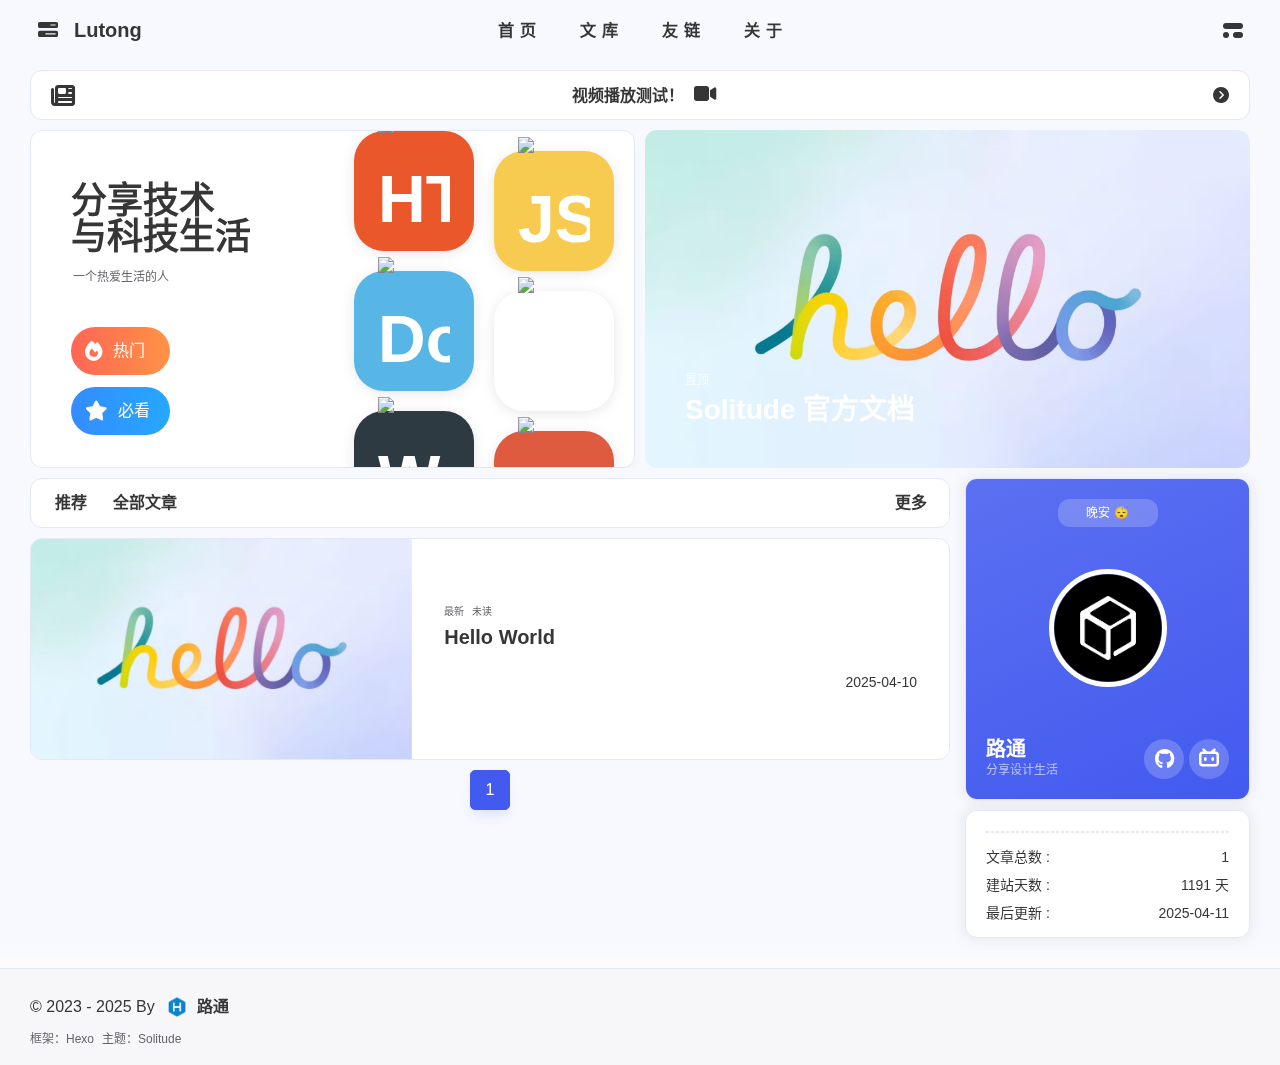
==== index.html @ c3dfb919 "Site updated: 2025-04-11 16:20:41" ====
<!DOCTYPE html><html lang="zh-CN" data-theme="light"><head><meta charset="utf-8"><meta http-equiv="X-UA-Compatible" content="IE=edge"><meta name="viewport" content="width=device-width, initial-scale=1"><title>路通 - 分享设计生活</title><noscript>开启JavaScript才能访问本站哦~</noscript><link rel="icon" href="/img/pwa/favicon.png"><!-- index.css--><link rel="stylesheet" href="/css/index.css?v=3.0.18"><!-- inject head--><link rel="canonical" href="http://example.com/index.html"><link rel="stylesheet" href="https://fastly.jsdelivr.net/npm/@fortawesome/fontawesome-free@6.7.2/css/all.min.css"><!-- aplayer--><link rel="stylesheet" href="https://fastly.jsdelivr.net/npm/aplayer@1.10.1/dist/APlayer.min.css"><!-- swiper--><link rel="stylesheet" href="https://fastly.jsdelivr.net/npm/swiper@11.0.5/swiper-bundle.min.css"><!-- fancybox ui--><link rel="stylesheet" href="https://fastly.jsdelivr.net/npm/@fancyapps/ui@5.0.36/dist/fancybox/fancybox.min.css"><!-- katex--><!-- Open Graph--><meta name="description" content="小心翼翼的努力并拥有着。"><!-- pwa--><meta name="apple-mobile-web-app-capable" content="路通"><meta name="theme-color" content="var(--efu-main)"><meta name="apple-mobile-web-app-status-bar-style" content="var(--efu-main)"><link rel="bookmark" href="/img/pwa/favicon.png"><link rel="apple-touch-icon" href="/img/pwa/favicon.png" sizes="180x180"><script>console.log(' %c Solitude %c ' + '3.0.18' + ' %c https://github.com/everfu/hexo-theme-solitude',
    'background:#35495e ; padding: 1px; border-radius: 3px 0 0 3px;  color: #fff',
    'background:#ff9a9a ; padding: 1px; border-radius: 0 3px 3px 0;  color: #fff',
    'background:unset ; padding: 1px; border-radius: 0 3px 3px 0;  color: #fff')
</script><script>(()=>{
        const saveToLocal = {
            set: function setWithExpiry(key, value, ttl) {
                if (ttl === 0)
                    return
                const now = new Date()
                const expiryDay = ttl * 86400000
                const item = {
                    value: value,
                    expiry: now.getTime() + expiryDay
                }
                localStorage.setItem(key, JSON.stringify(item))
            },
            get: function getWithExpiry(key) {
                const itemStr = localStorage.getItem(key)

                if (!itemStr) {
                    return undefined
                }
                const item = JSON.parse(itemStr)
                const now = new Date()

                if (now.getTime() > item.expiry) {
                    localStorage.removeItem(key)
                    return undefined
                }
                return item.value
            }
        };
        window.utils = {
            saveToLocal: saveToLocal,
            getCSS: (url, id = false) => new Promise((resolve, reject) => {
              const link = document.createElement('link')
              link.rel = 'stylesheet'
              link.href = url
              if (id) link.id = id
              link.onerror = reject
              link.onload = link.onreadystatechange = function() {
                const loadState = this.readyState
                if (loadState && loadState !== 'loaded' && loadState !== 'complete') return
                link.onload = link.onreadystatechange = null
                resolve()
              }
              document.head.appendChild(link)
            }),
            getScript: (url, attr = {}) => new Promise((resolve, reject) => {
              const script = document.createElement('script')
              script.src = url
              script.async = true
              script.onerror = reject
              script.onload = script.onreadystatechange = function() {
                const loadState = this.readyState
                if (loadState && loadState !== 'loaded' && loadState !== 'complete') return
                script.onload = script.onreadystatechange = null
                resolve()
              }

              Object.keys(attr).forEach(key => {
                script.setAttribute(key, attr[key])
              })

              document.head.appendChild(script)
            }),
            addGlobalFn: (key, fn, name = false, parent = window) => {
                const globalFn = parent.globalFn || {}
                const keyObj = globalFn[key] || {}

                if (name && keyObj[name]) return

                name = name || Object.keys(keyObj).length
                keyObj[name] = fn
                globalFn[key] = keyObj
                parent.globalFn = globalFn
            },
            addEventListenerPjax: (ele, event, fn, option = false) => {
              ele.addEventListener(event, fn, option)
              utils.addGlobalFn('pjax', () => {
                  ele.removeEventListener(event, fn, option)
              })
          },
        }
    })()</script><!-- theme--><script>initTheme = () => {
    let isDarkMode = window.matchMedia('(prefers-color-scheme: dark)').matches
    const cachedMode = utils.saveToLocal.get('theme');
    if (cachedMode === undefined) {
        const nowMode =
            isDarkMode ? 'dark' : 'light'
        document.documentElement.setAttribute('data-theme', nowMode);
    } else {
        document.documentElement.setAttribute('data-theme', cachedMode);
    }
    typeof rm === 'object' && rm.mode(cachedMode === 'dark' && isDarkMode)
}
initTheme()</script><!-- global head--><script>const GLOBAL_CONFIG = {
    root: '/',
    algolia: undefined,
    localsearch: undefined,
    runtime: '2023-04-20 00:00:00',
    lazyload: {
        enable: false,
        error: '/img/error_load.avif'
    },
    copyright: false,
    highlight: {"limit":200,"expand":true,"copy":true,"syntax":"highlight.js"},
    randomlink: false,
    lang: {"theme":{"dark":"已切换至深色模式","light":"已切换至浅色模式"},"copy":{"success":"复制成功","error":"复制失败"},"backtop":"返回顶部","time":{"day":"天前","hour":"小时前","just":"刚刚","min":"分钟前","month":"个月前"},"day":" 天","f12":"开发者模式已打开，请遵循GPL协议。","totalk":"无需删除空行，直接输入评论即可"},
    aside: {
        state: {
            morning: "✨ 早上好，新的一天开始了",
            noon: "🍲 午餐时间",
            afternoon: "🌞 下午好",
            night: "早点休息",
            goodnight: "晚安 😴",
        },
        witty_words: ["你可以的","你一定可以的","祝你好运，陌生人"],
        witty_comment: {
            prefix: '好久不见，',
            back: '欢迎再次回来，',
        },
    },
    covercolor: {
        enable: true
    },
    comment: false,
    lightbox: 'fancybox',
    right_menu: false,
    translate: {"translateDelay":0,"defaultEncoding":2},
    lure: false,
    expire: false,
};</script><!-- page-config head--><script id="config-diff">var PAGE_CONFIG = {
    is_post: false,
    is_page: false,
    is_home: true,
    page: 'solitude',
    toc: false,
    comment: false,
    ai_text: false,
    color: false,
}</script><meta name="generator" content="Hexo 7.3.0"></head><body id="body" data-type="solitude"><!-- universe--><!-- background img--><!-- loading--><!-- console--><div id="console"><div class="close-btn" onclick="sco.hideConsole()"><i class="solitude fas fa-xmark"></i></div><div class="console-card-group"><div class="console-card-group-right"><div class="console-card tags" onclick="sco.hideConsole()"><div class="card-content"><div class="author-content-item-tips">标签</div><div class="author-content-item-title">寻找感兴趣的领域</div></div><div class="card-tag-cloud"></div></div><div class="console-card history" onclick="sco.hideConsole()"><ul class="card-archive-list"><li class="item"><a href="/archives/2025/04/"><span class="date">2025/04</span><div class="count-group"><span class="count">1</span><span class="unit">篇</span></div></a></li><li class="item"><a href="/archives/"><span class="date">全部文章</span><div class="count-group"><span class="count">1</span><span class="unit">篇</span></div></a></li></ul></div></div></div><div class="button-group"><div class="console-btn-item"><span class="darkmode_switchbutton" onclick="sco.switchDarkMode()" title="昼夜切换"><i class="solitude fas fa-circle-half-stroke"></i></span></div><div class="console-btn-item" id="consoleHideAside"><span class="asideSwitch" onclick="sco.switchHideAside()" title="边栏显示控制"><i class="solitude fas fa-arrows-left-right-to-line"></i></span></div><div class="console-btn-item" id="consoleMusic" onclick="sco.musicToggle()"><span class="music-switch" title="音乐开关"><i class="solitude fas fa-compact-disc"></i></span></div></div><div class="console-mask" onclick="sco.hideConsole()"></div></div><!-- sidebar--><div id="sidebar" style="zoom: 1;"><div id="menu-mask" style="display: none;"></div><div id="sidebar-menus"><div class="site-data"><div class="data-item is-center"><div class="data-item-link"><a href="/archives/"><div class="headline">文章</div><div class="length-num">1</div></a></div></div><div class="data-item is-center"><div class="data-item-link"><a href="/categories/"><div class="headline">分类</div><div class="length-num">0</div></a></div></div><div class="data-item is-center"><div class="data-item-link"><a href="/tags/"><div class="headline">标签</div><div class="length-num">0</div></a></div></div></div><span class="sidebar-menu-item-title">功能</span><div class="sidebar-menu-item"><span class="darkmode_switchbutton menu-child" onclick="sco.switchDarkMode()"><i class="solitude fas fa-circle-half-stroke"></i><span>显示模式</span></span></div><div class="back-menu-list-groups"><div class="back-menu-list-group"><div class="back-menu-list-title">项目</div><div class="back-menu-list"><a class="back-menu-item" target="_blank" rel="noopener" href="https://github.com/everfu/hexo-theme-solitude" title="Solitude"><img class="nolazyload back-menu-item-icon" src="/img/pwa/favicon.ico" alt="Solitude"><span class="back-menu-item-text">Solitude</span></a></div></div></div><div class="menus_items"><div class="menus_item"><a class="site-page" href="/"><span>首页</span></a></div><div class="menus_item"><a class="site-page" href="javascript:void(0);"><span>文库</span></a><ul class="menus_item_child"><li><a class="site-page child" href="/archives/"><i class="solitude  fas fa-folder-closed"></i><span>全部文章</span></a></li><li><a class="site-page child" href="/categories/"><i class="solitude  fas fa-clone"></i><span>全部分类</span></a></li><li><a class="site-page child" href="/tags/"><i class="solitude  fas fa-tags"></i><span>全部标签</span></a></li></ul></div><div class="menus_item"><a class="site-page" href="javascript:void(0);"><span>友链</span></a><ul class="menus_item_child"><li><a class="site-page child" href="/moments/"><i class="solitude  fas fa-wifi"></i><span>朋友圈</span></a></li><li><a class="site-page child" href="/links/"><i class="solitude  fas fa-user-group"></i><span>友情链接</span></a></li><li><a class="site-page child" href="javascript:travelling()"><i class="solitude  fas fa-gift"></i><span>宝藏博主</span></a></li></ul></div><div class="menus_item"><a class="site-page" href="javascript:void(0);"><span>关于</span></a><ul class="menus_item_child"><li><a class="site-page child" href="/equipment/"><i class="solitude  fas fa-laptop"></i><span>我的装备</span></a></li><li><a class="site-page child" href="/tlink/"><i class="solitude  fas fa-toolbox"></i><span>在线工具</span></a></li><li><a class="site-page child" href="/music/"><i class="solitude  fas fa-music"></i><span>音乐馆</span></a></li><li><a class="site-page child" href="/about/"><i class="solitude  fas fa-user"></i><span>关于我</span></a></li><li><a class="site-page child" href="/works/"><i class="solitude  fas fa-images"></i><span>作品集</span></a></li><li><a class="site-page child" href="/likes/"><i class="solitude  fas fa-film"></i><span>追剧</span></a></li></ul></div></div><span class="sidebar-menu-item-title">标签</span><div class="card-tags"><div class="card-tag-cloud"></div></div></div></div><!-- keyboard--><!-- righhtside--><div class="page" id="body-wrap"><header class="not-top-img" id="page-header"><nav class="show" id="nav"><div id="nav-group"><div id="blog_name"><div class="back-home-button" tabindex="-1"><i class="back-home-button-icon solitude fas fa-bars-progress"></i><div class="back-menu-list-groups"><div class="back-menu-list-group"><div class="back-menu-list-title">项目</div><div class="back-menu-list"><a class="back-menu-item" target="_blank" rel="noopener" href="https://github.com/everfu/hexo-theme-solitude" title="Solitude"><img class="nolazyload back-menu-item-icon" src="/img/pwa/favicon.ico" alt="Solitude"><span class="back-menu-item-text">Solitude</span></a></div></div></div></div><a id="site-name" href="/" title="返回博客主页"><span class="title">Lutong</span><i class="solitude fas fa-home"></i></a></div><div id="page-name-mask"><div id="page-name"><a id="page-name-text" onclick="sco.toTop()">路通</a></div></div><div id="menus"><div class="menus_items"><div class="menus_item"><a class="site-page" href="/"><span>首页</span></a></div><div class="menus_item"><a class="site-page" href="javascript:void(0);"><span>文库</span></a><ul class="menus_item_child"><li><a class="site-page child" href="/archives/"><i class="solitude  fas fa-folder-closed"></i><span>全部文章</span></a></li><li><a class="site-page child" href="/categories/"><i class="solitude  fas fa-clone"></i><span>全部分类</span></a></li><li><a class="site-page child" href="/tags/"><i class="solitude  fas fa-tags"></i><span>全部标签</span></a></li></ul></div><div class="menus_item"><a class="site-page" href="javascript:void(0);"><span>友链</span></a><ul class="menus_item_child"><li><a class="site-page child" href="/moments/"><i class="solitude  fas fa-wifi"></i><span>朋友圈</span></a></li><li><a class="site-page child" href="/links/"><i class="solitude  fas fa-user-group"></i><span>友情链接</span></a></li><li><a class="site-page child" href="javascript:travelling()"><i class="solitude  fas fa-gift"></i><span>宝藏博主</span></a></li></ul></div><div class="menus_item"><a class="site-page" href="javascript:void(0);"><span>关于</span></a><ul class="menus_item_child"><li><a class="site-page child" href="/equipment/"><i class="solitude  fas fa-laptop"></i><span>我的装备</span></a></li><li><a class="site-page child" href="/tlink/"><i class="solitude  fas fa-toolbox"></i><span>在线工具</span></a></li><li><a class="site-page child" href="/music/"><i class="solitude  fas fa-music"></i><span>音乐馆</span></a></li><li><a class="site-page child" href="/about/"><i class="solitude  fas fa-user"></i><span>关于我</span></a></li><li><a class="site-page child" href="/works/"><i class="solitude  fas fa-images"></i><span>作品集</span></a></li><li><a class="site-page child" href="/likes/"><i class="solitude  fas fa-film"></i><span>追剧</span></a></li></ul></div></div></div><div id="nav-left"></div><div id="nav-right"><div class="nav-button" id="nav-console"><a class="console_switchbutton" onclick="sco.showConsole()" title="中控台" href="javascript:void(0);"><label><i class="left"></i><i class="center"></i><i class="right"></i></label></a></div><div class="nav-button" id="nav-totop" onclick="sco.toTop()"><a class="totopbtn"><i class="solitude fas fa-arrow-up"></i><span id="percent">0</span></a></div><div id="toggle-menu"><a class="site-page"><i class="solitude fas fa-bars"></i></a></div></div></div></nav></header><div id="home_top"><div class="bbTimeList container" id="bbTimeList"><i class="bber-logo solitude fas fa-newspaper" onclick="pjax.loadUrl('/essay/')"></i><div class="swiper-container swiper-no-swiping swiper-container-initialized swiper-container-vertical swiper-container-pointer-events" id="bbtalk" tabindex="-1" onclick="pjax.loadUrl('/essay/')"><div class="swiper-wrapper" id="bber-talk"><div class="li-style swiper-slide">视频播放测试！<i class="solitude fas fa-video"></i></div><div class="li-style swiper-slide">音乐播放测试！<i class="solitude fas fa-disc"></i></div><div class="li-style swiper-slide">主题交流群已建立！<i class="solitude fas fa-image"></i></div></div></div><i class="bber-gotobb solitude fas fa-circle-chevron-right" title="home.bbtime.text" onclick="pjax.loadUrl('/essay/')"></i></div><div class="recent-top-post-group" id="recent-top-post-group"><div class="recent-post-top" id="recent-post-top"><div id="bannerGroup"><div id="banners"><div class="banners-title"><div class="banners-title-big">分享技术<br >与科技生活</div><div class="banners-title-small">一个热爱生活的人</div></div><div class="banners-links"><a class="banners-link-btn" href="/tags/%E7%83%AD%E9%97%A8/" style="background-image:  linear-gradient(to right,#f65,#ffbf37) "><i class="solitude  fas fa-fire "></i><div class="banners-link-title">热门</div></a><a class="banners-link-btn" href="/tags/%E5%BF%85%E7%9C%8B/" style="background-image:  linear-gradient(to right,#358bff,#15c6ff) "><i class="solitude  fas fa-star "></i><div class="banners-link-title">必看</div></a></div><div class="tags-group-all"><div class="tags-group-wrapper"><div class="tags-group-icon-pair"><div class="tags-group-icon" style="background: #e9572b"><img class="nolazyload" src="https://i.postimg.cc/vBWVnY8q/html.png" title="HTML"></div><div class="tags-group-icon" style="background: #f7cb4f"><img class="nolazyload" src="https://i.postimg.cc/3N10Ltv2/js.png" title="JS"></div></div><div class="tags-group-icon-pair"><div class="tags-group-icon" style="background: #57b6e6"><img class="nolazyload" src="https://i.postimg.cc/8Pk6Fg24/docker.png" title="Docker"></div><div class="tags-group-icon" style="background: #ffffff"><img class="nolazyload" src="https://i.postimg.cc/hPC7T3gB/flutter.png" title="Flutter"></div></div><div class="tags-group-icon-pair"><div class="tags-group-icon" style="background: #2e3a41"><img class="nolazyload" src="https://i.postimg.cc/dVLZBmtT/webpack.png" title="WebPack"></div><div class="tags-group-icon" style="background: #df5b40"><img class="nolazyload" src="https://i.postimg.cc/nhgjwjCS/git.png" title="Git"></div></div><div class="tags-group-icon-pair"><div class="tags-group-icon" style="background: #e9572b"><img class="nolazyload" src="https://i.postimg.cc/vBWVnY8q/html.png" title="HTML"></div><div class="tags-group-icon" style="background: #f7cb4f"><img class="nolazyload" src="https://i.postimg.cc/3N10Ltv2/js.png" title="JS"></div></div><div class="tags-group-icon-pair"><div class="tags-group-icon" style="background: #57b6e6"><img class="nolazyload" src="https://i.postimg.cc/8Pk6Fg24/docker.png" title="Docker"></div><div class="tags-group-icon" style="background: #ffffff"><img class="nolazyload" src="https://i.postimg.cc/hPC7T3gB/flutter.png" title="Flutter"></div></div><div class="tags-group-icon-pair"><div class="tags-group-icon" style="background: #2e3a41"><img class="nolazyload" src="https://i.postimg.cc/dVLZBmtT/webpack.png" title="WebPack"></div><div class="tags-group-icon" style="background: #df5b40"><img class="nolazyload" src="https://i.postimg.cc/nhgjwjCS/git.png" title="Git"></div></div></div></div></div></div><div class="topGroup"><script>function GoTodayCard() {
    window.open("https://solitude.js.org/", "_blank");
}</script><div class="todayCard" id="todayCard" onclick="GoTodayCard()"><div class="todayCard-info"><div class="todayCard-tips">置顶</div><div class="todayCard-title">Solitude 官方文档</div></div><div class="todayCard-cover nolazyload" style="background: url('/img/default.avif') no-repeat center /cover"></div></div></div></div></div></div><main class="layout" id="content-inner"><div id="home"><div id="category-bar"><div class="category-bar-items home" id="category-bar-items"><div class="category-bar-item select" id="category-bar-home"><a href="/">推荐</a></div><div class="category-bar-item"><a href="/archives/">全部文章</a></div></div><div class="category-bar-right"><a class="category-bar-more" href="/categories/">更多</a></div></div><div class="recent-posts" id="recent-posts"><div class="recent-post-item" onclick="pjax.loadUrl('/2025/04/10/hello-world/')"><div class="post_cover"><a href="/2025/04/10/hello-world/" title="Hello World"><img class="post_bg" src="/img/default.avif" alt="Hello World"></a></div><div class="recent-post-info"><div class="recent-post-info-top"><div class="recent-post-info-top-tips"><span class="original">最新</span><a class="unvisited-post" href="/2025/04/10/hello-world/">未读</a></div><a class="article-title" href="/2025/04/10/hello-world/" title="Hello World">Hello World</a></div><div class="article-meta-wrap"><span class="article-meta tags"></span><span class="post-meta-date"><time datetime="2025-04-10T09:25:15.098Z"></time></span></div></div></div><!-- pagination--><nav id="pagination"><div class="pagination"><span class="page-number current">1</span><div class="toPageGroup"><input id="toPageText" oninput="value=value.replace(/[^0-9]/g,'')" maxlength="3" title="跳转到指定页面" onkeyup="if (this.value === '0') this.value = ''"><a id="toPageButton" onclick="sco.toPage()"><i class="solitude fas fa-angles-right"></i></a></div></div></nav></div></div><!-- aside--><div class="aside-content" id="aside-content"><div class="card-widget card-info"><div class="card-content"><div class="card-info-avatar is-center"><div class="top-group"><div class="sayhi" id="sayhi" onclick="sco.changeWittyWord()"></div></div></div><div class="avatar"><img alt="头像" src="/img/logo.png"></div><div class="description">这是我的博客</div><div class="bottom-group"><span class="left"><div class="name">路通</div><div class="desc">分享设计生活</div></span><div class="social-icons is-center"><a class="social-icon" target="_blank" rel="noopener" href="https://github.com/everfu" title="Github"><i class="solitude  fab fa-github"></i></a><a class="social-icon" target="_blank" rel="noopener" href="https://space.bilibili.com/1329819902" title="Bilibili"><i class="solitude  fab fa-bilibili"></i></a></div></div></div></div><div class="sticky_layout"><div class="card-widget card-tags card-archives card-webinfo card-allinfo"><div class="card-tag-cloud"></div><style>.card-tag-cloud::after {
    display: none !important;
}</style><hr><div class="webinfo"><div class="webinfo-item"><div class="item-name">文章总数 :</div><div class="item-count">1</div></div><div class="webinfo-item"><div class="item-name">建站天数 :</div><div class="item-count" id="runtimeshow"></div></div><div class="webinfo-item"><div class="item-name">最后更新 :</div><time class="item-count" datetime="2025-04-11T08:20:10.185Z"></time></div></div></div></div></div></main><footer id="footer"><div id="footer-bar"><div class="footer-bar-links"><div class="footer-bar-left"><div class="copyright">© 2023 - 2025 By&nbsp;<a class="footer-bar-link" href="/"><img class="author-avatar" src="/img/pwa/favicon.png">路通</a></div><div class="beian-group"><a class="footer-bar-link" target="_blank" rel="noopener" href="https://hexo.io/">框架：Hexo</a><a class="footer-bar-link" target="_blank" rel="noopener" href="https://github.com/everfu/hexo-theme-solitude">主题：Solitude</a></div></div></div></div></footer></div><!-- right_menu--><!-- inject body--><div><script src="/js/utils.js?v=3.0.18"></script><script src="/js/main.js?v=3.0.18"></script><script src="/js/third_party/waterfall.min.js?v=3.0.18"></script><script src="https://fastly.jsdelivr.net/npm/pjax@0.2.8/pjax.min.js"></script><script src="/js/tw_cn.js?v=3.0.18"></script><script src="https://fastly.jsdelivr.net/npm/node-snackbar@0.1.16/dist/snackbar.min.js"></script><script src="https://fastly.jsdelivr.net/npm/@fancyapps/ui@5.0.36/dist/fancybox/fancybox.umd.min.js"></script><script src="https://fastly.jsdelivr.net/npm/swiper@11.0.5/swiper-bundle.min.js"></script><script>var meting_api = 'https://meting.qjqq.cn/?server=:server&type=:type&id=:id&auth=:auth&r=:r';</script><script src="https://fastly.jsdelivr.net/npm/aplayer@1.10.1/dist/APlayer.min.js"></script><script src="https://fastly.jsdelivr.net/npm/meting@2.0.1/dist/Meting.min.js"></script><script src="https://fastly.jsdelivr.net/npm/colorthief@2.6.0/dist/color-thief.min.js"></script><script src="/js/covercolor/local.js?v=3.0.18"></script><script>window.paceOptions = {
  restartOnPushState: false
}

utils.addGlobalFn('pjaxSend', () => {
  Pace.restart()
}, 'pace_restart')
</script><script src="https://fastly.jsdelivr.net/npm/pace-js@1.2.4/pace.min.js"></script><div class="js-pjax"><script>sco.initbbtalk()</script></div></div><!-- pjax--><script>const pjax = new Pjax({
    elements: 'a:not([target="_blank"])',
    selectors: ["title","#body-wrap","#site-config","meta[name=\"description\"]",".js-pjax","meta[property^=\"og:\"]","#config-diff",".rs_show",".rs_hide"],
    cacheBust: false,
    analytics: false,
    scrollRestoration: false
})

document.querySelectorAll('script[data-pjax]').forEach(item => {
    const newScript = document.createElement('script')
    const content = item.text || item.textContent || item.innerHTML || ""
    Array.from(item.attributes).forEach(attr => newScript.setAttribute(attr.name, attr.value))
    newScript.appendChild(document.createTextNode(content))
    item.parentNode.replaceChild(newScript, item)
})

document.addEventListener('pjax:complete', () => {
    window.refreshFn()

    document.querySelectorAll('script[data-pjax]').forEach(item => {
        const newScript = document.createElement('script')
        const content = item.text || item.textContent || item.innerHTML || ""
        Array.from(item.attributes).forEach(attr => newScript.setAttribute(attr.name, attr.value))
        newScript.appendChild(document.createTextNode(content))
        item.parentNode.replaceChild(newScript, item)
    })

    GLOBAL_CONFIG.islazyload && window.lazyLoadInstance.update()

})

document.addEventListener('pjax:error', (e) => {
    if (e.request.status === 404) {
        pjax.loadUrl('/404.html')
    }
})</script><!-- google adsense--><!-- search--><!-- music--><div class="needEndHide" id="nav-music"><div id="nav-music-hoverTips" onclick="sco.musicToggle()">音乐已暂停</div><meting-js id="5144842535" server="netease" type="playlist" mutex="true" preload="none" theme="var(--efu-main)" data-lrctype="0" order="random" volume="0.8"></meting-js></div></body></html>
        <script>
            const posts = ["2025/04/10/hello-world/"];
            function toRandomPost() {
                const randomPost = posts[Math.floor(Math.random() * posts.length)];
                pjax.loadUrl(GLOBAL_CONFIG.root + randomPost);
            }
        </script>
---- css/index.css ----
@charset "UTF-8";
.card_box {
  display: flex;
  justify-content: space-between;
  flex-direction: column;
  background-position: center;
  background-size: cover;
  border-radius: 12px;
  position: relative;
  overflow: hidden;
  padding: 10px;
  color: #fff !important;
  margin: 10px 11.3px;
  float: left;
  width: 15% !important;
  height: 300px !important;
}
.card_box::after {
  content: '';
  position: absolute;
  height: 100%;
  width: 100%;
  left: 0;
  top: 0;
  background: rgba(0,0,0,0.1);
  transition: 0.5s;
  z-index: 0;
}
.card_box:hover .card_mask {
  opacity: 1;
  pointer-events: auto;
}
.card_box .card_top {
  display: flex;
  z-index: 1;
  align-items: center;
  justify-content: space-between;
}
.card_box .card_mask {
  position: absolute;
  pointer-events: none;
  z-index: 2;
  transition: 0.5s;
  opacity: 0;
  width: 100%;
  height: 100%;
  left: 0;
  top: 0;
  padding: 20px;
  background: #333;
}
.card_box .card_mask span {
  display: block;
  height: calc(100% - 40px);
  overflow: auto;
}
.card_box .card_mask a {
  text-align: center;
  background: #fff;
  color: #333 !important;
  border-radius: 5px;
  border-bottom: none !important;
  position: absolute;
  width: calc(100% - 40px);
  bottom: 20px;
  left: 20px;
}
.card_box .card_mask a:hover {
  text-decoration: none !important;
  color: #fff !important;
  background: #49b1f5;
}
.card_box .card_content {
  z-index: 1;
}
.card_box .card_content span {
  font-size: 18px;
  font-weight: bold;
}
@media screen and (max-width: 1200px) {
  .card_box {
    width: 31% !important;
    height: 420px !important;
  }
}
@media screen and (max-width: 768px) {
  .card_box {
    width: 43.3% !important;
    height: 220px !important;
  }
}
[data-theme='dark'] .card_box {
  color: #ddd !important;
}
[data-theme='dark'] .card_box::after {
  background: rgba(0,0,0,0.4);
}
.red {
  color: var(--efu-red);
}
.green {
  color: var(--efu-green);
}
.blue {
  color: var(--efu-blue);
}
.yellow {
  color: var(--efu-yellow);
}
.pink {
  color: var(--efu-pink);
}
.purple {
  color: var(--efu-purple);
}
.orange {
  color: var(--efu-orange);
}
.bg-red {
  background-color: var(--efu-red);
  color: var(--efu-white);
}
.bg-green {
  background-color: var(--efu-green);
  color: var(--efu-white);
}
.bg-blue {
  background-color: var(--efu-blue);
  color: var(--efu-white);
}
.bg-yellow {
  background-color: var(--efu-yellow);
}
.bg-pink {
  background-color: var(--efu-pink);
  color: var(--efu-white);
}
.bg-purple {
  background-color: var(--efu-purple);
  color: var(--efu-white);
}
.bg-orange {
  background-color: var(--efu-orange);
  color: var(--efu-white);
}
.block {
  display: block;
}
.center {
  margin: 0 auto;
}
.right {
  margin-left: auto;
}
.larger {
  font-size: 1.5rem;
  margin: 5px;
}
.larger i {
  transform: scale(1.5);
}
.video-container {
  display: flex;
  justify-content: center;
}
.video-container iframe {
  width: 80%;
  height: 400px;
}
@media screen and (max-width: 768px) {
  .video-container iframe {
    width: 100%;
    height: 200px;
  }
}

@keyframes snackbar-progress{0%{width:0}to{width:100%}}.snackbar-container{transition:.5s;font-size:14px;position:fixed;align-items:center;line-height:22px;padding:18px 24px;bottom:-100px;top:-100px;opacity:0;z-index:9999;background:var(--efu-lighttext)!important;color:var(--efu-card-bg);border-radius:0;display:flex;justify-content:center;max-width:none;min-width:100%;margin:0;left:0;height:60px;transform:none}.snackbar-container p{color:var(--efu-card-bg)!important;font-weight:700!important;text-align:center;font-size:.8rem!important;display:flex;justify-content:center}.snackbar-container .action{display:inline-block;font-size:inherit;margin:0 0 0 24px;min-width:min-content;cursor:pointer;color:var(--efu-card-bg)!important;background:var(--efu-lighttext)!important;padding:4px 6px;font-weight:700;border-radius:8px;transition:.3s;border:var(--style-border)}.snackbar-container .action:hover{background:var(--efu-card-bg)!important;color:var(--efu-lighttext)!important}.snackbar-container:after{position:absolute;width:0;height:100%;left:0;top:0;background:var(--efu-white);opacity:.1;content:"";animation:snackbar-progress var(--efu-snackbar-time) linear forwards;pointer-events:none}.snackbar-pos.top-center,.snackbar-pos.top-left{bottom:auto;top:0;left:0}.snackbar-pos.top-right{bottom:auto;top:0;right:0}
@media screen and (min-width: 768px) {
@-moz-keyframes showCover {
    from {
      opacity: 0;
      transform: rotate(10deg) translateY(-8%) scale(1.8);
    }
    to {
      opacity: 0.5;
      transform: rotate(10deg) translateY(-10%) scale(2);
    }
}
@-webkit-keyframes showCover {
    from {
      opacity: 0;
      transform: rotate(10deg) translateY(-8%) scale(1.8);
    }
    to {
      opacity: 0.5;
      transform: rotate(10deg) translateY(-10%) scale(2);
    }
}
@-o-keyframes showCover {
    from {
      opacity: 0;
      transform: rotate(10deg) translateY(-8%) scale(1.8);
    }
    to {
      opacity: 0.5;
      transform: rotate(10deg) translateY(-10%) scale(2);
    }
}
@keyframes showCover {
    from {
      opacity: 0;
      transform: rotate(10deg) translateY(-8%) scale(1.8);
    }
    to {
      opacity: 0.5;
      transform: rotate(10deg) translateY(-10%) scale(2);
    }
}
}
@-moz-keyframes barrageIn {
  0% {
    transform: translateY(20px);
    opacity: 0;
  }
  100% {
    transform: translateY(0);
    opacity: 1;
  }
}
@-webkit-keyframes barrageIn {
  0% {
    transform: translateY(20px);
    opacity: 0;
  }
  100% {
    transform: translateY(0);
    opacity: 1;
  }
}
@-o-keyframes barrageIn {
  0% {
    transform: translateY(20px);
    opacity: 0;
  }
  100% {
    transform: translateY(0);
    opacity: 1;
  }
}
@keyframes barrageIn {
  0% {
    transform: translateY(20px);
    opacity: 0;
  }
  100% {
    transform: translateY(0);
    opacity: 1;
  }
}
@-moz-keyframes barrageOut {
  0% {
    transform: translateY(0);
    opacity: 1;
  }
  100% {
    transform: translateY(20px);
    opacity: 0;
  }
}
@-webkit-keyframes barrageOut {
  0% {
    transform: translateY(0);
    opacity: 1;
  }
  100% {
    transform: translateY(20px);
    opacity: 0;
  }
}
@-o-keyframes barrageOut {
  0% {
    transform: translateY(0);
    opacity: 1;
  }
  100% {
    transform: translateY(20px);
    opacity: 0;
  }
}
@keyframes barrageOut {
  0% {
    transform: translateY(0);
    opacity: 1;
  }
  100% {
    transform: translateY(20px);
    opacity: 0;
  }
}
@-moz-keyframes scroll-down-effect {
  0% {
    top: 0;
    opacity: 0.4;
  }
  50% {
    top: -16px;
    opacity: 1;
  }
  100% {
    top: 0;
    opacity: 0.4;
  }
}
@-webkit-keyframes scroll-down-effect {
  0% {
    top: 0;
    opacity: 0.4;
  }
  50% {
    top: -16px;
    opacity: 1;
  }
  100% {
    top: 0;
    opacity: 0.4;
  }
}
@-o-keyframes scroll-down-effect {
  0% {
    top: 0;
    opacity: 0.4;
  }
  50% {
    top: -16px;
    opacity: 1;
  }
  100% {
    top: 0;
    opacity: 0.4;
  }
}
@keyframes scroll-down-effect {
  0% {
    top: 0;
    opacity: 0.4;
  }
  50% {
    top: -16px;
    opacity: 1;
  }
  100% {
    top: 0;
    opacity: 0.4;
  }
}
@-moz-keyframes header-effect {
  0% {
    opacity: 0;
    transform: translateY(-50px);
  }
  100% {
    opacity: 1;
    transform: translateY(0);
  }
}
@-webkit-keyframes header-effect {
  0% {
    opacity: 0;
    transform: translateY(-50px);
  }
  100% {
    opacity: 1;
    transform: translateY(0);
  }
}
@-o-keyframes header-effect {
  0% {
    opacity: 0;
    transform: translateY(-50px);
  }
  100% {
    opacity: 1;
    transform: translateY(0);
  }
}
@keyframes header-effect {
  0% {
    opacity: 0;
    transform: translateY(-50px);
  }
  100% {
    opacity: 1;
    transform: translateY(0);
  }
}
@-moz-keyframes headerNoOpacity {
  0% {
    transform: translateY(-50px);
  }
  100% {
    transform: translateY(0);
  }
}
@-webkit-keyframes headerNoOpacity {
  0% {
    transform: translateY(-50px);
  }
  100% {
    transform: translateY(0);
  }
}
@-o-keyframes headerNoOpacity {
  0% {
    transform: translateY(-50px);
  }
  100% {
    transform: translateY(0);
  }
}
@keyframes headerNoOpacity {
  0% {
    transform: translateY(-50px);
  }
  100% {
    transform: translateY(0);
  }
}
@-moz-keyframes bottom-top {
  0% {
    opacity: 0;
    margin-top: 50px;
  }
  100% {
    opacity: 1;
    margin-top: 0;
  }
}
@-webkit-keyframes bottom-top {
  0% {
    opacity: 0;
    margin-top: 50px;
  }
  100% {
    opacity: 1;
    margin-top: 0;
  }
}
@-o-keyframes bottom-top {
  0% {
    opacity: 0;
    margin-top: 50px;
  }
  100% {
    opacity: 1;
    margin-top: 0;
  }
}
@keyframes bottom-top {
  0% {
    opacity: 0;
    margin-top: 50px;
  }
  100% {
    opacity: 1;
    margin-top: 0;
  }
}
@-moz-keyframes titlescale {
  0% {
    opacity: 0;
    transform: scale(0.7);
  }
  100% {
    opacity: 1;
    transform: scale(1);
  }
}
@-webkit-keyframes titlescale {
  0% {
    opacity: 0;
    transform: scale(0.7);
  }
  100% {
    opacity: 1;
    transform: scale(1);
  }
}
@-o-keyframes titlescale {
  0% {
    opacity: 0;
    transform: scale(0.7);
  }
  100% {
    opacity: 1;
    transform: scale(1);
  }
}
@keyframes titlescale {
  0% {
    opacity: 0;
    transform: scale(0.7);
  }
  100% {
    opacity: 1;
    transform: scale(1);
  }
}
@-moz-keyframes search_close {
  0% {
    transform: translateY(0);
    opacity: 1;
  }
  100% {
    transform: translateY(20px);
    opacity: 0;
  }
}
@-webkit-keyframes search_close {
  0% {
    transform: translateY(0);
    opacity: 1;
  }
  100% {
    transform: translateY(20px);
    opacity: 0;
  }
}
@-o-keyframes search_close {
  0% {
    transform: translateY(0);
    opacity: 1;
  }
  100% {
    transform: translateY(20px);
    opacity: 0;
  }
}
@keyframes search_close {
  0% {
    transform: translateY(0);
    opacity: 1;
  }
  100% {
    transform: translateY(20px);
    opacity: 0;
  }
}
@-moz-keyframes to_show {
  0% {
    opacity: 0;
  }
  100% {
    opacity: 1;
  }
}
@-webkit-keyframes to_show {
  0% {
    opacity: 0;
  }
  100% {
    opacity: 1;
  }
}
@-o-keyframes to_show {
  0% {
    opacity: 0;
  }
  100% {
    opacity: 1;
  }
}
@keyframes to_show {
  0% {
    opacity: 0;
  }
  100% {
    opacity: 1;
  }
}
@-moz-keyframes to_hide {
  0% {
    opacity: 1;
  }
  100% {
    opacity: 0;
  }
}
@-webkit-keyframes to_hide {
  0% {
    opacity: 1;
  }
  100% {
    opacity: 0;
  }
}
@-o-keyframes to_hide {
  0% {
    opacity: 1;
  }
  100% {
    opacity: 0;
  }
}
@keyframes to_hide {
  0% {
    opacity: 1;
  }
  100% {
    opacity: 0;
  }
}
@-moz-keyframes ribbon_to_show {
  0% {
    opacity: 0;
  }
  100% {
    opacity: 0.6;
  }
}
@-webkit-keyframes ribbon_to_show {
  0% {
    opacity: 0;
  }
  100% {
    opacity: 0.6;
  }
}
@-o-keyframes ribbon_to_show {
  0% {
    opacity: 0;
  }
  100% {
    opacity: 0.6;
  }
}
@keyframes ribbon_to_show {
  0% {
    opacity: 0;
  }
  100% {
    opacity: 0.6;
  }
}
@-moz-keyframes avatar_turn_around {
  0% {
    transform: rotate(0);
  }
  100% {
    transform: rotate(360deg);
  }
}
@-webkit-keyframes avatar_turn_around {
  0% {
    transform: rotate(0);
  }
  100% {
    transform: rotate(360deg);
  }
}
@-o-keyframes avatar_turn_around {
  0% {
    transform: rotate(0);
  }
  100% {
    transform: rotate(360deg);
  }
}
@keyframes avatar_turn_around {
  0% {
    transform: rotate(0);
  }
  100% {
    transform: rotate(360deg);
  }
}
@-moz-keyframes sub_menus {
  0% {
    opacity: 0;
    transform: translateY(10px);
  }
  100% {
    opacity: 1;
    transform: translateY(0);
  }
}
@-webkit-keyframes sub_menus {
  0% {
    opacity: 0;
    transform: translateY(10px);
  }
  100% {
    opacity: 1;
    transform: translateY(0);
  }
}
@-o-keyframes sub_menus {
  0% {
    opacity: 0;
    transform: translateY(10px);
  }
  100% {
    opacity: 1;
    transform: translateY(0);
  }
}
@keyframes sub_menus {
  0% {
    opacity: 0;
    transform: translateY(10px);
  }
  100% {
    opacity: 1;
    transform: translateY(0);
  }
}
@-moz-keyframes donate_effcet {
  0% {
    opacity: 0;
    transform: translateY(-20px);
  }
  100% {
    opacity: 1;
    transform: translateY(0);
  }
}
@-webkit-keyframes donate_effcet {
  0% {
    opacity: 0;
    transform: translateY(-20px);
  }
  100% {
    opacity: 1;
    transform: translateY(0);
  }
}
@-o-keyframes donate_effcet {
  0% {
    opacity: 0;
    transform: translateY(-20px);
  }
  100% {
    opacity: 1;
    transform: translateY(0);
  }
}
@keyframes donate_effcet {
  0% {
    opacity: 0;
    transform: translateY(-20px);
  }
  100% {
    opacity: 1;
    transform: translateY(0);
  }
}
@-moz-keyframes announ_animation {
  0%, 100% {
    transform: scale(1);
  }
  50% {
    transform: scale(1.2);
    filter: blur(20px);
  }
}
@-webkit-keyframes announ_animation {
  0%, 100% {
    transform: scale(1);
  }
  50% {
    transform: scale(1.2);
    filter: blur(20px);
  }
}
@-o-keyframes announ_animation {
  0%, 100% {
    transform: scale(1);
  }
  50% {
    transform: scale(1.2);
    filter: blur(20px);
  }
}
@keyframes announ_animation {
  0%, 100% {
    transform: scale(1);
  }
  50% {
    transform: scale(1.2);
    filter: blur(20px);
  }
}
@-moz-keyframes sidebarItem {
  0% {
    transform: translateX(200px);
  }
  100% {
    transform: translateX(0);
  }
}
@-webkit-keyframes sidebarItem {
  0% {
    transform: translateX(200px);
  }
  100% {
    transform: translateX(0);
  }
}
@-o-keyframes sidebarItem {
  0% {
    transform: translateX(200px);
  }
  100% {
    transform: translateX(0);
  }
}
@keyframes sidebarItem {
  0% {
    transform: translateX(200px);
  }
  100% {
    transform: translateX(0);
  }
}
@-moz-keyframes st-spin {
  0% {
    transform: rotate(0);
  }
  100% {
    transform: rotate(360deg);
  }
}
@-webkit-keyframes st-spin {
  0% {
    transform: rotate(0);
  }
  100% {
    transform: rotate(360deg);
  }
}
@-o-keyframes st-spin {
  0% {
    transform: rotate(0);
  }
  100% {
    transform: rotate(360deg);
  }
}
@keyframes st-spin {
  0% {
    transform: rotate(0);
  }
  100% {
    transform: rotate(360deg);
  }
}
@-moz-keyframes code-expand-key {
  0% {
    opacity: 0.6;
  }
  50% {
    opacity: 0.1;
  }
  100% {
    opacity: 0.6;
  }
}
@-webkit-keyframes code-expand-key {
  0% {
    opacity: 0.6;
  }
  50% {
    opacity: 0.1;
  }
  100% {
    opacity: 0.6;
  }
}
@-o-keyframes code-expand-key {
  0% {
    opacity: 0.6;
  }
  50% {
    opacity: 0.1;
  }
  100% {
    opacity: 0.6;
  }
}
@keyframes code-expand-key {
  0% {
    opacity: 0.6;
  }
  50% {
    opacity: 0.1;
  }
  100% {
    opacity: 0.6;
  }
}
@-moz-keyframes slide-in {
  from {
    transform: translateY(20px);
    opacity: 0;
  }
  to {
    transform: translateY(0);
    opacity: 1;
  }
}
@-webkit-keyframes slide-in {
  from {
    transform: translateY(20px);
    opacity: 0;
  }
  to {
    transform: translateY(0);
    opacity: 1;
  }
}
@-o-keyframes slide-in {
  from {
    transform: translateY(20px);
    opacity: 0;
  }
  to {
    transform: translateY(0);
    opacity: 1;
  }
}
@keyframes slide-in {
  from {
    transform: translateY(20px);
    opacity: 0;
  }
  to {
    transform: translateY(0);
    opacity: 1;
  }
}
@-moz-keyframes slide-in-op {
  from {
    opacity: 0;
  }
  to {
    opacity: 1;
  }
}
@-webkit-keyframes slide-in-op {
  from {
    opacity: 0;
  }
  to {
    opacity: 1;
  }
}
@-o-keyframes slide-in-op {
  from {
    opacity: 0;
  }
  to {
    opacity: 1;
  }
}
@keyframes slide-in-op {
  from {
    opacity: 0;
  }
  to {
    opacity: 1;
  }
}
@-moz-keyframes more-btn-move {
  0%, 100% {
    transform: translateX(0);
  }
  50% {
    transform: translateX(3px);
  }
}
@-webkit-keyframes more-btn-move {
  0%, 100% {
    transform: translateX(0);
  }
  50% {
    transform: translateX(3px);
  }
}
@-o-keyframes more-btn-move {
  0%, 100% {
    transform: translateX(0);
  }
  50% {
    transform: translateX(3px);
  }
}
@keyframes more-btn-move {
  0%, 100% {
    transform: translateX(0);
  }
  50% {
    transform: translateX(3px);
  }
}
@-moz-keyframes toc-open {
  0% {
    transform: scale(0.7);
  }
  100% {
    transform: scale(1);
  }
}
@-webkit-keyframes toc-open {
  0% {
    transform: scale(0.7);
  }
  100% {
    transform: scale(1);
  }
}
@-o-keyframes toc-open {
  0% {
    transform: scale(0.7);
  }
  100% {
    transform: scale(1);
  }
}
@keyframes toc-open {
  0% {
    transform: scale(0.7);
  }
  100% {
    transform: scale(1);
  }
}
@-moz-keyframes toc-close {
  0% {
    transform: scale(1);
  }
  100% {
    transform: scale(0.7);
  }
}
@-webkit-keyframes toc-close {
  0% {
    transform: scale(1);
  }
  100% {
    transform: scale(0.7);
  }
}
@-o-keyframes toc-close {
  0% {
    transform: scale(1);
  }
  100% {
    transform: scale(0.7);
  }
}
@keyframes toc-close {
  0% {
    transform: scale(1);
  }
  100% {
    transform: scale(0.7);
  }
}
@-moz-keyframes configure-clockwise {
  0% {
    transform: rotate(0);
  }
  25% {
    transform: rotate(90deg);
  }
  50% {
    transform: rotate(180deg);
  }
  75% {
    transform: rotate(270deg);
  }
  100% {
    transform: rotate(360deg);
  }
}
@-webkit-keyframes configure-clockwise {
  0% {
    transform: rotate(0);
  }
  25% {
    transform: rotate(90deg);
  }
  50% {
    transform: rotate(180deg);
  }
  75% {
    transform: rotate(270deg);
  }
  100% {
    transform: rotate(360deg);
  }
}
@-o-keyframes configure-clockwise {
  0% {
    transform: rotate(0);
  }
  25% {
    transform: rotate(90deg);
  }
  50% {
    transform: rotate(180deg);
  }
  75% {
    transform: rotate(270deg);
  }
  100% {
    transform: rotate(360deg);
  }
}
@keyframes configure-clockwise {
  0% {
    transform: rotate(0);
  }
  25% {
    transform: rotate(90deg);
  }
  50% {
    transform: rotate(180deg);
  }
  75% {
    transform: rotate(270deg);
  }
  100% {
    transform: rotate(360deg);
  }
}
@-moz-keyframes configure-xclockwise {
  0% {
    transform: rotate(45deg);
  }
  25% {
    transform: rotate(-45deg);
  }
  50% {
    transform: rotate(-135deg);
  }
  75% {
    transform: rotate(-225deg);
  }
  100% {
    transform: rotate(-315deg);
  }
}
@-webkit-keyframes configure-xclockwise {
  0% {
    transform: rotate(45deg);
  }
  25% {
    transform: rotate(-45deg);
  }
  50% {
    transform: rotate(-135deg);
  }
  75% {
    transform: rotate(-225deg);
  }
  100% {
    transform: rotate(-315deg);
  }
}
@-o-keyframes configure-xclockwise {
  0% {
    transform: rotate(45deg);
  }
  25% {
    transform: rotate(-45deg);
  }
  50% {
    transform: rotate(-135deg);
  }
  75% {
    transform: rotate(-225deg);
  }
  100% {
    transform: rotate(-315deg);
  }
}
@keyframes configure-xclockwise {
  0% {
    transform: rotate(45deg);
  }
  25% {
    transform: rotate(-45deg);
  }
  50% {
    transform: rotate(-135deg);
  }
  75% {
    transform: rotate(-225deg);
  }
  100% {
    transform: rotate(-315deg);
  }
}
@-moz-keyframes tabshow {
  0% {
    transform: translateY(15px);
  }
  100% {
    transform: translateY(0);
  }
}
@-webkit-keyframes tabshow {
  0% {
    transform: translateY(15px);
  }
  100% {
    transform: translateY(0);
  }
}
@-o-keyframes tabshow {
  0% {
    transform: translateY(15px);
  }
  100% {
    transform: translateY(0);
  }
}
@keyframes tabshow {
  0% {
    transform: translateY(15px);
  }
  100% {
    transform: translateY(0);
  }
}
@-moz-keyframes snackbar-progress {
  from {
    width: 0;
  }
  to {
    width: 100%;
  }
}
@-webkit-keyframes snackbar-progress {
  from {
    width: 0;
  }
  to {
    width: 100%;
  }
}
@-o-keyframes snackbar-progress {
  from {
    width: 0;
  }
  to {
    width: 100%;
  }
}
@keyframes snackbar-progress {
  from {
    width: 0;
  }
  to {
    width: 100%;
  }
}
@-moz-keyframes move-forever {
  0% {
    transform: translate3d(-90px, 0, 0);
  }
  100% {
    transform: translate3d(85px, 0, 0);
  }
}
@-webkit-keyframes move-forever {
  0% {
    transform: translate3d(-90px, 0, 0);
  }
  100% {
    transform: translate3d(85px, 0, 0);
  }
}
@-o-keyframes move-forever {
  0% {
    transform: translate3d(-90px, 0, 0);
  }
  100% {
    transform: translate3d(85px, 0, 0);
  }
}
@keyframes move-forever {
  0% {
    transform: translate3d(-90px, 0, 0);
  }
  100% {
    transform: translate3d(85px, 0, 0);
  }
}
@-moz-keyframes rowup {
  from {
    transform: translateY(0);
  }
  to {
    transform: translateY(-50%);
  }
}
@-webkit-keyframes rowup {
  from {
    transform: translateY(0);
  }
  to {
    transform: translateY(-50%);
  }
}
@-o-keyframes rowup {
  from {
    transform: translateY(0);
  }
  to {
    transform: translateY(-50%);
  }
}
@keyframes rowup {
  from {
    transform: translateY(0);
  }
  to {
    transform: translateY(-50%);
  }
}
@-moz-keyframes rowleft {
  from {
    transform: translateX(0);
  }
  to {
    transform: translateX(-50%);
  }
}
@-webkit-keyframes rowleft {
  from {
    transform: translateX(0);
  }
  to {
    transform: translateX(-50%);
  }
}
@-o-keyframes rowleft {
  from {
    transform: translateX(0);
  }
  to {
    transform: translateX(-50%);
  }
}
@keyframes rowleft {
  from {
    transform: translateX(0);
  }
  to {
    transform: translateX(-50%);
  }
}
@-moz-keyframes rowleft-quarter {
  from {
    transform: translateX(-25%);
  }
  to {
    transform: translateX(-75%);
  }
}
@-webkit-keyframes rowleft-quarter {
  from {
    transform: translateX(-25%);
  }
  to {
    transform: translateX(-75%);
  }
}
@-o-keyframes rowleft-quarter {
  from {
    transform: translateX(-25%);
  }
  to {
    transform: translateX(-75%);
  }
}
@keyframes rowleft-quarter {
  from {
    transform: translateX(-25%);
  }
  to {
    transform: translateX(-75%);
  }
}
@-moz-keyframes gradient {
  0% {
    background-position: 0 50%;
  }
  50% {
    background-position: 100% 50%;
  }
  100% {
    background-position: 0 50%;
  }
}
@-webkit-keyframes gradient {
  0% {
    background-position: 0 50%;
  }
  50% {
    background-position: 100% 50%;
  }
  100% {
    background-position: 0 50%;
  }
}
@-o-keyframes gradient {
  0% {
    background-position: 0 50%;
  }
  50% {
    background-position: 100% 50%;
  }
  100% {
    background-position: 0 50%;
  }
}
@keyframes gradient {
  0% {
    background-position: 0 50%;
  }
  50% {
    background-position: 100% 50%;
  }
  100% {
    background-position: 0 50%;
  }
}
@-moz-keyframes commonTipsIn {
  0% {
    top: -50px;
    opacity: 0;
  }
  100% {
    top: -60px;
    opacity: 1;
  }
}
@-webkit-keyframes commonTipsIn {
  0% {
    top: -50px;
    opacity: 0;
  }
  100% {
    top: -60px;
    opacity: 1;
  }
}
@-o-keyframes commonTipsIn {
  0% {
    top: -50px;
    opacity: 0;
  }
  100% {
    top: -60px;
    opacity: 1;
  }
}
@keyframes commonTipsIn {
  0% {
    top: -50px;
    opacity: 0;
  }
  100% {
    top: -60px;
    opacity: 1;
  }
}
@-moz-keyframes commonTriangleIn {
  0% {
    transform: translate(-50%, -36px);
    opacity: 0;
  }
  100% {
    transform: translate(-50%, -46px);
    opacity: 1;
  }
}
@-webkit-keyframes commonTriangleIn {
  0% {
    transform: translate(-50%, -36px);
    opacity: 0;
  }
  100% {
    transform: translate(-50%, -46px);
    opacity: 1;
  }
}
@-o-keyframes commonTriangleIn {
  0% {
    transform: translate(-50%, -36px);
    opacity: 0;
  }
  100% {
    transform: translate(-50%, -46px);
    opacity: 1;
  }
}
@keyframes commonTriangleIn {
  0% {
    transform: translate(-50%, -36px);
    opacity: 0;
  }
  100% {
    transform: translate(-50%, -46px);
    opacity: 1;
  }
}
@-moz-keyframes owoIn {
  0% {
    transform: translate(0, -95%);
    opacity: 0;
  }
  100% {
    transform: translate(0, -105%);
    opacity: 1;
  }
}
@-webkit-keyframes owoIn {
  0% {
    transform: translate(0, -95%);
    opacity: 0;
  }
  100% {
    transform: translate(0, -105%);
    opacity: 1;
  }
}
@-o-keyframes owoIn {
  0% {
    transform: translate(0, -95%);
    opacity: 0;
  }
  100% {
    transform: translate(0, -105%);
    opacity: 1;
  }
}
@keyframes owoIn {
  0% {
    transform: translate(0, -95%);
    opacity: 0;
  }
  100% {
    transform: translate(0, -105%);
    opacity: 1;
  }
}
@-moz-keyframes light_tag {
  0% {
    transform: skewx(0);
    left: -150px;
  }
  99% {
    transform: skewx(-25deg);
    left: 50px;
  }
}
@-webkit-keyframes light_tag {
  0% {
    transform: skewx(0);
    left: -150px;
  }
  99% {
    transform: skewx(-25deg);
    left: 50px;
  }
}
@-o-keyframes light_tag {
  0% {
    transform: skewx(0);
    left: -150px;
  }
  99% {
    transform: skewx(-25deg);
    left: 50px;
  }
}
@keyframes light_tag {
  0% {
    transform: skewx(0);
    left: -150px;
  }
  99% {
    transform: skewx(-25deg);
    left: 50px;
  }
}
@-moz-keyframes floating {
  0% {
    transform: translate(0, -4px);
  }
  50% {
    transform: translate(0, 4px);
  }
  100% {
    transform: translate(0, -4px);
  }
}
@-webkit-keyframes floating {
  0% {
    transform: translate(0, -4px);
  }
  50% {
    transform: translate(0, 4px);
  }
  100% {
    transform: translate(0, -4px);
  }
}
@-o-keyframes floating {
  0% {
    transform: translate(0, -4px);
  }
  50% {
    transform: translate(0, 4px);
  }
  100% {
    transform: translate(0, -4px);
  }
}
@keyframes floating {
  0% {
    transform: translate(0, -4px);
  }
  50% {
    transform: translate(0, 4px);
  }
  100% {
    transform: translate(0, -4px);
  }
}
@-moz-keyframes blinking-cursor {
  0% {
    transform: scale(0.6);
  }
  25% {
    transform: scale(1);
  }
  50% {
    transform: scale(0.6);
  }
  75% {
    transform: scale(1);
  }
  100% {
    transform: scale(0.6);
  }
}
@-webkit-keyframes blinking-cursor {
  0% {
    transform: scale(0.6);
  }
  25% {
    transform: scale(1);
  }
  50% {
    transform: scale(0.6);
  }
  75% {
    transform: scale(1);
  }
  100% {
    transform: scale(0.6);
  }
}
@-o-keyframes blinking-cursor {
  0% {
    transform: scale(0.6);
  }
  25% {
    transform: scale(1);
  }
  50% {
    transform: scale(0.6);
  }
  75% {
    transform: scale(1);
  }
  100% {
    transform: scale(0.6);
  }
}
@keyframes blinking-cursor {
  0% {
    transform: scale(0.6);
  }
  25% {
    transform: scale(1);
  }
  50% {
    transform: scale(0.6);
  }
  75% {
    transform: scale(1);
  }
  100% {
    transform: scale(0.6);
  }
}
@-moz-keyframes AILoading {
  0% {
    opacity: 1;
  }
  25% {
    opacity: 0.3;
  }
  50% {
    opacity: 1;
  }
  75% {
    opacity: 0.3;
  }
  100% {
    opacity: 1;
  }
}
@-webkit-keyframes AILoading {
  0% {
    opacity: 1;
  }
  25% {
    opacity: 0.3;
  }
  50% {
    opacity: 1;
  }
  75% {
    opacity: 0.3;
  }
  100% {
    opacity: 1;
  }
}
@-o-keyframes AILoading {
  0% {
    opacity: 1;
  }
  25% {
    opacity: 0.3;
  }
  50% {
    opacity: 1;
  }
  75% {
    opacity: 0.3;
  }
  100% {
    opacity: 1;
  }
}
@keyframes AILoading {
  0% {
    opacity: 1;
  }
  25% {
    opacity: 0.3;
  }
  50% {
    opacity: 1;
  }
  75% {
    opacity: 0.3;
  }
  100% {
    opacity: 1;
  }
}
.limit-more-line,
.article-container figure.gallery-group p,
.article-container figure.gallery-group .gallery-group-name {
  display: -webkit-box;
  overflow: hidden;
  -webkit-box-orient: vertical;
}
:root {
  --efu-white: #fff;
  --efu-white-op: rgba(255,255,255,0.2);
  --efu-black: #000;
  --efu-black-op: rgba(0,0,0,0.2);
  --efu-none: rgba(0,0,0,0);
  --efu-gray: #999;
  --efu-gray-op: rgba(153,153,153,0.169);
  --efu-cyan: #00bcd4;
  --efu-cyan-op: rgba(0,188,212,0.169);
  --efu-vip: #e5a80d;
  --efu-speed: #57bd6a;
  --efu-main: var(--efu-theme);
  --efu-main-op: var(--efu-theme-op);
  --efu-main-op-deep: var(--efu-theme-op-deep);
  --efu-main-op-light: var(--efu-theme-op-light);
  --efu-main-none: var(--efu-theme-none);
  --efu-shadow-theme: 0 8px 12px -3px var(--efu-theme-op);
  --efu-shadow-blackdeep: 0 2px 16px -3px rgba(0,0,0,0.15);
  --efu-shadow-main: 0 8px 12px -3px var(--efu-main-op);
  --efu-shadow-blue: 0 8px 12px -3px rgba(40,109,234,0.2);
  --efu-shadow-white: 0 8px 12px -3px rgba(255,255,255,0.2);
  --efu-shadow-black: 0 0 12px 4px rgba(0,0,0,0.05);
  --efu-shadow-yellow: 0px 38px 77px -26px rgba(255,201,62,0.12);
  --efu-shadow-red: 0 8px 12px -3px rgba(238,125,121,0.212);
  --efu-shadow-green: 0 8px 12px -3px rgba(135,238,121,0.212);
  --efu-logo-color: linear-gradient(215deg, #4584ff 0%, #cf0db9 100%);
  --efu-snackbar-time: 5s;
  --global-font-size: 14px;
  --global-bg: #fff;
  --hr-border: #97bcfb;
  --hr-before-color: #6ea2f9;
  --search-bg: #f6f8fa;
  --search-input-color: #4c4948;
  --search-result-title: #4c4948;
  --preloader-bg: #37474f;
  --preloader-color: #fff;
  --tab-border-color: #f0f0f0;
  --tab-botton-bg: #f0f0f0;
  --tab-botton-color: #1f2d3d;
  --tab-button-hover-bg: #dcdcdc;
  --tab-button-active-bg: #fff;
  --sidebar-bg: #f6f8fa;
  --btn-hover-color: #ff7242;
  --btn-color: #fff;
  --btn-bg: var(--efu-main);
  --text-bg-hover: #f6f8fa;
  --light-grey: #eee;
  --text-highlight-color: #1f2d3d;
  --blockquote-color: #6a737d;
  --blockquote-bg: rgba(73,177,245,0.1);
  --reward-pop: #f5f5f5;
  --toc-link-color: #666261;
  --card-box-shadow: 0 3px 8px 6px rgba(7,17,27,0.06);
  --card-hover-box-shadow: 0 3px 8px 6px rgba(7,17,27,0.15);
  --offset: 0px;
  --hlscrollbar-bg: #121212;
  --gap: 0.5rem;
  --radius: 12px;
}
body {
  position: relative;
  min-height: 100%;
  background: var(--efu-background);
  color: var(--efu-fontcolor);
  font-size: 16px;
  font-family: PingFang SC, Hiragino Sans GB, Microsoft YaHei, sans-serif;
  line-height: 2;
  -webkit-tap-highlight-color: transparent;
  margin: 0;
  user-select: none;
  -webkit-user-select: none;
}
* {
  box-sizing: border-box;
}
html {
  line-height: 1.15;
  -webkit-text-size-adjust: 100%;
  text-size-adjust: 100%;
  height: 100%;
  font-size: 20px;
  overflow-y: overlay;
}
main {
  display: block;
}
*::-webkit-scrollbar {
  width: 12px;
  height: 6px;
}
*::-webkit-scrollbar-thumb {
  background: var(--scrollbar-color);
  opacity: 0.5;
  border-radius: 8px;
  cursor: pointer;
  border: 2px solid var(--efu-background);
}
*::-webkit-scrollbar-thumb:hover {
  background: var(--efu-lighttext);
  display: block;
}
*::-webkit-scrollbar-track {
  background-color: transparent;
}
::-webkit-scrollbar-thumb {
  background: var(--efu-card-border);
  opacity: 0.5;
  border-radius: 8px;
  cursor: pointer;
  border: 2px solid var(--efu-background);
}
::-webkit-scrollbar-thumb:hover {
  background: var(--efu-main);
  opacity: 1;
  display: block !important;
}
::-webkit-scrollbar-track {
  background-color: var(--efu-none);
}
::selection {
  background: var(--efu-main);
  color: var(--efu-white);
}
h1 {
  font-size: 2em;
  margin: 0.67em 0;
}
h1,
h2,
h3,
h4,
h5,
h6 {
  padding-top: 0;
  padding-left: 0;
  font-weight: 700;
  position: relative;
  margin: 0.5rem 0;
  color: var(--efu-fontcolor);
}
hr {
  margin: 0.5rem 0;
  border: 1px dashed var(--efu-theme-op);
}
a {
  color: var(--efu-fontcolor);
  text-decoration: none;
  transition: all 0.3s ease 0s;
  overflow-wrap: break-word;
  -webkit-user-drag: none;
}
abbr[title] {
  border-bottom: none;
  text-decoration: underline dotted;
}
b,
strong {
  font-weight: bolder;
}
code,
kbd,
samp,
pre {
  font-family: "monospace", monospace;
  font-size: 16px;
}
small {
  font-size: 80%;
}
sub,
sup {
  font-size: 75%;
  line-height: 0;
  position: relative;
  vertical-align: baseline;
}
sub {
  bottom: -0.25em;
}
sup {
  top: -0.5em;
}
button,
input,
optgroup,
select,
textarea {
  font-family: inherit;
  font-size: 100%;
  line-height: 1.15;
  margin: 0;
}
button,
input {
  overflow: visible;
}
input::placeholder {
  color: var(--efu-gray);
}
button,
select {
  text-transform: none;
}
[type=button],
[type=reset],
[type=submit],
button {
  appearance: button;
}
fieldset {
  padding: 0.35em 0.75em 0.625em;
}
legend {
  box-sizing: border-box;
  color: inherit;
  display: table;
  max-width: 100%;
  padding: 0;
  white-space: normal;
}
progress {
  vertical-align: baseline;
}
textarea {
  overflow: auto;
}
[type=checkbox],
[type=radio] {
  box-sizing: border-box;
  padding: 0;
}
[type=number]::-webkit-inner-spin-button,
[type=number]::-webkit-outer-spin-button {
  height: auto;
}
[type=search] {
  appearance: textfield;
  outline-offset: -2px;
}
[type=search]::-webkit-search-decoration {
  appearance: none;
}
input[type=checkbox] + label::before,
input[type=radio] + label::before {
  content: '';
  display: inline-block;
  width: 16px;
  height: 16px;
  border: 1px solid #999;
  background-color: #fff;
  margin-right: 5px;
  vertical-align: middle;
}
::-webkit-file-upload-button {
  appearance: button;
  font: inherit;
}
summary {
  display: list-item;
}
template {
  display: none;
}
[hidden] {
  display: none;
}
input::placeholder {
  color: var(--efu-fontcolor);
}
.table-wrap {
  overflow-x: scroll;
  margin: 0 0 1rem;
}
table {
  width: 100%;
  border-spacing: 0;
  border-collapse: collapse;
  empty-cells: show;
}
@media screen and (max-width: 768px) {
  table {
    display: block;
    overflow-x: auto;
  }
  table::-webkit-scrollbar {
    display: none;
  }
}
table thead {
  background: var(--efu-secondbg);
}
table td,
table th {
  padding: 0.3rem 0.6rem;
  border: var(--style-border-always);
  vertical-align: middle;
  min-width: 100px;
}
button {
  padding: 0;
  outline: 0;
  border: none;
  color: var(--efu-fontcolor);
  background: 0 0;
  cursor: pointer;
}
img {
  border-style: none;
  max-width: 100%;
  transition: all 0.2s ease 0s;
  -webkit-user-drag: none;
}
img:not([src]),
img[src=""] {
  opacity: 0;
}
.img-alt {
  font-size: 12px;
  margin: 0;
  margin-top: 8px;
  color: var(--efu-secondtext);
}
.is-center {
  text-align: center;
  display: flex;
  flex-wrap: wrap;
  justify-content: center;
  flex-direction: row;
  align-items: center;
}
iframe {
  border-radius: 12px;
}
.copy-true {
  user-select: all;
}
.pull-left {
  float: left;
}
.pull-right {
  float: right;
}
blockquote {
  border: var(--style-border-always);
  background-color: var(--efu-secondbg);
  color: var(--efu-secondtext);
  border-radius: 8px;
  margin: 0.5rem 0;
  padding: 0.5rem 0.8rem;
}
li,
ul {
  list-style: none;
  display: block;
  margin: 0;
  padding: 0;
}
[data-theme=dark] img {
  filter: brightness(1);
}
a.extend .next {
  right: 0;
}
a.extend .prev {
  left: 0;
}
b,
strong {
  color: var(--efu-lighttext);
}
.button--animated {
  border-radius: 8px;
  transition: 0.3s;
  position: relative;
}
i.solitude {
  font-size: 20px;
  line-height: 1;
  font-synthesis: style;
}
#body-wrap {
  display: flex;
  flex-direction: column;
  min-height: 100vh;
  justify-content: space-between;
}
.layout {
  display: flex;
  margin: 0 auto;
  padding: 0 1.5rem;
  width: 100%;
  max-width: 1200px;
}
@media screen and (max-width: 768px) {
  .layout {
    padding: 0;
  }
}
.layout#content-inner {
  max-width: 1400px;
  flex-grow: 1;
}
.layout.hide-aside > div:first-child {
  width: 100%;
}
.layout > div:first-child {
  width: calc(100% - 300px);
}
.hide-aside .layout > div:first-child {
  width: 100%;
}
@media screen and (max-width: 1200px) {
  .layout > div:first-child {
    width: 100%;
  }
}
.layout > #post,
.layout #category,
.layout #tag,
.layout #archive {
  align-self: flex-start;
  animation: slide-in 0.6s 0.1s backwards;
  position: relative;
}
@media screen and (max-width: 768px) {
  .layout > #post,
  .layout #category,
  .layout #tag,
  .layout #archive {
    box-shadow: none;
    border: none;
    padding: 0 1rem;
  }
}
.layout > #post {
  padding: 0;
}
.show {
  opacity: 1 !important;
  pointer-events: all !important;
}
span.tags-punctuation i {
  font-weight: bold;
  font-size: 12px;
  transition: none;
  margin-right: 2px;
  opacity: 0.4;
}
#post-info span.tags-punctuation i {
  font-size: 14px;
  line-height: 32px;
}
.article-container {
  overflow-wrap: break-word;
}
@media screen and (max-width: 768px) {
  .article-container {
    overflow: hidden;
  }
}
.post .article-container {
  padding: 1rem 2rem;
}
@media screen and (max-width: 768px) {
  .post .article-container {
    padding: 0.5rem 0.5rem 1rem 0.5rem;
  }
}
.article-container iframe {
  border-radius: 12px;
  margin: 0 0 1rem;
}
.article-container a {
  color: var(--efu-fontcolor);
  border-radius: 4px 4px 0 0;
  border-bottom: 2px dotted var(--efu-lighttext);
  font-weight: 700;
}
.article-container a.fancybox {
  border-bottom: none;
}
.article-container .table-wrap {
  margin: 1rem 0;
  border-radius: 8px;
  overflow-x: scroll;
}
.article-container a.headerlink {
  opacity: 0.08;
  position: absolute;
  right: 0;
  padding: 0;
  border: none;
  border-radius: 8px;
  line-height: 1;
  font-size: 0.8rem;
}
#page .article-container a.headerlink {
  display: none;
}
.article-container a.headerlink::before {
  content: "\f0c1";
  font-family: 'FontAwesome';
  cursor: pointer;
}
.article-container a.headerlink:hover {
  border-bottom: none;
  box-shadow: none;
  background: var(--efu-none);
  color: var(--efu-lighttext);
  opacity: 1;
}
.article-container p {
  font-size: 0.9rem;
  line-height: 1.7;
  font-weight: 400;
  margin: 0.5rem 0;
  text-align: justify;
  letter-spacing: 0.6px;
}
.article-container p a:not(.fancybox) {
  text-decoration: none;
  border: none;
  color: var(--efu-theme);
  font-weight: 700;
  padding: 0 4px;
  background: linear-gradient(to top, var(--efu-theme-op), var(--efu-theme-op)) no-repeat bottom/100% 0.1em;
  transition: all 0.2s;
}
.article-container p a:not(.fancybox):hover {
  border-radius: 4px;
  background-size: 100% 100%;
}
.article-container blockquote p {
  padding: 0;
  margin: 0;
  font-size: 15px;
}
.article-container code:not([class*='language-']) {
  color: var(--efu-fontcolor);
  padding: 0.4em;
  border-radius: 4px;
  font-size: 12px;
  background: var(--efu-card-bg);
  line-height: 1.5;
  box-shadow: var(--efu-shadow-border);
  border: var(--style-border);
}
.article-container img:not(.post_bg) {
  border-radius: 12px;
  object-fit: cover;
  display: block;
  margin: 0.8rem auto;
  width: 100%;
  max-height: 420px;
}
.article-container ul,
.article-container ol {
  padding: 0;
  margin-top: 0.4rem;
  list-style: none;
  counter-reset: li 0;
}
.article-container ul li:before,
.article-container ol li:before {
  position: absolute;
  top: 0;
  left: 0;
  color: var(--efu-fontcolor);
  transition: all 0.3s ease-out 0s;
  background: var(--efu-lighttext);
}
.article-container ul li:not(.tab),
.article-container ol li:not(.tab) {
  position: relative;
  margin: 0.2rem 0;
}
.article-container ul li:not(.tab) p,
.article-container ol li:not(.tab) p {
  margin: 0;
}
.article-container ul > li:not(.tab) {
  padding: 0.2em 0.2em 0.2em 1.4em;
}
.article-container ul > li:not(.tab):before {
  top: 0.78em;
  width: 0.42em;
  height: 0.42em;
  border-radius: 0.42em;
  background: 0 0;
  border: 0.21em solid var(--efu-lighttext);
  content: "";
  line-height: 0.42em;
}
.article-container ol > li:before {
  margin-top: 0.65em;
  width: 1.45em;
  height: 1.45em;
  border-radius: 0.725em;
  text-align: center;
  font-size: 0.85em;
  color: var(--efu-white);
  line-height: 1.45em;
}
.article-container ol ul li {
  line-height: 1.7;
}
.article-container ol > li:not(.tab) {
  padding: 0.2em 0.2em 0.2em 1.8em;
}
.article-container ol > li:before {
  content: counter(li);
  counter-increment: li 1;
}
.article-container ol > li > ol > li:before {
  content: counter(li, lower-alpha);
  counter-increment: li;
}
.article-container ol > li > ol > li > ol > li:before {
  content: counter(li, lower-roman);
  counter-increment: li;
}
.article-container.post-content h1,
.article-container.post-content h2,
.article-container.post-content h3,
.article-container.post-content h4 {
  padding-right: 1rem;
  position: relative;
  display: flex;
  flex-wrap: wrap;
  align-items: center;
  transition: all 0.2s ease-out 0s;
}
.article-container.post-content h1 {
  font-size: 1.5rem;
  line-height: 1.3;
}
.article-container.post-content h2 {
  font-size: 1.3rem;
  line-height: 1.3;
  border-top: 1px dashed var(--efu-theme-op);
  padding-top: 1rem;
}
.article-container.post-content h3,
.article-container.post-content h4 {
  font-size: 1.1rem;
  line-height: 1.3;
}
.article-container hr {
  display: flex;
  position: relative;
  margin: 0.5rem 0;
  border-width: 0;
  border-top: 1px dashed var(--efu-theme-op);
}
.article-sort-title {
  font-weight: 700;
  font-size: 2em;
}
.article-sort-title sup {
  margin-left: 4px;
  font-size: 16px;
  font-weight: 700;
  opacity: 0.4;
  top: -1em;
}
.article-sort .article-sort-item {
  position: relative;
  display: flex;
  -webkit-box-align: center;
  align-items: center;
  margin: 0 0 1rem 0;
  transition: all 0.2s ease-in-out 0s;
  overflow: hidden;
}
.article-sort .article-sort-item.year {
  font-size: 0.8rem;
  color: var(--efu-secondtext);
  margin: 0 0 0.2rem 0;
}
.article-sort .article-sort-item .article-sort-item-img {
  border-radius: 12px;
  min-width: 151px;
  min-height: 80px;
  background: var(--efu-secondbg);
  overflow: hidden;
  width: 80px;
  height: 80px;
}
@media screen and (max-width: 768px) {
  .article-sort .article-sort-item .article-sort-item-img {
    min-width: 80px;
  }
}
.article-sort .article-sort-item .article-sort-item-img img {
  width: 100%;
  height: 100%;
  transition: all 0.6s ease 0s;
  object-fit: cover;
}
.article-sort .article-sort-item .article-sort-item-info {
  padding: 0 0.8rem;
  display: flex;
  flex-direction: column;
  -webkit-box-flex: 1;
  flex: 1 1 0;
}
.article-sort .article-sort-item .article-sort-item-info a {
  overflow: hidden;
  text-overflow: ellipsis;
}
.article-sort .article-sort-item .article-sort-item-info a:hover {
  color: var(--efu-theme);
}
.article-sort .article-sort-item .article-sort-item-info .article-sort-item-title {
  color: var(--efu-fontcolor);
  font-size: 1.1em;
  transition: all 0.3s ease 0s;
  line-height: 1.3;
  -webkit-line-clamp: 1;
  order: 0;
  font-weight: 700;
}
@media screen and (max-width: 768px) {
  .article-sort .article-sort-item .article-sort-item-info .article-sort-item-title {
    -webkit-line-clamp: 2;
  }
}
.article-sort .article-sort-item .article-sort-item-info .article-sort-item-tags {
  margin-top: 8px;
  white-space: nowrap;
  overflow: hidden;
  text-overflow: ellipsis;
  width: 100%;
  font-size: 0.7rem;
  display: flex;
}
.article-sort .article-sort-item .article-sort-item-info .article-sort-item-tags a {
  color: var(--efu-fontcolor);
}
.article-sort .article-sort-item .article-sort-item-info .article-sort-item-tags a:hover {
  color: var(--efu-theme);
}
.article-sort .article-sort-item .article-sort-item-info .article-sort-item-tags a .tags-punctuation {
  font-size: 12px;
  margin-right: 1px;
}
.article-sort .article-sort-item .article-sort-item-info .article-sort-item-tags .article-meta__tags {
  margin-right: 8px;
  padding: 0 0.2rem 0 0;
  color: var(--efu-fontcolor);
}
#aside-content {
  display: flex;
  flex-direction: column;
  gap: var(--gap);
  animation: slide-in 0.6s 0.3s backwards;
  z-index: 10;
  order: 2;
}
.hide-aside #aside-content {
  display: none;
}
@media screen and (min-width: 1200px) {
  #aside-content {
    width: 300px;
  }
}
@media screen and (min-width: 1200px) {
  #aside-content {
    padding-left: 15px;
  }
}
@media screen and (max-width: 1199px) {
  #aside-content .card-widget:not(#card-toc) {
    display: none;
  }
}
#aside-content .card-widget {
  border-radius: var(--radius);
  transition: all 0.3s;
  overflow: hidden;
  background: var(--efu-card-bg);
  box-shadow: var(--efu-shadow-black);
  border: var(--style-border);
  user-select: none;
}
#aside-content .card-widget .item-headline {
  padding-bottom: 0;
  margin-left: 8px;
  font-size: 1em;
  font-weight: 700;
  display: flex;
  align-items: center;
  gap: 5px;
}
#aside-content .card-widget .item-headline i {
  font-size: 18px;
}
#aside-content .card-widget .card-content {
  padding: 1rem 1.2rem;
  min-height: 320px;
  height: 320px;
  position: relative;
  user-select: none;
  display: flex;
  flex-direction: column;
  gap: var(--gap);
}
.card-info {
  position: relative;
}
.card-info::before {
  background: linear-gradient(-25deg, var(--efu-main), var(--efu-main-op-deep));
  position: absolute;
  width: 100%;
  height: 100%;
  left: 0;
  top: 0;
  content: '';
}
.card-info:hover .avatar,
.card-info:hover .sticker {
  transform: scale(0);
}
.card-info:hover .description {
  opacity: 1;
}
.card-info .sayhi {
  width: fit-content;
  font-size: 12px;
  background: var(--efu-white-op);
  border-radius: var(--radius);
  cursor: pointer;
  min-width: 100px;
  padding: 2px 10px;
  color: var(--efu-white);
  transition: all 0.3s;
}
[data-theme='dark'] .card-info .sayhi {
  background: var(--efu-black);
}
.card-info .sayhi:hover {
  background: var(--efu-white);
  color: var(--efu-main);
  transform: scale(1.1);
  transition: all 0.3s;
}
[data-theme='dark'] .card-info .sayhi:hover {
  background: var(--efu-black);
  color: var(--efu-white);
}
.card-info .avatar {
  width: 118px;
  height: 118px;
  min-width: 118px;
  min-height: 118px;
  right: calc(50% - 59px);
  top: 90px;
  position: absolute;
  transition: cubic-bezier(0.69, 0.39, 0, 1.21) 0.3s;
  transform-origin: bottom;
}
.card-info .avatar img {
  border-radius: 50%;
  width: 100%;
  height: 100%;
  border: 5px solid var(--efu-card-bg);
  overflow: hidden;
}
.card-info .avatar .sticker {
  position: absolute;
  bottom: 2px;
  right: 2px;
  width: 33px;
  height: 33px;
  line-height: 34px;
  z-index: 0;
  display: flex;
  align-items: center;
  justify-content: center;
  transition: 0.3s ease-out 0.2s;
  background: var(--efu-white);
  border-radius: 50%;
}
.card-info .description {
  width: 100%;
  opacity: 0;
  transition: 0.3s;
  color: var(--efu-card-bg);
  display: flex;
  flex-direction: column;
  line-height: 1.5;
  gap: var(--gap);
}
.card-info .bottom-group {
  position: absolute;
  left: 0;
  bottom: 0;
  width: 100%;
  padding: 1rem;
  display: flex;
  justify-content: space-between;
}
.card-info .bottom-group .left {
  flex: 1;
}
.card-info .bottom-group .left .name {
  font-weight: 700;
  color: var(--efu-card-bg);
  font-size: 20px;
  line-height: 1;
  margin-bottom: 5px;
}
.card-info .bottom-group .left .desc {
  font-size: 12px;
  color: var(--efu-card-bg);
  opacity: 0.6;
  line-height: 1;
}
.card-info .bottom-group .social-icons {
  flex: 1;
  display: flex;
  justify-content: flex-end;
  gap: 5px;
}
.card-info .bottom-group .social-icons .social-icon {
  color: var(--efu-fontcolor);
  cursor: pointer;
  display: flex;
  transition: all 0.3s;
}
.card-info .bottom-group .social-icons .social-icon:hover {
  transform: scale(1.1);
}
.card-info .bottom-group .social-icons .social-icon:hover i {
  color: var(--efu-main);
  background: var(--efu-white);
}
.card-info .bottom-group .social-icons .social-icon i {
  background: var(--efu-white-op);
  color: var(--efu-white);
  font-size: 1rem;
  width: 40px;
  height: 40px;
  display: flex;
  align-items: center;
  justify-content: center;
  transition: all 0.3s ease 0s;
  padding: 8px;
  border-radius: 32px;
}
[data-theme='dark'] .card-info .bottom-group .social-icons .social-icon i {
  background: var(--efu-black);
  color: var(--efu-white);
}
.card-webinfo {
  padding: 0.5rem 1rem;
}
.webinfo-item {
  display: flex;
  flex-direction: row;
  justify-content: space-between;
  user-select: none;
  font-size: 14px;
}
.card-tag-cloud {
  overflow: hidden;
  position: relative;
  display: flex;
  flex-direction: row;
  flex-wrap: wrap;
  gap: 5px;
}
#aside-content .card-tag-cloud {
  max-height: 360px;
}
#aside-content .card-tag-cloud.all-tags {
  max-height: none;
}
#aside-content .card-tag-cloud.all-tags::after {
  display: none;
}
#aside-content .card-tag-cloud::after {
  content: "";
  position: absolute;
  bottom: 0;
  left: 0;
  right: 0;
  height: 150px;
  background-image: linear-gradient(to top, var(--efu-card-bg), transparent);
  pointer-events: none;
}
.card-tag-cloud a {
  color: var(--efu-fontcolor);
  padding: 0 0.3rem;
  font-size: 0.8rem;
  border-radius: 8px;
  transition: 0.3s;
}
.card-tag-cloud a:hover {
  background: var(--efu-lighttext);
  color: var(--efu-card-bg);
  box-shadow: var(--efu-shadow-theme);
}
.card-tag-cloud a sup {
  opacity: 0.6;
  margin-left: 2px;
}
#card-toc:hover .toc-content .toc-link:not(.active) span {
  filter: blur(0);
  opacity: 1;
}
@media screen and (min-width: 901px) {
  #card-toc {
    right: 0;
    padding: 0.5rem;
  }
}
@media screen and (max-width: 1200px) {
  #card-toc {
    position: fixed;
    right: 3rem;
    bottom: 1rem;
    z-index: 100;
    max-width: 380px;
    max-height: calc(100% - 60px);
    width: calc(100% - 80px);
    transition: transform 0.3s;
    transform: scale(0);
    transform-origin: right bottom;
    padding: 0.5rem;
  }
  #card-toc.open {
    transform: scale(1);
  }
}
#card-toc .toc-content {
  overflow-y: auto;
  max-height: calc(100vh - 300px);
}
#card-toc .toc-content * > .toc-item > .toc-child {
  margin-left: 10px;
  transition: display 0.3s ease-in-out 0s;
  padding-left: 10px;
}
#card-toc .toc-content ol {
  margin: 0;
  padding-left: 0.4rem;
}
#card-toc .toc-content olul {
  list-style: none;
}
#card-toc .toc-content > ol {
  padding-left: 0;
}
#card-toc .toc-content .toc-child {
  display: none;
}
#card-toc .toc-content .toc-child .toc-child {
  display: none;
}
#card-toc .toc-content .toc-child .toc-child.active {
  display: block;
}
#card-toc .toc-content .toc-item.active > .toc-child {
  display: block;
}
#card-toc .toc-content .toc-item.active .toc-link {
  opacity: 1;
}
#card-toc .toc-content .toc-link {
  transition: all 0.2s;
  line-height: 24px;
  padding: 8px;
  color: var(--efu-secondtext);
  min-height: 40px;
  display: flex;
  align-items: center;
}
#card-toc .toc-content .toc-link.active {
  background-color: var(--efu-card-bg);
  color: var(--efu-lighttext);
  font-weight: 700;
  font-size: 20px;
}
#card-toc .toc-content .toc-link:hover {
  background-color: var(--efu-main-op-light);
}
#card-toc .toc-content .toc-link:not(.active) span {
  opacity: 0.6;
  cursor: pointer;
  filter: blur(1px);
  transition: 0.3s;
}
.sticky_layout {
  position: sticky;
  top: calc(60px + var(--gap));
  transition: top 0s;
  display: flex;
  flex-direction: column;
  gap: var(--gap);
}
.card-recent-post {
  padding: 0.5rem;
}
.card-recent-post .aside-list .aside-list-item {
  padding: 2px 6px 8px 6px;
  border-radius: 12px;
  transition: 0.3s;
  margin: 4px 0;
  cursor: pointer;
  display: flex;
  align-items: flex-start;
}
.card-recent-post .aside-list .aside-list-item:hover {
  background: var(--efu-main);
  color: var(--efu-white);
  box-shadow: var(--efu-shadow-main);
}
.card-recent-post .aside-list .aside-list-item:hover .content a {
  color: var(--efu-white);
}
.card-recent-post .aside-list .aside-list-item .thumbnail {
  border-radius: 8px;
  border: var(--style-border);
  display: flex;
  align-items: center;
  overflow: hidden;
  width: 2.1em;
  height: 2.1em;
  margin-top: 4px;
}
.card-recent-post .aside-list .aside-list-item .thumbnail img {
  width: 140%;
  height: 140%;
  transition: all 0.6s ease;
  object-fit: cover;
}
.card-recent-post .aside-list .aside-list-item .content {
  flex: 1;
  padding-left: 10px;
  word-break: break-all;
  display: flex;
  flex-direction: column;
}
.card-recent-post .aside-list .aside-list-item .content .title {
  display: -webkit-box;
  -webkit-box-orient: vertical;
  font-weight: 700;
  margin: 4px 0;
  font-size: 95%;
  line-height: 1.3;
  -webkit-line-clamp: 2;
  overflow: hidden;
  text-overflow: ellipsis;
}
.card-recent-post .aside-list .aside-list-item .content .categories {
  font-size: 12px;
  font-weight: 700;
  opacity: 0.6;
  line-height: 1;
}
.card-recent-comment .recent-comment-more {
  margin-left: auto;
  margin-right: 0.5rem;
}
.card-recent-comment .recent-comment-more:hover {
  color: var(--efu-lighttext);
  transition: 0.3s;
}
.card-recent-comment .recent-comment-more .thumbnail {
  border-radius: 8px;
  border: var(--style-border);
  display: flex;
  align-items: center;
  overflow: hidden;
  width: 2.1em;
  height: 2.1em;
  margin-top: 4px;
}
.card-recent-comment .aside-list-item {
  padding: 0.5rem;
  width: 100%;
  display: flex;
  flex-direction: row;
  height: 80px;
  transition: 0.3s;
  position: relative;
}
.card-recent-comment .aside-list-item:not(:last-child) {
  border-bottom: var(--style-border-dashed);
}
.card-recent-comment .aside-list-item .thumbnail img {
  width: 60px;
  height: 60px;
  margin-right: 8px;
  border-radius: 12px;
}
.card-recent-comment .aside-list-item .thumbnail img img {
  width: 140%;
  height: 140%;
  transition: all 0.6s ease;
  object-fit: cover;
}
.card-recent-comment .aside-list-item .content {
  max-width: calc(100% - 68px);
  line-height: 1.5;
  flex: 1;
  padding-left: 10px;
  word-break: break-all;
  display: flex;
  flex-direction: column;
}
.card-recent-comment .aside-list-item .content .comment {
  overflow: hidden;
  text-overflow: ellipsis;
}
.card-recent-comment .aside-list-item .content .title {
  display: -webkit-box;
  font-size: 14px;
  -webkit-line-clamp: 2;
  transition: 0.3s;
  -webkit-box-orient: vertical;
  cursor: pointer;
  font-weight: 700;
  margin: 4px 0;
  font-size: 95%;
  line-height: 1.3;
  -webkit-line-clamp: 2;
  overflow: hidden;
  text-overflow: ellipsis;
}
.card-recent-comment .aside-list-item .content .title:hover {
  color: var(--efu-lighttext);
  transition: 0.3s;
}
.card-recent-comment .aside-list-item .content .datetime,
.card-recent-comment .aside-list-item .content .categories {
  font-size: 12px;
  color: var(--efu-secondtext);
  margin-top: auto;
}
#more-tags-btn {
  transition: 0.3s;
  width: 100%;
  text-align: center;
  background: var(--efu-secondbg);
  color: var(--efu-fontcolor);
  border-radius: 8px;
  display: flex;
  justify-content: center;
  font-size: 14px;
  padding: 4px 0;
  border: var(--style-border-always);
  box-shadow: var(--heo-shadow-border);
  cursor: pointer;
}
#more-tags-btn:hover {
  background: var(--efu-main);
}
#console {
  display: flex;
  position: fixed;
  width: 100vw;
  height: 100vh;
  top: 0;
  left: 0;
  z-index: 9999;
  justify-content: center;
  opacity: 0;
  transition: 0.3s ease-out;
  flex-direction: column;
  align-items: center;
  pointer-events: none;
  user-select: none;
}
#console.show .close-btn i {
  transform: rotate(0);
}
#console .console-card-group {
  display: flex;
  justify-content: center;
  align-items: center;
  margin: 0 30px;
  transform: translateY(20px);
  transition: 0.3s;
  max-width: 1400px;
}
@media screen and (max-width: 1300px) {
  #console .console-card-group {
    justify-content: center;
  }
}
@media screen and (max-width: 768px) {
  #console .console-card-group {
    display: none;
  }
}
@media screen and (max-height: 800px) {
  #console .console-card-group {
    padding-top: 30px;
  }
}
#console.show .console-card-group {
  transform: translateY(0);
  opacity: 1;
  transition-delay: 0.1s;
  max-height: 80%;
}
#console .console-card-group-left {
  margin-right: 0.5rem;
  width: 40%;
  height: 100%;
}
@media screen and (max-width: 900px) {
  #console .console-card-group-left {
    display: none;
  }
}
#console .console-card-group-right {
  display: flex;
  flex-direction: column;
  justify-content: center;
  height: 100%;
  width: 60%;
  overflow: hidden;
}
@media screen and (max-width: 900px) {
  #console .console-card-group-right {
    width: 100%;
  }
}
#console .console-card {
  background: var(--efu-maskbg);
  border-radius: 12px;
  overflow: hidden;
  border: var(--style-border);
  box-shadow: var(--efu-shadow-border);
  padding: 40px;
  gap: 24px;
  display: flex;
  flex-direction: column;
}
#console .console-card.tags {
  height: calc(100% - 172px);
}
@media screen and (max-height: 800px) {
  #console .console-card.tags {
    height: 100%;
  }
}
#console .console-mask {
  background: var(--efu-maskbgdeep);
  backdrop-filter: saturate(180%) blur(20px);
  -webkit-backdrop-filter: blur(20px);
  width: 100vw;
  height: 100vh;
  top: 0;
  left: 0;
  position: absolute;
  z-index: -1;
  -webkit-backface-visibility: hidden;
  -webkit-transform-style: preserve-3d;
  transform: translateZ(0);
}
#console.show .console-mask {
  backdrop-filter: saturate(180%) blur(20px);
  -webkit-backdrop-filter: blur(20px);
  transform: translateZ(0);
  animation: 0.6s ease 0s 1 normal none running to_show;
}
#console .author-content-item-tips {
  opacity: 0.8;
  font-size: 0.6rem;
  margin-bottom: 0.5rem;
}
#console .author-content-item-title {
  font-size: 36px;
  font-weight: 700;
  line-height: 1;
  display: flex;
  align-items: center;
  justify-content: space-between;
}
#console .aside-list {
  display: flex;
  flex-wrap: wrap;
  flex-direction: row;
  justify-content: space-between;
  margin-top: 1.5rem;
}
#console .button-group {
  display: flex;
  margin: 1rem auto 0 auto;
  justify-content: center;
  width: fit-content;
}
#console .button-group .console-btn-item {
  width: 80px;
  height: 40px;
  transition: 0.3s;
  cursor: pointer;
}
[data-theme="dark"] #console .button-group .console-btn-item span.darkmode_switchbutton {
  background: var(--efu-orange);
  color: var(--efu-white);
}
#console .button-group {
  gap: 0.5rem;
}
#console .button-group .console-btn-item:hover span {
  background: var(--efu-main);
}
#console .button-group .console-btn-item span {
  width: 100%;
  height: 100%;
  background: var(--efu-card-bg);
  border: var(--style-border);
  border-radius: 60px;
  display: flex;
  align-items: center;
  justify-content: center;
  color: var(--efu-fontcolor);
  transition: 0.3s;
  box-shadow: var(--efu-shadow-border);
}
#console .button-group .console-btn-item span i {
  font-size: 1rem;
}
#console .button-group .console-btn-item.on span {
  background: var(--efu-orange);
  color: var(--efu-white);
  transition: 0.3s;
}
#console .button-group .console-btn-item:not(.on) span:hover {
  background: var(--efu-main);
}
#console .button-group .console-btn-item:hover span {
  color: var(--efu-white);
}
#console .console-card.tags .card-tag-cloud {
  display: flex;
  gap: 0.5rem;
  flex-wrap: wrap;
  verflow-y: scroll;
}
#console .console-card.tags .card-tag-cloud a {
  color: var(--efu-fontcolor);
  padding: 2px 8px;
  border-radius: 8px;
  background: var(--efu-card-bg);
  border: var(--style-border);
  font-size: 14px;
  font-weight: 700;
}
#console .console-card.tags .card-tag-cloud a:hover {
  background: var(--efu-main);
  color: var(--efu-white);
}
#console .console-card.tags .card-tag-cloud a sup {
  opacity: 0.6;
}
#console .close-btn {
  width: 100%;
  height: 60px;
  position: fixed;
  right: someValue;
  top: 0;
  font-size: 35px;
  color: var(--efu-fontcolor);
  cursor: pointer;
  transition: 0.3s;
  display: flex;
  align-items: center;
  justify-content: center;
  max-width: 1400px;
}
#console .close-btn i {
  font-size: 24px;
  margin-right: 1.5rem;
  padding: 6px 8px;
  margin-left: auto;
  line-height: 1;
  transform: rotate(-30deg);
  transition: 0.6s;
  border-radius: 32px;
}
#console .close-btn i:hover {
  color: var(--efu-hovertext);
  background: var(--efu-main-op);
}
#console .console-card.history {
  margin-top: 8px;
  padding: 0;
  background: 0 0;
  box-shadow: none;
  border: none;
  overflow: hidden;
  border-radius: 0;
}
@media screen and (max-height: 800px) {
  #console .console-card.history {
    display: none;
  }
}
#console .console-card.history .item-headline {
  display: none;
}
#console .console-card.history .card-archive-list {
  display: flex;
  flex-direction: row;
  flex-wrap: wrap;
  justify-content: flex-start;
  gap: 0.5rem;
  height: 164px;
}
#console .console-card.history .card-archive-list li.item {
  flex: 1 1 calc(100% / 4 - 1.5rem);
}
#console .console-card.history .card-archive-list a {
  border-radius: 8px;
  display: flex;
  flex-direction: column;
  align-content: space-between;
  border: var(--style-border);
  transition: all 0.3s ease 0s;
  background: var(--efu-maskbgdeep);
  padding: 9.5px 16px;
}
#console .console-card.history .card-archive-list a:hover {
  background: var(--efu-main);
  color: var(--efu-white);
  cursor: pointer;
}
#console .console-card.history .card-archive-list a .date {
  font-size: 14px;
  opacity: 0.6;
}
#console .console-card.history .card-archive-list a .count-group {
  display: flex;
  flex-direction: row;
}
#console .console-card.history .card-archive-list a .count-group .count {
  width: auto;
  text-align: left;
  font-size: 1.1rem;
  line-height: 0.9;
  margin-right: 2px;
  font-weight: 700;
}
#console .console-card.history .card-archive-list a .count-group .unit {
  width: auto;
  text-align: left;
  font-size: 14px;
  font-weight: 700;
}
#console #card-newest-comments {
  height: 100%;
}
@media screen and (max-width: 1300px) {
  #console #consoleMusic {
    display: none;
  }
}
@media screen and (max-height: 800px) {
  #console #consoleMusic {
    display: none;
  }
}
@media screen and (max-width: 1300px) {
  #console #consoleCommentBarrage {
    display: none;
  }
}
@media screen and (max-height: 800px) {
  #console #consoleCommentBarrage {
    display: none;
  }
}
@media screen and (max-width: 768px) {
  #console #consoleHideAside {
    display: none;
  }
}
#footer {
  position: relative;
  background: linear-gradient(180deg, var(--efu-card-bg-none) 0, var(--efu-card-bg) 25%);
  display: flex;
  flex-direction: column;
  margin-top: 0.5rem;
}
@media screen and (max-width: 768px) {
  #footer {
    margin-top: 0;
  }
}
#footer:before {
  position: absolute;
  width: 100%;
  height: 100%;
  content: '';
  z-index: -1;
}
#footer #footer_deal {
  justify-content: center;
  display: flex;
  padding-top: 2rem;
  align-items: center;
}
@media screen and (max-width: 768px) {
  #footer #footer_deal {
    flex-wrap: wrap;
    flex-direction: row;
  }
}
#footer #footer_deal i {
  font-size: 0.8rem;
  line-height: 0.9rem;
  height: 0.9rem;
}
#footer #footer_deal .deal_link {
  display: flex;
  margin: 1rem 27px;
  color: var(--efu-card-bg);
  border-radius: 3rem;
  width: 32px;
  height: 32px;
  background: var(--efu-fontcolor);
  justify-content: center;
  align-items: center;
  transition: 0.3s;
}
#footer #footer_deal .deal_link:hover {
  color: var(--efu-white);
  background: var(--efu-main);
  transform: scale(1.1);
}
#footer #footer_deal .footer_mini_logo {
  width: 50px;
  height: 50px;
  margin: 0 1rem;
  cursor: pointer;
  transition: cubic-bezier(0, 0, 0, 1.29) 0.5s;
  user-select: none;
  border-radius: 50px;
  overflow: hidden;
}
@media screen and (max-width: 768px) {
  #footer #footer_deal .footer_mini_logo {
    display: none;
  }
}
#footer #footer_deal .footer_mini_logo:hover {
  transform: scale(1.2);
}
#footer #st-footer {
  display: flex;
  flex-direction: row;
  width: 100%;
  max-width: 1200px;
  justify-content: space-evenly;
  flex-wrap: wrap;
  margin: 1rem auto 3rem;
  padding: 0 1rem;
}
#footer #st-footer .footer-links {
  display: flex;
  flex-direction: column;
}
#footer #st-footer .footer-item {
  font-size: 0.8rem;
  line-height: 0.8rem;
  color: var(--efu-fontcolor);
  margin-right: auto;
  overflow: hidden;
  white-space: nowrap;
  text-overflow: ellipsis;
  max-width: 120px;
  cursor: pointer;
  padding: 8px;
  border-radius: 12px;
}
#footer #st-footer .footer-item:hover {
  color: var(--efu-theme);
  background: var(--efu-main-op-light);
}
[data-theme=dark] #footer #st-footer .footer-item:hover {
  background: var(--efu-theme-op);
}
#footer #st-footer .footer-group {
  min-width: 120px;
}
#footer #st-footer .footer-title-group {
  display: flex;
  align-items: center;
  margin: 0.5rem 0 0.7rem 8px;
}
#footer #st-footer .footer-title-group a {
  margin-left: 8px;
}
#footer #st-footer .footer-title-group a:hover i {
  color: var(--efu-main);
  opacity: 1;
}
#footer #st-footer .footer-title-group i {
  line-height: 1;
  color: var(--efu-secondtext);
  transition: 0.3s;
  font-size: 16px;
  opacity: 0.6;
}
#footer #st-footer .footer-title-group .footer-title {
  margin: 0;
}
#footer #st-footer .footer-title {
  color: var(--efu-secondtext);
  font-size: 0.8rem;
  margin-left: 8px;
}
#footer #st-footer .random-friends-btn {
  display: flex;
  margin-left: 8px;
}
#footer-bar {
  color: var(--efu-fontcolor);
  margin-top: 1rem;
  background: var(--efu-secondbg);
  display: flex;
  overflow: hidden;
  z-index: 1;
  transition: 0.3s;
  border-top: var(--style-border-always);
}
#footer-bar .footer-bar-links {
  display: flex;
  justify-content: space-between;
  max-width: 1400px;
  width: 100%;
  margin: 0 auto;
  flex-wrap: wrap;
  align-items: center;
  line-height: 1;
  padding: 1rem 1.5rem;
}
@media screen and (max-width: 768px) {
  #footer-bar .footer-bar-links {
    justify-content: center;
    gap: 8px;
  }
}
#footer-bar .footer-bar-left {
  display: flex;
  gap: 8px;
  flex-direction: column;
}
@media screen and (max-width: 768px) {
  #footer-bar .footer-bar-left {
    align-items: center;
  }
}
#footer-bar .footer-bar-left .copyright {
  display: flex;
  flex-direction: row;
  align-items: center;
}
#footer-bar .footer-bar-left .copyright .footer-bar-link {
  margin: 0;
}
#footer-bar .footer-bar-left .beian-group {
  display: flex;
  gap: 8px;
  flex-wrap: wrap;
}
@media screen and (max-width: 768px) {
  #footer-bar .footer-bar-left .beian-group {
    justify-content: center;
  }
}
#footer-bar .footer-bar-left .beian-group a:hover {
  background: 0 0;
  color: var(--efu-main);
}
#footer-bar .footer-bar-left .beian-group .beian-icon {
  height: 14px;
  min-width: 13px;
  min-height: 14px;
}
#footer-bar .footer-bar-left .beian-group .footer-bar-link {
  font-size: 12px;
  font-weight: 400;
  color: var(--efu-secondtext);
  padding: 0;
  margin: 0;
  display: flex;
  align-items: center;
  gap: 4px;
}
#footer-bar .footer-bar-link {
  margin: 0 4px;
  color: var(--efu-fontcolor);
  font-size: 0.8rem;
  font-weight: 700;
  white-space: nowrap;
  padding: 8px;
  border-radius: 32px;
  line-height: 1;
  display: flex;
  align-items: center;
  gap: 0.5rem;
}
#footer-bar .footer-bar-link .author-avatar {
  width: 20px;
  border-radius: 20px;
  min-height: 20px;
  min-width: 20px;
}
#footer-bar .footer-bar-link i {
  font-size: 14px;
}
#footer-bar .footer-bar-link img {
  height: 20px;
}
#footer-bar .footer-bar-link:hover {
  color: var(--efu-theme);
  background: var(--efu-main-op);
}
#footer-bar .footer-bar-right {
  display: flex;
  flex-direction: row;
  flex-wrap: wrap;
  align-items: center;
}
#footer-bar > div > div.footer-bar-left > span {
  margin-right: 1rem;
}
#page-header {
  position: relative;
  width: 100%;
  transition: all 0.5s ease 0s;
  display: flex;
  justify-content: center;
}
#page-header.not-top-img {
  height: 60px;
  background: 0 center;
}
#page-header.not-top-img #nav {
  transition: 0.3s;
  background: var(--efu-card-bg);
}
#page-header.not-top-img #nav a {
  color: var(--efu-fontcolor);
}
#page-header.not-top-img #nav a:hover {
  color: var(--efu-card-bg);
}
#page-header:not(.nav-fixed) #nav {
  background: var(--efu-none);
  transition: 0.3s;
}
@media screen and (max-width: 768px) {
  #page-header:not(.nav-fixed) #nav {
    transition: 0s;
  }
}
.post #page-header:not(.nav-fixed) #nav #nav-right .nav-button .console_switchbutton label i {
  background: var(--efu-white);
}
#page-header #site-title {
  margin: 0;
  color: var(--efu-white);
  font-size: 1.85em;
}
@media screen and (min-width: 768px) {
  #page-header #site-title {
    font-size: 2.85em;
  }
}
#page-header #nav {
  z-index: 100;
  box-shadow: none;
  transition: 0.3s;
  display: flex;
  justify-content: center;
  user-select: none;
}
@media screen and (max-width: 768px) {
  #page-header #nav {
    transition: 0s;
  }
}
@media screen and (max-width: 1400px) {
  #page-header #nav {
    padding: 0;
  }
}
#page-header #nav a:hover span.solitude {
  opacity: 0;
}
@media screen and (max-width: 768px) {
  #page-header #nav a:hover span.solitude {
    opacity: 1;
  }
}
#page-header #nav #nav-group {
  max-width: 1400px;
  width: 100%;
  display: flex;
  position: relative;
  padding: 0 1.5rem;
  align-items: center;
}
@media screen and (max-width: 768px) {
  #page-header #nav #nav-group {
    width: 100%;
    display: flex;
    position: relative;
    padding: 0 12px;
  }
}
#page-header #nav #nav-right {
  position: absolute;
  right: 0;
  z-index: 102;
  display: flex;
  flex-direction: row;
  height: 100%;
  align-items: center;
  margin-right: 1.5rem;
  overflow: hidden;
}
@media screen and (max-width: 768px) {
  #page-header #nav #nav-right {
    margin-right: 12px;
  }
}
#page-header #nav #nav-right div {
  padding: 0;
  margin-left: 0.5rem;
}
#page-header #nav #nav-right .nav-button {
  margin-left: 0.5rem;
  cursor: pointer;
}
#page-header #nav #nav-right .nav-button a {
  height: 35px;
  width: 35px;
  display: flex;
  align-items: center;
  justify-content: center;
  border-radius: 40px;
}
#page-header #nav #nav-right .nav-button a i {
  font-size: 20px;
}
#page-header #nav #nav-right .nav-button a.totopbtn {
  width: 25px;
  height: 25px;
  border-radius: 40px;
  background: var(--efu-fontcolor);
  color: var(--efu-card-bg);
  position: absolute;
  top: 5px;
  right: 5px;
  transition: 0.3s;
}
#page-header #nav #nav-right .nav-button a.console_switchbutton {
  padding: 10px 7.5px;
}
#page-header #nav #nav-right .nav-button a.console_switchbutton:hover label i {
  background: var(--efu-card-bg);
}
#page-header #nav #nav-right .nav-button a.console_switchbutton:hover label .left {
  width: 0.5rem;
  height: 0.3rem;
}
#page-header #nav #nav-right .nav-button a.console_switchbutton:hover label .center {
  width: 0.5rem;
  height: 0.3rem;
}
#page-header #nav #nav-right .nav-button a.console_switchbutton:hover label .right {
  width: 0.3rem;
  height: 100%;
}
#page-header #nav #nav-right .nav-button a.console_switchbutton label {
  display: flex;
  position: relative;
  width: 100%;
  height: 100%;
  cursor: pointer;
}
#page-header #nav #nav-right .nav-button a.console_switchbutton label i {
  transition: all 0.3s;
  position: absolute;
  border-radius: 12px;
  background: var(--efu-fontcolor);
}
#page-header #nav #nav-right .nav-button a.console_switchbutton label i.left {
  top: 0;
  width: 100%;
  height: 0.3rem;
}
#page-header #nav #nav-right .nav-button a.console_switchbutton label i.center {
  bottom: 0;
  width: 0.3rem;
  height: 0.3rem;
}
#page-header #nav #nav-right .nav-button a.console_switchbutton label i.right {
  right: 0;
  bottom: 0;
  width: 0.5rem;
  height: 0.3rem;
}
#page-header #nav #nav-right .nav-button.long a.totopbtn {
  width: 70px;
}
#page-header #nav #nav-right .nav-button:hover a.totopbtn {
  background: var(--efu-lighttext);
}
#page-header #nav #nav-right .nav-button:not(.long):hover a.totopbtn {
  width: 35px;
  height: 35px;
  top: 0;
  right: 0;
}
#page-header.nav-fixed #nav {
  position: fixed;
  top: 0;
  transition: 0.3s;
  box-shadow: none;
  background: var(--efu-card-bg);
  outline: 1px solid var(--efu-card-border);
}
@media screen and (min-width: 900px) {
  #page-header.nav-fixed #nav #menus {
    z-index: 100;
  }
}
#page-header.nav-fixed #nav #menus > div.menus_items {
  transition: 0.3s;
  height: 40px;
  margin: auto 0;
}
#page-header.nav-fixed #nav #menus[style*="padding-right: 300px;"] .menus_items {
  transform: translateX(-150px);
}
@media screen and (min-width: 900px) {
  #page-header.nav-fixed #nav #page-name {
    z-index: 101;
    transition: 0.3s;
    top: 10px;
  }
}
@media screen and (min-width: 900px) {
  #page-header.nav-fixed #nav #page-name-text {
    display: inline;
    opacity: 1;
    transition: 0.3s;
    line-height: 1;
    width: 70%;
    overflow: hidden;
    text-overflow: ellipsis;
    white-space: nowrap;
  }
}
@media screen and (min-width: 900px) {
  #page-header.nav-fixed #nav #page-name-text:hover:after {
    opacity: 1;
    line-height: 36px;
  }
}
@media screen and (min-width: 900px) {
  #page-header.nav-fixed #nav div.menus_items {
    transition: 0.15s;
    position: relative;
    top: -60px;
  }
}
@media screen and (min-width: 900px) {
  #page-header.nav-fixed.nav-visible #nav #page-name {
    z-index: 100;
    top: 60px;
    transition: 0.3s;
  }
}
@media screen and (min-width: 900px) {
  #page-header.nav-fixed.nav-visible #nav #page-name-text {
    display: inline;
    transition: 0.15s;
  }
}
@media screen and (min-width: 900px) {
  #page-header.nav-fixed.nav-visible #nav div.menus_items {
    opacity: 1;
    transition: 0.15s;
    position: relative;
    top: 0;
  }
}
@media screen and (min-width: 900px) {
  #page-header.nav-fixed.nav-visible #nav #menus {
    z-index: 101;
  }
}
@media screen and (max-width: 768px) {
  #page-header.nav-fixed #travellings_button {
    opacity: 0;
  }
}
#page-header.no-top-img {
  margin-bottom: 0;
}
#page-header:not(.nav-fixed) #percent {
  transition: 0.3s;
}
#page-header:not(.nav-fixed) #nav-right #nav-totop {
  width: 0;
  transform: scale(0);
  margin-left: 0;
  overflow: hidden;
  transition: 0.3s;
}
#nav {
  padding: 0;
  position: absolute;
  top: 0;
  z-index: 10;
  display: flex;
  flex-wrap: wrap;
  -webkit-box-align: center;
  align-items: center;
  width: 100%;
  height: 60px;
  font-size: 1.3em;
  opacity: 0;
  transition: all 0.5s ease 0s;
  outline: 1px solid var(--efu-none);
  justify-content: space-between;
}
@media screen and (max-width: 768px) {
  #nav {
    padding: 0;
  }
}
#nav.show {
  top: 0;
  transition: 0.2s;
  position: fixed;
  opacity: 1;
  filter: none;
}
#nav #toggle-menu {
  display: none;
  padding: 0.1rem 0 0 0.3rem;
  vertical-align: top;
}
@media screen and (max-width: 768px) {
  #nav #toggle-menu {
    display: inline-block;
  }
}
#nav #toggle-menu:hover {
  color: var(--efu-white);
}
#nav #site-name {
  padding: 0;
  transition: 0.3s;
  display: flex;
  height: 35px;
  min-width: 50px;
  justify-content: center;
  align-items: center;
  border-radius: 40px;
  cursor: pointer;
}
@media (hover: hover) {
  #nav #site-name:hover i,
  #nav #site-name:hover span,
  #nav #site-name:hover img {
    color: var(--efu-card-bg);
    transition: 0.3s;
  }
}
@media screen and (min-width: 900px) {
  #nav #site-name:hover i,
  #nav #site-name:hover span,
  #nav #site-name:hover img {
    opacity: 0;
  }
}
@media screen and (min-width: 900px) {
  #nav #site-name:hover i.fas.fa-home {
    opacity: 1;
  }
}
#nav #site-name i.fas.fa-home {
  opacity: 0;
  position: absolute;
  display: flex;
  z-index: 1;
  align-items: center;
  justify-content: center;
  font-size: 22px;
  line-height: 1;
  color: var(--efu-card-bg);
}
#nav #site-name span.title {
  letter-spacing: normal;
  font-size: 1rem;
  font-weight: 700;
  padding: 0 5px;
  line-height: 2rem;
}
@media screen and (max-width: 768px) {
  #nav #site-name span.title {
    padding-left: 8px;
  }
}
#nav #blog_name {
  flex-wrap: nowrap;
  height: 60px;
  display: flex;
  align-items: center;
  z-index: 102;
  transition: 0.3s;
}
#nav a {
  transition: 0.3s;
  color: var(--efu-white);
  padding: 0.3rem 0.4rem 0;
  border-radius: 8px;
}
#nav a:hover {
  background: var(--efu-white-op);
  transition: 0.3s;
  color: var(--efu-white);
}
@media screen and (max-width: 768px) {
  #nav a:hover {
    background: var(--efu-none);
    box-shadow: none;
    transition: 0.3s;
    color: var(--efu-fontcolor);
  }
}
#nav #menus {
  display: flex;
  justify-content: center;
  width: 100%;
  position: absolute;
  height: 60px;
  left: 0;
  margin: 0;
  transform: translateZ(0);
}
@media screen and (max-width: 768px) {
  #nav #menus {
    display: none;
  }
}
#nav .menus_items {
  position: relative;
  width: fit-content;
  text-align: center;
  left: 0;
  right: 0;
  top: 0;
  display: flex;
  flex-direction: row;
  justify-content: center;
}
#nav .menus_items .menus_item {
  padding: 0 0.4rem;
  display: flex;
  flex-direction: column;
  align-items: center;
  margin: auto;
  position: relative;
}
#nav .menus_items .menus_item .menus_item_child {
  padding: 6px 4px 8px 4px;
  border-radius: 100px;
  background-color: var(--efu-maskbgdeep);
  box-shadow: var(--efu-shadow-black);
  border: var(--style-border);
  transition: 0.3s;
  backdrop-filter: blur(20px);
  top: 35px;
  position: absolute;
  margin-top: 8px;
  white-space: nowrap;
  opacity: 0;
  pointer-events: none;
  transform: translateY(-10px) scale(0.8);
}
#nav .menus_items .menus_item .menus_item_child li {
  display: inline-flex;
  list-style: none;
  border-radius: 5px;
  margin: 0 4px;
}
#page-header #nav .menus_items .menus_item .menus_item_child li a {
  letter-spacing: 0;
  display: flex;
  align-items: center;
  border-radius: 100px;
  padding: 0.3rem 0.8rem;
  width: 100%;
  color: var(--efu-fontcolor);
}
#page-header #nav .menus_items .menus_item .menus_item_child li a:hover {
  background: var(--efu-lighttext);
  color: var(--efu-card-bg);
  box-shadow: var(--efu-shadow-main);
  margin: 0 auto;
  transform: scale(1);
  padding: 0.3rem 1rem;
}
#page-header #nav .menus_items .menus_item .menus_item_child li a i:not(.fa-brands) {
  font-size: 16px;
  margin-right: 8px;
  line-height: 1;
}
#nav .menus_items .menus_item .menus_item_child::before {
  position: absolute;
  top: -8px;
  left: 0;
  width: 100%;
  height: 20px;
  content: "";
}
#nav .menus_items .menus_item .menus_item_child:before {
  top: -10px;
}
#nav .menus_items .menus_item:hover .menus_item_child {
  display: block;
  border: var(--style-border-hover);
  box-shadow: var(--efu-shadow-main);
  opacity: 1;
  pointer-events: all;
  transform: translateY(0) scale(1);
}
#nav .menus_items .menus_item:hover i.expand {
  transform: rotate(180deg);
}
#nav .menus_items .menus_item i.expand {
  padding: 4px;
  transition: transform 0.3s ease 0s;
}
#nav #search-button {
  display: inline;
  padding: 0 0.4rem;
}
#nav .site-page {
  position: relative;
  padding-bottom: 0.3rem;
  font-size: 0.78em;
  cursor: pointer;
}
@media screen and (min-width: 900px) {
  #nav .back-home-button:hover {
    box-shadow: var(--efu-shadow-main);
    cursor: pointer;
  }
}
@media screen and (min-width: 900px) {
  #nav #page-name-text {
    display: inline;
    font-weight: 700;
    padding: 4px 8px;
    opacity: 0;
    transition: 0.1s;
    text-overflow: ellipsis;
    overflow: hidden;
    white-space: nowrap;
    position: relative;
    text-align: center;
    cursor: pointer;
    top: 0;
    font-size: 0.9rem;
    animation-timing-function: ease-in;
    -webkit-animation-timing-function: ease-in;
  }
}
@media screen and (min-width: 900px) {
  #nav #page-name-text:hover {
    color: var(--efu-lighttext) !important;
    background: var(--efu-none);
    box-shadow: none;
  }
}
@media screen and (max-width: 899px) {
  #nav #page-name-mask {
    display: none !important;
  }
}
#site-logo {
  width: 121px;
}
#nav-totop {
  position: relative;
  width: 35px;
  height: 35px;
  display: flex;
  border-radius: 40px;
  transition: all 0.3s ease-in-out;
  align-items: center;
}
#nav-totop.long {
  width: 80px;
}
#nav-totop .totopbtn {
  padding-top: 0;
}
#nav-totop .totopbtn i {
  position: absolute;
  display: flex;
  font-size: 22px;
  opacity: 0;
  line-height: 1;
}
#nav-totop:hover .totopbtn i {
  opacity: 1;
  color: var(--efu-card-bg);
  transition: 0.3s;
}
#nav-totop:hover #percent {
  opacity: 0;
  font-weight: 700;
}
#nav-totop #percent {
  font-size: 12px;
  border-radius: 35px;
  display: flex;
  justify-content: center;
  align-items: center;
  transition: 0.3s;
  white-space: nowrap;
}
.nav-fixed #nav-totop #percent,
.page #nav-totop #percent {
  font-size: 12px;
  border-radius: 35px;
  display: flex;
  justify-content: center;
  align-items: center;
  transition: 0.3s;
  white-space: nowrap;
}
.back-home-button {
  display: flex;
  width: 35px;
  height: 35px;
  padding: 0 !important;
  align-items: center;
  justify-content: center;
  margin-right: 4px;
  transition: 0.3s;
  border-radius: 40px;
}
@media screen and (max-width: 768px) {
  .back-home-button {
    display: none;
  }
}
.back-home-button i {
  font-size: 20px;
}
.back-home-button:hover {
  background: var(--efu-main);
  color: var(--efu-card-bg);
}
.back-home-button:hover .back-menu-list-groups {
  display: flex;
  opacity: 1;
  top: 55px;
  pointer-events: auto;
  left: 1.5rem;
  transform: scale(1);
}
@media screen and (max-width: 768px) {
  .back-home-button:hover .back-menu-list-groups {
    padding-bottom: 8px;
    box-shadow: var(--efu-shadow-border);
    left: 0;
  }
}
.back-home-button .back-menu-list-group {
  display: flex;
  flex-direction: column;
}
.back-home-button .back-menu-list-group .back-menu-list-title {
  margin: 8px 0 0 16px;
  transition: 0.3s;
}
.back-home-button .back-menu-list-group:hover .back-menu-list-title {
  color: var(--efu-lighttext);
}
.back-home-button .back-menu-list-groups {
  position: absolute;
  top: 45px;
  transform: scale(0.8);
  transform-origin: top left;
  left: 1.5rem;
  background-color: var(--efu-maskbgdeep);
  border-radius: 12px;
  border: var(--style-border);
  flex-direction: column;
  font-size: 12px;
  color: var(--efu-secondtext);
  box-shadow: var(--efu-shadow-border);
  transition: 0.3s;
  opacity: 0;
  pointer-events: none;
  backdrop-filter: blur(20px);
  -webkit-backdrop-filter: blur(20px);
}
@media screen and (max-width: 768px) {
  .back-home-button .back-menu-list-groups {
    left: 0;
  }
}
.back-home-button .back-menu-list-groups:hover {
  border: var(--style-border-hover);
}
.back-home-button .back-menu-list .back-menu-item {
  width: 150px;
}
.nav-fixed #nav a {
  color: var(--efu-fontcolor);
  transition: 0.3s;
}
.nav-fixed #nav a:hover {
  background: var(--efu-lighttext);
  color: var(--efu-card-bg);
  transition: 0.3s;
}
@media screen and (min-width: 900px) {
  .nav-fixed #nav #site-name:hover {
    background: var(--efu-lighttext);
  }
}
.nav-fixed #nav .back-home-button {
  color: var(--efu-fontcolor);
}
.nav-fixed #nav .back-home-button:hover {
  background: var(--efu-lighttext);
  color: var(--efu-card-bg);
}
.nav-fixed #nav .menus_item:hover >,
.nav-fixed #nav .menus_item:hover a.site-page {
  background-color: var(--efu-lighttext);
}
@media screen and (min-width: 768px) {
  .nav-fixed #nav .menus_item:hover >,
  .nav-fixed #nav .menus_item:hover a.site-page {
    background-color: var(--efu-main);
  }
}
.post .post-bg .back-home-button {
  color: var(--efu-white);
}
.post .post-bg .back-home-button:hover {
  background: var(--efu-white-op);
  color: var(--efu-white);
  cursor: pointer;
}
@media screen and (min-width: 900px) {
  .post #nav #site-name:hover {
    align-items: center;
  }
}
.post #nav #site-name i.fas.fa-home {
  color: var(--efu-white);
}
.post .nav-fixed #nav #site-name i.fas.fa-home {
  color: var(--efu-card-bg);
}
@media screen and (min-width: 900px) {
  .post .not-top-img #nav a:hover {
    background: var(--efu-lighttext);
  }
}
.back-menu-list {
  display: flex;
  flex-direction: row;
  flex-wrap: wrap;
  width: 340px;
  justify-content: space-between;
}
.back-menu-list::before {
  position: absolute;
  top: -15px;
  left: 0;
  width: 100%;
  height: 20px;
  content: '';
}
.back-menu-item {
  display: flex;
  align-items: center;
  margin: 4px 8px;
  padding: 4px 8px;
}
#nav .back-menu-item {
  padding: 4px 8px;
}
#nav .back-menu-item:hover {
  background: var(--efu-lighttext);
}
.back-menu-item:hover {
  background: var(--efu-lighttext);
}
.back-menu-item:hover .back-menu-item-text {
  color: var(--efu-card-bg);
}
.back-menu-item .back-menu-item-icon {
  width: 24px;
  height: 24px;
  border-radius: 8px;
  background: var(--efu-none);
}
.back-menu-item .back-menu-item-text {
  font-size: 16px;
  transition: 0.3s;
  margin-left: 0.5rem;
  color: var(--efu-fontcolor);
}
@media screen and (max-width: 768px) {
  .back-menu-item .back-menu-item-text {
    font-size: 14px;
  }
}
.page #nav a:hover {
  color: var(--efu-card-bg);
  background: var(--efu-main);
  transition: 0.3s;
  box-shadow: var(--efu-shadow-main);
}
.page #nav #site-name:hover i {
  color: var(--efu-card-bg);
}
@media screen and (min-width: 768px) {
  .page .menus_item:hover > a.site-page {
    color: var(--efu-card-bg) !important;
    background: var(--efu-main);
    box-shadow: var(--efu-shadow-main);
  }
}
.error #nav a:hover {
  background: var(--efu-main);
}
@media screen and (max-width: 768px) {
  .error #nav #site-name i {
    color: var(--efu-fontcolor);
  }
}
#menus > div.menus_items > div > a {
  letter-spacing: 0.3rem;
  padding-left: 0.7rem;
  font-weight: 700;
  padding-top: 0;
  padding-bottom: 0;
  height: 35px;
  line-height: 35px;
  border-radius: 40px;
}
@media screen and (min-width: 900px) {
  #page-name {
    align-items: center;
    display: flex;
    border-radius: 12px;
    height: 40px;
    position: absolute;
    top: 62px;
    left: 0;
    right: 0;
    margin: auto;
    justify-content: center;
    animation-timing-function: ease-out;
  }
}
@media screen and (min-width: 900px) {
  #page-name-mask {
    width: 100%;
    height: 100%;
    position: absolute;
    overflow: hidden;
    left: 0;
  }
}
@media screen and (max-width: 768px) {
  #nav-console {
    display: none;
  }
}
span.tags-punctuation {
  display: flex;
  align-items: center;
}
.bber-reply {
  cursor: pointer;
  margin: 0 4px;
}
.bber-reply:hover {
  color: var(--efu-main);
}
.post-tips {
  color: var(--efu-gray);
  font-size: 14px;
  position: absolute;
  bottom: 1rem;
  left: 2rem;
}
@media screen and (max-width: 768px) {
  .post-tips {
    left: 1rem;
  }
}
.post-tips a {
  color: var(--efu-gray);
  border: none;
  margin: 0 4px;
}
.post-tips a:hover {
  color: var(--efu-main);
}
#pagination {
  width: 100%;
}
@media screen and (min-width: 768px) {
  #pagination {
    overflow: visible;
  }
}
@media screen and (max-width: 768px) {
  #pagination {
    margin-bottom: 0;
    margin-top: 0;
  }
}
#pagination .pagination {
  text-align: center;
}
@media screen and (min-width: 768px) {
  #pagination .pagination {
    display: flex;
    position: relative;
    justify-content: center;
  }
}
@media screen and (max-width: 768px) {
  #pagination .pagination {
    display: flex;
  }
}
@media screen and (max-width: 768px) {
  #pagination .pagination .extend {
    width: 100%;
    height: 2.5rem;
    margin: 0.2rem 0 1rem 0;
    border-radius: 12px;
    line-height: 2.5rem;
    background: var(--efu-card-bg);
    border: var(--style-border-always);
    box-shadow: var(--efu-shadow-border);
  }
}
@media screen and (max-width: 768px) {
  #pagination .pagination .extend i {
    display: none;
  }
}
@media screen and (max-width: 768px) {
  #pagination .space {
    display: none;
  }
}
#pagination .page-number {
  display: inline-block;
  margin: 0 0.2rem;
  min-width: 1.2rem;
  height: 1.2rem;
  text-align: center;
  line-height: 1.2rem;
}
@media screen and (min-width: 768px) {
  #pagination .page-number {
    width: 2rem;
    background: var(--efu-card-bg);
    height: 2rem;
    line-height: calc(2rem - 2px);
    border-radius: 8px;
    margin: 0 0.3rem;
    box-shadow: var(--efu-shadow-border);
    border: var(--style-border);
    transition: 0.3s;
  }
  #pagination .page-number:hover {
    color: var(--efu-theme);
    border: var(--style-border-hover);
    box-shadow: var(--efu-shadow-main);
  }
}
@media screen and (max-width: 768px) {
  #pagination .page-number {
    display: none;
  }
}
#pagination .page-number.current {
  background: var(--efu-theme);
  color: var(--efu-white);
  border-radius: 5px;
}
@media screen and (min-width: 768px) {
  #pagination .page-number.current {
    background: var(--efu-theme);
    border: var(--style-border-hover);
    box-shadow: var(--efu-shadow-theme);
  }
  #pagination .page-number.current:hover {
    background: var(--efu-theme);
    box-shadow: var(--efu-shadow-theme);
    color: var(--efu-white);
  }
}
@media screen and (min-width: 768px) {
  #pagination a.extend.next,
  #pagination a.extend.prev {
    width: 4rem;
    height: 2rem;
    line-height: 1.9rem;
    border-radius: 8px;
    background: var(--efu-card-bg);
    box-shadow: var(--efu-shadow-border);
    position: absolute;
    border: var(--style-border);
    display: flex;
    align-items: center;
    justify-content: center;
    overflow: hidden;
    transition: 0.3s;
  }
  #pagination a.extend.next i,
  #pagination a.extend.prev i {
    transition: 0.3s;
  }
}
#pagination a.extend:hover {
  color: var(--efu-theme);
  border: var(--style-border-hover);
  box-shadow: var(--efu-shadow-main);
}
#pagination a.extend.next {
  right: 0;
}
@media screen and (min-width: 768px) {
  #pagination a.extend.next .pagination_tips_next {
    margin-left: -32px;
    transition: 0.3s ease-out 0s;
    opacity: 0;
  }
}
#pagination a.extend.next:hover .pagination_tips_next {
  margin-left: 2px;
  opacity: 1;
  white-space: nowrap;
}
#pagination a.extend.prev {
  left: 0;
}
@media screen and (min-width: 768px) {
  #pagination a.extend.prev .pagination_tips_prev {
    margin-right: -32px;
    transition: 0.3s ease-out 0s;
    opacity: 0;
  }
}
#pagination a.extend.prev:hover .pagination_tips_prev {
  margin-right: 2px;
  opacity: 1;
  white-space: nowrap;
}
#pagination .toPageGroup {
  display: flex;
  position: relative;
  margin: 0 0.3rem;
}
@media screen and (max-width: 768px) {
  #pagination .toPageGroup {
    display: none;
  }
}
#pagination .toPageGroup a#toPageButton {
  display: flex;
  position: absolute;
  width: 40px;
  height: 40px;
  right: 0;
  top: 0;
  border-radius: 8px;
  justify-content: center;
  align-items: center;
  transition: 0.3s;
  background: var(--efu-card-bg);
  border: var(--style-border-always);
  cursor: text;
  pointer-events: none;
}
#pagination .toPageGroup:focus-within a#toPageButton,
#pagination .toPageGroup:hover a#toPageButton {
  width: 30px;
  height: 30px;
  right: 4px;
  top: 5px;
  background: var(--efu-card-bg);
  border: 1px solid var(--efu-none);
  border-radius: 4px;
  opacity: 0.2;
}
#pagination .toPageGroup input {
  width: 40px;
  height: 40px;
  border-radius: 8px;
  border: var(--style-border-always);
  transition: 0.3s;
  outline-style: none;
  font-size: 16px;
  padding-left: 12px;
  background: var(--efu-secondbg);
  color: var(--efu-fontcolor);
}
#pagination .toPageGroup input:focus,
#pagination .toPageGroup:hover input {
  border: var(--style-border-hover-always);
  outline-style: none;
  width: 100px;
}
@media screen and (max-width: 768px) {
  #category #recent-posts,
  #tag #recent-posts {
    padding: 0;
  }
}
@media screen and (min-width: 768px) {
  #tag-page-tags+#recent-posts {
    margin-top: calc(64px - 0.5rem);
  }
}
.recent-post-item {
  box-shadow: var(--efu-shadow-light2black);
  display: flex;
  align-items: center;
  animation: slide-in 0.6s 0.4s backwards;
  transition: all 0.3s ease 0s;
  overflow: hidden;
  height: fit-content;
  background: var(--efu-card-bg);
  border-radius: 12px;
  cursor: pointer;
  border: var(--style-border);
}
@media screen and (max-width: 1300px) {
  .recent-post-item {
    margin-bottom: 0.5rem;
  }
}
@media screen and (max-width: 768px) {
  .recent-post-item {
    border-radius: 12px;
    border: var(--style-border-always);
    box-shadow: var(--efu-shadow-border);
    display: block;
    position: relative;
    clip-path: inset(0 0 0 0 round 12px);
  }
}
.recent-post-item:hover {
  box-shadow: var(--efu-shadow-main);
  border: var(--style-border-hover);
}
.recent-post-item:hover .post_cover img.post_bg {
  transform: scale(1.03);
  transition: 0.3s ease-in-out;
  filter: brightness(0.85);
}
.recent-post-item:hover .recent-post-info-top .article-title {
  color: var(--efu-theme);
}
.recent-post-item .post_cover {
  position: relative;
  transition: 1s;
  width: 100%;
  overflow: hidden;
  height: 100%;
}
@media screen and (min-width: 1300px) {
  .recent-post-item .post_cover {
    height: 225px;
  }
}
@media screen and (max-width: 1300px) {
  .recent-post-item .post_cover {
    width: 75%;
    display: flex;
    height: 220px;
  }
}
@media screen and (max-width: 768px) {
  .recent-post-item .post_cover {
    width: 100%;
    height: 170px;
    border-radius: 5px 8px 0 0;
  }
}
.recent-post-item .post_cover a {
  min-width: 100%;
  min-height: 100%;
}
.recent-post-item .post_cover img.post_bg {
  width: 100%;
  height: 100%;
  transition: all 0.6s ease 0s;
  object-fit: cover;
}
@media screen and (max-width: 1300px) {
  .recent-post-item .post_cover img.post_bg {
    min-width: 100%;
    -webkit-backface-visibility: hidden;
    -webkit-transform-style: preserve-3d;
    min-height: 100%;
    user-select: none;
  }
}
@media screen and (max-width: 768px) {
  .recent-post-item .post_cover img.post_bg {
    border-radius: 12px 12px 0 0;
  }
}
.recent-post-item > .recent-post-info {
  height: 100%;
  width: 100%;
  padding: 18px 32px 18px 32px;
  cursor: pointer;
  position: relative;
  display: flex;
  overflow: hidden;
  flex-direction: column;
  gap: 16px;
  justify-content: space-between;
}
@media screen and (min-width: 1300px) {
  .recent-post-item > .recent-post-info {
    min-height: 165px;
  }
}
.recent-post-item > .recent-post-info span.tags-punctuation {
  transition: 0.3s;
}
.recent-post-item > .recent-post-info span.tags-punctuation:hover {
  color: var(--efu-main);
}
.recent-post-item > .recent-post-info .recent-post-info-top {
  position: relative;
  transition: 0.3s;
  width: 100%;
}
.recent-post-item > .recent-post-info .recent-post-info-top .article-title {
  line-height: 30px;
  margin-top: 0;
  font-weight: 700;
  margin-bottom: 0;
  width: 100%;
  transition: 0.3s;
  font-size: 1rem;
  -webkit-line-clamp: 2;
  display: -webkit-box;
  overflow: hidden;
  -webkit-box-orient: vertical;
}
.recent-post-item > .recent-post-info .recent-post-info-top .recent-post-info-top-tips {
  display: flex;
  user-select: none;
}
.recent-post-item > .recent-post-info .recent-post-info-top .recent-post-info-top-tips > .sticky-warp {
  display: flex;
  position: relative;
  margin-right: 8px;
  justify-content: center;
  align-items: center;
  font-size: 0.5rem;
}
.recent-post-item > .recent-post-info .recent-post-info-top .recent-post-info-top-tips > .sticky-warp i {
  font-size: 0.5rem;
  margin-right: 3px;
}
.recent-post-item > .recent-post-info .recent-post-info-top .recent-post-info-top-tips .original {
  display: flex;
  color: var(--efu-secondtext);
  font-size: 0.5rem;
  position: relative;
  margin-right: 8px;
}
.recent-post-item > .recent-post-info .recent-post-info-top .recent-post-info-top-tips .unvisited-post {
  display: flex;
  color: var(--efu-secondtext);
  font-size: 0.5rem;
  position: relative;
}
.recent-post-item > .recent-post-info .recent-post-info-top .recent-post-info-top-tips .unvisited-post:visited {
  color: var(--efu-card-bg);
}
.article-meta-wrap {
  color: var(--efu-fontcolor);
  font-size: 0.7rem;
  user-select: none;
  position: relative;
  transition: 0.3s;
  display: flex;
  flex-direction: row;
  flex-wrap: nowrap;
  justify-content: space-between;
  width: 100%;
  left: 0;
  white-space: nowrap;
}
.article-meta-wrap > .article-meta {
  margin: 0 8px 0 0;
  white-space: nowrap;
  overflow: hidden;
  text-overflow: ellipsis;
  display: flex;
}
.article-meta-wrap > .article-meta > .article-meta__tags {
  margin-right: 8px;
  padding: 0 0.2rem 0 0;
  color: var(--efu-fontcolor);
}
.article-meta-wrap > .post-meta-date {
  right: 0;
  text-align: right;
}
.article-meta-wrap > .post-meta-date i {
  display: none;
}
.article-meta-wrap .article-meta__separator {
  display: none;
}
.article-meta-wrap a:hover {
  background-color: var(--efu-none);
  color: var(--efu-lighttext);
  cursor: pointer;
  border-radius: 4px;
}
.article-meta-wrap i {
  margin: 0 0.4rem 0 0;
}
.article-meta-wrap .sticky {
  color: var(--efu-fontcolor);
}
#recent-posts {
  position: relative;
}
@media screen and (min-width: 1300px) {
  #recent-posts {
    display: flex;
    flex-wrap: wrap;
    gap: 0.5rem;
    transition: width 0.3s;
  }
}
@media screen and (max-width: 768px) {
  #recent-posts {
    padding: 0 1rem;
  }
}
@media screen and (min-width: 1300px) {
  #recent-posts > .recent-post-item {
    flex-direction: column;
    width: 100%;
    flex: 1 1 40%;
    max-width: 50%;
    box-shadow: var(--efu-shadow-border);
  }
}
#sidebar {
  background: var(--efu-maskbg);
}
#sidebar #menu-mask {
  position: fixed;
  z-index: 1001;
  display: none;
  width: 100%;
  height: 100%;
  background: var(--efu-maskbg);
  -webkit-backdrop-filter: saturate(180%) blur(20px);
  backdrop-filter: saturate(180%) blur(20px);
  transform: translateZ(0);
  animation: 0.6s ease 0s 1 normal none running to_show;
}
#sidebar #sidebar-menus {
  position: fixed;
  top: 0;
  right: -300px;
  overflow: hidden auto;
  width: 300px;
  height: 100%;
  background: var(--efu-maskbgdeep);
  transition: all 0.5s ease 0s;
  z-index: 1001;
  border-left: var(--style-border-always);
}
@media screen and (min-width: 768px) {
  #sidebar #sidebar-menus {
    display: none;
  }
}
@media screen and (max-width: 768px) {
  #sidebar #sidebar-menus .back-menu-list-groups .back-menu-list .back-menu-item {
    width: calc(50% - 16px);
  }
  #sidebar #sidebar-menus .back-menu-list-groups .back-menu-list .back-menu-item:hover {
    background: var(--efu-lighttext);
  }
  #sidebar #sidebar-menus .menus_items li .site-page {
    font-weight: 400;
  }
  #sidebar #sidebar-menus .menus_items li .site-page:hover {
    background: var(--efu-main) !important;
    color: var(--efu-white);
  }
  #sidebar #sidebar-menus .menus_items li .site-page span:hover {
    color: var(--efu-white);
  }
}
.site-data {
  display: flex;
  width: 100%;
  justify-content: space-around;
  margin: 12px 0 0 0;
  padding: 0.6rem 16px;
}
.site-data .data-item {
  display: flex;
  justify-content: flex-start;
  margin-right: 36px;
}
.site-data .data-item .data-item-link > a {
  display: flex;
  flex-direction: column;
  align-items: flex-start;
}
.site-data .data-item .data-item-link .length-num {
  color: var(--efu-fontcolor);
  font-size: 20px;
  font-weight: 700;
  line-height: 1;
}
.site-data .data-item .data-item-link .headline {
  font-size: 12px;
  color: var(--efu-secondtext);
}
#sidebar #sidebar-menus .menus_items {
  padding: 0 16px;
}
#sidebar #sidebar-menus .menus_items .site-page {
  position: relative;
  display: block;
  padding: 0;
  color: var(--efu-fontcolor);
  cursor: pointer;
  font-size: 14px;
  font-weight: 700;
}
#sidebar #sidebar-menus .menus_items .menus_item > .site-page {
  display: flex;
  font-size: 12px;
  color: var(--efu-secondtext);
}
#sidebar #sidebar-menus .menus_items .expand {
  position: absolute;
  top: 0.78em;
  right: 0.4rem;
  transition: transform 0.3s ease 0s;
}
#sidebar #sidebar-menus .menus_items .expand.hide {
  transform: rotate(90deg) !important;
}
#sidebar #sidebar-menus .menus_items .menus_item_child {
  margin: 0 -4px;
  list-style: none;
  display: flex;
  flex-direction: row;
  flex-wrap: wrap;
}
#sidebar #sidebar-menus .menus_items .menus_item_child .site-page.child {
  display: flex;
  flex-direction: column;
  align-items: center;
  padding: 8px;
  border-radius: 8px;
  border: var(--style-border-always);
  background: var(--efu-card-bg);
}
#sidebar #sidebar-menus .menus_items .menus_item_child li {
  width: calc(50% - 8px);
  margin: 4px;
}
#sidebar #sidebar-menus .menus_items .menus_item_child .site-page.child span {
  line-height: 1;
  margin-top: 8px;
}
#sidebar #sidebar-menus > hr {
  display: none;
}
#sidebar #sidebar-menus.open {
  transform: translate3d(-100%, 0, 0);
}
#sidebar #sidebar-menus .back-menu-list-groups {
  padding: 0 16px;
}
#sidebar #sidebar-menus .back-menu-list-groups .back-menu-list-title {
  font-size: 12px;
  color: var(--efu-secondtext);
}
#sidebar #sidebar-menus .back-menu-list-groups .back-menu-list {
  width: calc(100% + 16px);
  justify-content: flex-start;
  margin: 0 -8px;
}
#sidebar #sidebar-menus .back-menu-list-groups .back-menu-list .back-menu-item {
  background: var(--efu-card-bg);
  border: var(--style-border-always);
  border-radius: 8px;
}
#sidebar #sidebar-menus .back-home-button {
  display: none;
}
#sidebar #sidebar-menus > .author-avatar {
  padding: 1.3rem 1.5rem 0;
  text-align: center;
}
#sidebar #sidebar-menus > .author-avatar img {
  width: 110px;
  height: 110px;
  border-radius: 70px;
  transition: all 0.5s ease 0s;
}
#sidebar #sidebar-menus > .author-avatar img:hover {
  transform: rotate(360deg);
}
#sidebar #sidebar-menus hr {
  margin: 1rem auto;
}
#sidebar #sidebar-menus .card-tag-cloud {
  padding: 0 16px;
  display: flex;
  white-space: nowrap;
  flex-direction: row;
  gap: 0.5rem;
  flex-wrap: wrap;
}
#sidebar #sidebar-menus .card-tag-cloud a {
  color: var(--efu-fontcolor);
  padding: 2px 8px 2px 12px;
  border-radius: 8px;
  border: var(--style-border-always);
  background: var(--efu-card-bg);
  font-size: 14px !important;
}
#sidebar #sidebar-menus .card-tag-cloud a:hover {
  background: var(--efu-main);
  color: var(--efu-white);
}
#sidebar #sidebar-menus .card-tag-cloud a sup {
  opacity: 0.6;
  margin-left: 4px;
}
#sidebar #sidebar-menus span.sidebar-menu-item-title {
  font-size: 12px;
  color: var(--efu-secondtext);
  margin-left: 16px;
}
#sidebar #sidebar-menus .sidebar-menu-item {
  display: flex;
  flex-direction: column;
  padding: 0 16px;
  margin-bottom: 6px;
}
#sidebar #sidebar-menus .sidebar-menu-item span.darkmode_switchbutton {
  padding: 4px 8px;
  cursor: pointer;
  transition: all 0.5s ease 0s;
}
#sidebar #sidebar-menus .sidebar-menu-item span.darkmode_switchbutton:hover {
  background: var(--efu-main);
  color: var(--efu-white);
}
[data-theme="dark"] #sidebar #sidebar-menus .sidebar-menu-item span.darkmode_switchbutton {
  background: var(--efu-orange);
  color: var(--efu-white);
}
#sidebar #sidebar-menus .sidebar-menu-item span.menu-child {
  width: 100%;
  background: var(--efu-card-bg);
  border-radius: 8px;
  border: var(--style-border-always);
  display: flex;
  align-items: center;
  font-size: 14px;
}
#sidebar #sidebar-menus .sidebar-menu-item span.menu-child i {
  width: 24px;
  height: 24px;
  display: flex;
  align-items: center;
  justify-content: center;
}
#sidebar #sidebar-menus .sidebar-menu-item span.menu-child span {
  margin-left: 10px;
}
#sidebar #sidebar-menus .webinfo {
  padding: 0 16px;
  display: flex;
  white-space: nowrap;
  flex-direction: column;
}
#sidebar #sidebar-menus .webinfo .webinfo-item {
  justify-content: space-between;
}
#sidebar #sidebar-menus .menus_items .site-page span:hover {
  color: var(--efu-fontcolor);
}
#sidebar #toggle-sidebar {
  bottom: 80px;
}
#home_top {
  max-width: 1400px;
  width: 100%;
  margin: 0 auto;
  padding: 0.5rem 1.5rem;
}
@media screen and (max-width: 768px) {
  #home_top {
    padding: 0 1rem;
    margin-top: 0;
  }
}
#home_top .recent-top-post-group {
  border-radius: 12px;
  overflow: hidden;
  width: 100%;
  margin-bottom: 0;
  user-select: none;
}
@media screen and (max-width: 768px) {
  #home_top .recent-top-post-group {
    border-radius: 0;
  }
}
#home_top .recent-top-post-group .recent-post-top {
  display: flex;
  flex-direction: row;
  flex-wrap: nowrap;
  width: 100%;
  gap: 0.5rem;
}
@media screen and (max-width: 1200px) {
  #home_top .recent-top-post-group .recent-post-top {
    flex-direction: column;
  }
}
#home_top .recent-top-post-group .recent-post-top::-webkit-scrollbar {
  display: none;
}
#home_top .recent-top-post-group .recent-post-top .top-post-group {
  display: flex;
  flex-direction: row;
  justify-content: start;
  flex-wrap: wrap;
  align-content: space-between;
  width: 100%;
  gap: 0.5rem;
}
@media screen and (max-width: 1200px) {
  #home_top .recent-top-post-group .recent-post-top .top-post-group {
    flex-wrap: nowrap;
  }
}
#bannerGroup {
  display: flex;
}
@media screen and (min-width: 1201px) {
  #bannerGroup {
    flex: 1 1 0;
    height: calc(328px + 0.5rem);
    display: flex;
    flex-direction: column;
    justify-content: space-between;
  }
}
#bannerGroup .tags-group-wrapper {
  margin-top: 0;
  display: flex;
  flex-wrap: wrap;
  animation: rowup 20s linear infinite;
  width: 300px;
  margin-left: auto;
}
#bannerGroup .tags-group-icon-pair {
  display: flex;
}
#bannerGroup .tags-group-icon-pair .tags-group-icon:nth-child(even) {
  margin-left: 4rem;
}
.topGroup {
  display: flex;
  gap: 0.5rem;
}
@media screen and (max-width: 1200px) {
  .topGroup {
    overflow-x: auto;
  }
  .topGroup::-webkit-scrollbar {
    display: none;
  }
}
@media screen and (min-width: 1201px) {
  .topGroup {
    display: flex;
    flex-direction: row;
    flex-wrap: wrap;
    flex: 1 1 0;
    justify-content: flex-start;
    height: calc(328px + 0.5rem);
    align-content: space-between;
    position: relative;
    animation: slide-in 0.6s 0.1s backwards;
  }
}
.topGroup .top-post-item {
  display: flex;
  flex-direction: column;
  flex: 1 1 30%;
  align-items: flex-start;
  background: var(--efu-card-bg);
  border-radius: 12px;
  overflow: hidden;
  height: 164px;
  max-height: 164px;
  border: var(--style-border-always);
  transition: 0.3s;
  position: relative;
  box-shadow: var(--efu-shadow-border);
}
@media screen and (max-width: 1200px) {
  .topGroup .top-post-item {
    width: 200px;
    min-width: 200px;
  }
}
.topGroup .top-post-item:hover .post_cover a .top-post-top-text {
  left: 0;
}
.topGroup .top-post-item .post_cover {
  width: 100%;
}
.topGroup .top-post-item .post_cover a {
  height: 100px;
  overflow: hidden;
  display: flex;
}
.topGroup .top-post-item .post_cover a img {
  object-fit: cover;
  width: 100%;
  background: var(--efu-secondbg);
}
.topGroup .top-post-item .post_cover a .top-post-top-text {
  position: absolute;
  top: 0;
  left: -50px;
  display: flex;
  z-index: 1;
  background: var(--efu-theme);
  color: var(--efu-white);
  padding: 2px 8px;
  font-size: 0.6rem;
  border-radius: 0 0 12px 0;
  transition: 0.3s;
  cursor: pointer;
}
.top-post-info {
  padding: 0.3rem 0.5rem 0.3rem 0.5rem;
  transition: 0.3s;
}
.top-post-info .article-title {
  -webkit-line-clamp: 2;
  overflow: hidden;
  display: -webkit-box;
  -webkit-box-orient: vertical;
  line-height: 1.5;
  justify-content: center;
  align-items: flex-end;
  align-content: center;
  font-weight: 700;
  font-size: 0.8rem;
  padding: 0;
}
.top-post-info .article-title:hover {
  color: var(--efu-fontcolor);
}
.topGroup .todayCard {
  display: none;
}
@media screen and (min-width: 1201px) {
  .topGroup .todayCard {
    position: absolute;
    width: 100%;
    z-index: 3;
    height: 100%;
    top: 0;
    right: 0;
    background: var(--efu-card-bg);
    border-radius: 12px;
    overflow: hidden;
    transition: 0.3s;
    display: flex;
    cursor: pointer;
    pointer-events: all;
  }
  .topGroup .todayCard::after {
    position: absolute;
    content: '';
    width: 100%;
    height: 100%;
    top: 0;
    left: 0;
    box-shadow: 0 -109px 133px -9px none inset;
  }
  .topGroup .todayCard.hide {
    opacity: 0;
    pointer-events: none;
  }
  .topGroup .todayCard .todayCard-info {
    position: absolute;
    bottom: 2rem;
    left: 2rem;
    z-index: 2;
    color: var(--efu-white);
    max-width: 60%;
    transition: 0.3s;
  }
  .topGroup .todayCard .todayCard-info .todayCard-tips {
    opacity: 0.8;
    font-size: 0.6rem;
  }
  .topGroup .todayCard .todayCard-info .todayCard-title {
    font-size: 28px;
    font-weight: 700;
    line-height: 36px;
  }
  .topGroup .todayCard .todayCard-cover {
    position: absolute;
    min-width: 100%;
    min-height: 100%;
    top: 0;
    left: 0;
    background-size: cover;
    z-index: -1;
    transition: 0.3s;
  }
  .topGroup .todayCard .banner-button-group {
    position: absolute;
    right: 2rem;
    bottom: 2rem;
    display: flex;
    transition: 0.3s;
  }
  .topGroup .todayCard .banner-button {
    background: var(--efu-white-op);
    border-radius: 20px;
    color: var(--efu-white);
    display: flex;
    align-items: center;
    z-index: 1;
    transition: 0.3s;
    cursor: pointer;
    backdrop-filter: saturate(180%) blur(20px);
    transform: translateZ(0);
    height: 40px;
    width: 118px;
    justify-content: center;
  }
  .topGroup .todayCard .banner-button i {
    margin-right: 8px;
    font-size: 22px;
  }
  .topGroup .todayCard .banner-button:hover {
    background: var(--efu-theme);
    color: var(--efu-white);
  }
  .topGroup .todayCard.hide .todayCard-info {
    bottom: 1rem;
    opacity: 0;
  }
  .topGroup .todayCard.hide .todayCard-cover {
    transform: scale(1.2);
  }
  .topGroup .todayCard.hide .banner-button-group {
    bottom: 1rem;
  }
}
.banners-links {
  display: flex;
  position: absolute;
  bottom: 20px;
  left: 40px;
  flex-direction: column;
  justify-content: space-between;
  flex-wrap: wrap;
  height: 120px;
}
.banners-link-btn {
  display: flex;
  flex-direction: row;
  align-items: center;
  padding: 8px 18px 8px 14px;
  border-radius: 60px;
  margin-bottom: 12px;
  color: var(--efu-white);
  position: relative;
  background-size: 200%;
  margin-right: 10px;
}
.banners-link-btn:hover {
  background-position: 100% 0;
}
.banners-link-title {
  margin: 0 0.1rem 0 0.5rem;
}
#category-bar {
  padding: 0.4rem 0.7rem;
  background: var(--efu-card-bg);
  border-radius: 12px;
  display: flex;
  white-space: nowrap;
  overflow: hidden;
  border: var(--style-border);
  transition: 0.3s;
  height: 50px;
  width: 100%;
  justify-content: space-between;
  user-select: none;
  align-items: center;
  margin-bottom: 0.5rem;
}
@media screen and (min-width: 1300px) {
  #category-bar:hover {
    border: var(--style-border-hover);
    box-shadow: var(--efu-shadow-main);
  }
}
@media screen and (min-width: 1200px) {
  #category-bar {
    animation: slide-in 0.6s 0.3s backwards;
  }
}
@media screen and (max-width: 768px) {
  #category-bar {
    margin-bottom: 0.5rem;
    margin-top: 0.5rem;
    border-radius: 0;
    background: var(--efu-background);
    padding: 0 1rem;
    border: none;
  }
}
#category-bar .category-bar-right {
  display: flex;
  align-items: center;
}
@media screen and (max-width: 768px) {
  #category-bar .category-bar-right {
    display: none;
  }
}
#category-bar .category-bar-right .category-bar-next {
  margin-left: 8px;
  cursor: pointer;
  height: 30px;
  width: 30px;
  display: flex;
  border-radius: 8px;
  align-items: center;
  justify-content: center;
  transition: 0.3s;
}
#category-bar .category-bar-right .category-bar-more {
  margin-left: 4px;
  font-weight: 700;
  border-radius: 8px;
  padding: 0 8px;
}
#category-bar .category-bar-right div:hover,
#category-bar .category-bar-right a:hover {
  background: var(--efu-secondbg-bg);
  color: var(--efu-lighttext);
}
#category-bar .category-bar-items {
  white-space: nowrap;
  overflow-x: scroll;
  overflow-y: hidden;
  display: flex;
  border-radius: 8px;
  align-items: center;
  height: 30px;
  scrollbar-width: none;
}
@media screen and (max-width: 768px) {
  #category-bar .category-bar-items {
    height: 44px;
    gap: 6px;
  }
}
#category-bar .category-bar-items::-webkit-scrollbar {
  display: none;
}
#category-bar .category-bar-items .category-bar-item a:hover {
  background: var(--efu-main);
  color: var(--efu-white);
}
#category-bar .category-bar-items .category-bar-item a {
  padding: 0.1rem 0.5rem;
  margin-right: 6px;
  font-weight: 700;
  border-radius: 8px;
  display: flex;
  align-items: center;
  height: 30px;
}
@media screen and (max-width: 768px) {
  #category-bar .category-bar-items .category-bar-item a {
    border-radius: 50px;
    background: var(--efu-card-bg);
    border: var(--style-border-always);
    padding: 21px 16px;
  }
}
#category-bar .category-bar-items .category-bar-item.select {
  order: -1;
}
#category-bar .category-bar-items .category-bar-item.select a {
  background: var(--efu-theme);
  color: var(--efu-white);
}
#home {
  order: 1;
}
#page {
  order: 1;
}
#category #category-bar {
  padding: 0.4rem 0.6rem;
  border: none;
  height: auto;
  border: var(--style-border);
  box-shadow: none;
}
@media screen and (max-width: 768px) {
  #category #category-bar {
    border-radius: 0;
    background: var(--efu-background);
    position: -webkit-sticky;
    position: sticky;
    z-index: 1;
    padding: 0;
    height: 50px;
    margin-top: 0;
    align-items: center;
  }
}
#page .category-lists {
  padding: 1rem 0 1.5rem;
}
@media screen and (max-width: 768px) {
  #page .category-lists {
    padding: 0;
  }
}
#page .category-lists ul {
  display: flex;
  flex-wrap: wrap;
  flex-direction: row;
  margin-top: 0.4rem;
  padding: 0 0 0 1rem;
  list-style: none;
  counter-reset: li 0;
}
#page .category-lists ul ul {
  padding-left: 0.2rem;
}
#page .category-lists ul li {
  position: relative;
  margin: 0.3rem 0;
  padding: 4px 16px;
  width: 200px;
  border-radius: 12px;
  background: var(--efu-card-bg);
  border: var(--style-border-always);
}
#page .category-lists ul li::before {
  display: none;
  position: absolute;
  left: 0;
  cursor: pointer;
  transition: all 0.3s ease-out 0s;
  top: 0.7em;
  width: 0.43em;
  height: 0.43em;
  border: 0.215em solid #307af6;
  border-radius: 0.43em;
  background: 0 0;
  content: "";
}
#page .category-lists ul li:hover::before {
  border-color: #ff7242;
}
#page .category-lists .category-title {
  font-size: 2.57em;
}
@media screen and (max-width: 768px) {
  #page .category-lists .category-title {
    font-size: 2em;
  }
}
#page .category-lists .tag-cloud-list {
  gap: 1rem;
}
#page .category-lists .tag-cloud-list a {
  display: flex;
  width: fit-content;
  color: var(--efu-fontcolor);
  font-size: 1.4em;
  padding: 0.2em 0.5em;
  background: var(--efu-card-bg);
  border-radius: 12px;
  border: var(--style-border-always);
  box-shadow: var(--efu-shadow-border);
  align-items: center;
  transition: all 0.3s ease 0s;
}
@media screen and (max-width: 768px) {
  #page .category-lists .tag-cloud-list a {
    zoom: 0.85;
  }
}
#page .category-lists .tag-cloud-list a span.tags-punctuation {
  transition: none;
}
#page .category-lists .tag-cloud-list a:hover {
  background: var(--efu-main) !important;
  box-shadow: var(--efu-shadow-blue);
  color: var(--efu-white) !important;
  border: var(--style-border-hover);
}
#page .category-lists .tag-cloud-list a:hover span.tagsPageCount {
  color: var(--efu-lighttext);
}
#page .category-lists .tag-cloud-list a:hover span.tags-punctuation {
  color: inherit;
}
span.tagsPageCount {
  background: var(--efu-secondbg);
  padding: 4px 4px;
  border-radius: 8px;
  color: var(--efu-secondtext);
  line-height: 1;
  text-align: center;
  min-width: 35px;
  display: inline-block;
  font-size: 1rem;
  margin-left: 4px;
}
@media screen and (max-width: 768px) {
  #tag {
    padding: 0 1rem;
  }
}
#tag #tag-page-tags {
  display: flex;
  flex-direction: row;
  flex-wrap: wrap;
  width: 100%;
  position: absolute;
  z-index: 1;
  left: 0;
  top: 0;
  max-height: 44px;
  overflow: hidden;
  background: var(--efu-card-bg);
  backdrop-filter: saturate(180%) blur(20px);
  transition: 0.1s ease-out;
  border-radius: 12px;
  border: var(--style-border-always);
}
@media screen and (max-width: 768px) {
  #tag #tag-page-tags {
    display: none;
  }
}
#tag #tag-page-tags:hover {
  max-height: 1000px;
  transition: 0.3s ease-out;
  background: var(--efu-maskbgdeep);
}
#tag #tag-page-tags a {
  padding: 0.1rem 0.5rem;
  margin: 0.25rem 0.25rem;
  line-height: 1.6;
  border-radius: 8px;
  color: var(--efu-fontcolor) !important;
  border: var(--style-border-always);
  display: flex;
  align-items: center;
  background: var(--efu-card-bg);
  transition: all 0.3s ease-out 0s;
}
#tag #tag-page-tags a.select {
  order: -1;
  color: var(--efu-card-bg) !important;
  background: var(--efu-theme);
  box-shadow: var(--efu-shadow-theme);
}
#tag #tag-page-tags a:hover {
  color: var(--efu-white) !important;
  background: var(--efu-theme);
  box-shadow: var(--efu-shadow-theme);
}
#tag #tag-page-tags a.select .tagsPageCount {
  background: var(--efu-card-bg);
  color: var(--efu-lighttext);
}
#body-wrap.error {
  display: flex;
  flex-direction: column;
  justify-content: center;
  align-items: center;
  padding: 50px 1rem 1rem;
  position: relative;
}
@media screen and (max-width: 768px) {
  #body-wrap.error {
    padding-top: 0;
  }
}
#body-wrap.error #error-wrap {
  display: flex;
  justify-content: center;
  margin: 0 1rem;
  width: 100%;
  position: relative;
}
#body-wrap.error #error-wrap .error-content {
  display: flex;
  flex-direction: row;
  justify-content: center;
  align-items: center;
  margin: 0 1rem;
  height: 18rem;
  max-width: 800px;
  background: var(--efu-card-bg);
  transition: all 0.3s ease 0s;
  border: var(--style-border-always);
  position: relative;
  width: 100%;
  box-shadow: none;
  border-radius: 12px;
}
@media screen and (max-width: 768px) {
  #body-wrap.error #error-wrap .error-content {
    flex-direction: column;
    margin: 0;
    height: 25rem;
    width: 100%;
  }
}
#body-wrap.error #error-wrap .error-content .error-img {
  flex: 1 1 0;
  height: 100%;
  width: 600px;
  border-radius: 8px 0 0 8px;
  background-color: var(--efu-main);
  background-position: center;
  background-size: cover;
}
@media screen and (max-width: 768px) {
  #body-wrap.error #error-wrap .error-content .error-img {
    flex: 1 1 0;
    width: 100%;
    border-radius: 12px;
  }
}
#body-wrap.error #error-wrap .error-content .error-info {
  flex: 1 1 0;
  padding: 0.5rem;
  text-align: center;
  font-size: 14px;
  font-family: PingFang SC, Hiragino Sans GB, Microsoft YaHei, sans-serif;
}
@media screen and (max-width: 768px) {
  #body-wrap.error #error-wrap .error-content .error-info {
    width: 100%;
    padding-bottom: 2rem;
  }
}
#body-wrap.error #error-wrap .error-content .error-info .error_title {
  font-size: 9em;
  line-height: 1;
}
@media screen and (max-width: 768px) {
  #body-wrap.error #error-wrap .error-content .error-info .error_title {
    font-size: 4rem;
  }
}
#body-wrap.error #error-wrap .error-content .error-info .error_subtitle {
  word-break: break-word;
  font-size: 1.6em;
  -webkit-line-clamp: 2;
}
#body-wrap.error #error-wrap .error-content .error-info a {
  display: inline-block;
  margin-top: 0.5rem;
  padding: 0.3rem 1.5rem;
  background: var(--btn-bg);
  color: var(--btn-color);
}
#body-wrap.error #error-wrap .error-content .error-info a:hover {
  background: var(--efu-theme);
}
#body-wrap.error #error-wrap .error-content .error-info a i {
  font-size: 16px;
  padding-right: 0.3rem;
}
#body-wrap.error .aside-list {
  display: flex;
  flex-direction: row;
  flex-wrap: nowrap;
  margin: 1rem;
  max-width: 100%;
}
@media screen and (max-width: 768px) {
  #body-wrap.error .aside-list {
    padding-top: 0;
    margin: 0;
  }
}
#body-wrap.error .aside-list .aside-list-group {
  display: flex;
  flex-direction: row;
  flex-wrap: wrap;
  max-width: 800px;
  margin: 0 auto;
  justify-content: space-between;
}
#body-wrap.error .aside-list .aside-list-item {
  padding: 0.5rem 0;
  width: 49%;
}
#body-wrap.error .aside-list .aside-list-item img {
  width: 100%;
  object-fit: cover;
  border-radius: 12px;
}
#body-wrap.error .aside-list .aside-list-item .thumbnail {
  overflow: hidden;
  width: 100%;
  height: 200px;
  background: var(--efu-card-bg);
  display: flex;
}
@media screen and (max-width: 768px) {
  #body-wrap.error .aside-list .aside-list-item .thumbnail {
    height: 100px;
  }
}
#body-wrap.error .aside-list .aside-list-item .content .title {
  -webkit-line-clamp: 2;
  overflow: hidden;
  display: -webkit-box;
  -webkit-box-orient: vertical;
  line-height: 1.5;
  justify-content: center;
  align-items: flex-end;
  align-content: center;
  padding-top: 0.5rem;
  font-size: 16px;
  font-weight: 700;
}
#body-wrap.error .aside-list .aside-list-item .content time {
  display: none;
}
div.console_recentcomments {
  display: flex;
  flex-wrap: wrap;
  gap: 12px;
  min-height: 100px;
  width: 100%;
}
@media screen and (max-width: 1300px) {
  div.console_recentcomments {
    overflow-y: scroll;
    scrollbar-width: none;
  }
}
.comment-card {
  position: relative;
  width: calc(100% / 3 - 8px);
  background: var(--efu-card-bg);
  border-radius: 12px;
  border: var(--style-border-always);
  padding: 14px;
  cursor: pointer;
  transition: 0.3s;
  overflow: hidden;
  gap: 0.5rem;
  display: flex;
  flex-direction: column;
}
.console-card .comment-card {
  width: calc(100% / 2 - 8px);
}
@media screen and (max-width: 1300px) {
  .comment-card {
    min-width: 100%;
  }
}
@media screen and (max-width: 768px) {
  .comment-card {
    width: 100%;
  }
}
.comment-card:hover {
  border-color: var(--style-border-hover-always);
}
.comment-info {
  display: flex;
  align-items: center;
  gap: 8px;
  border-bottom: var(--style-border-always);
  padding-bottom: 8px;
}
.comment-info div {
  display: flex;
  flex-direction: column;
  line-height: 1.5;
}
.comment-article,
.comment-content {
  transition: 0.3s;
  overflow: hidden;
  text-overflow: ellipsis;
  display: -webkit-box;
  -webkit-box-orient: vertical;
  -webkit-line-clamp: 2;
  line-height: 1.7;
  font-size: 14px;
}
.comment-title {
  font-size: 12px;
  color: var(--efu-secondtext);
  margin-top: auto;
  transition: 0.3s;
  overflow: hidden;
  text-overflow: ellipsis;
  display: -webkit-box;
  -webkit-box-orient: vertical;
  -webkit-line-clamp: 1;
  line-height: 1;
  opacity: 0.6;
  padding-top: 8px;
}
.comment-title i {
  font-size: 12px;
  line-height: 12px;
}
.console_recentcomments .comment-info img {
  width: 30px;
  height: 30px;
  object-fit: cover;
  border-radius: 30px;
  margin: 0;
}
span.comment-user {
  font-weight: 700;
}
time.comment-time {
  font-size: 12px;
  color: var(--efu-secondtext);
  margin-left: auto;
}
#bbTimeList {
  background: var(--efu-card-bg);
  border-radius: 12px;
  display: flex;
  white-space: nowrap;
  overflow: hidden;
  border: var(--style-border);
  transition: 0.3s;
  height: 50px;
  width: 100%;
  justify-content: space-between;
  user-select: none;
  align-items: center;
  padding: 0.5rem 1rem;
  animation: slide-in 0.6s 0s backwards;
  margin-bottom: 0.5rem;
}
#bbTimeList.more-page {
  margin-bottom: 0;
}
@media screen and (min-width: 1300px) {
  #bbTimeList:hover {
    border: var(--style-border-hover);
    box-shadow: var(--efu-shadow-main);
  }
}
@media screen and (max-width: 768px) {
  #bbTimeList {
    margin: 0;
    background: var(--efu-background);
    border: none;
    padding: 0 0.2rem;
  }
}
i.bber-logo,
i.bber-gotobb {
  transition: 0.3s;
  cursor: pointer;
}
i.bber-logo:hover,
i.bber-gotobb:hover {
  opacity: 0.8;
  color: var(--efu-theme);
}
i.bber-logo {
  font-size: 1.2rem;
  margin-right: 1rem;
}
i.bber-gotobb {
  font-size: 16px;
  margin-left: 1rem;
}
#bber {
  margin-top: 0.5rem;
  width: 100%;
}
#bber div.bber-content {
  display: flex;
  flex-direction: initial;
  flex-wrap: wrap;
  border-radius: 12px;
  width: 100%;
  height: 100%;
}
#bber .bber-bottom {
  display: flex;
  justify-content: space-between;
  width: 100%;
  user-select: none;
}
#bber .bber-info {
  display: flex;
  align-items: center;
}
#bber .bber-info .fa-rectangles-mixed {
  margin-right: 8px;
}
#bber .bber-info .bber-info-time,
#bber .bber-info .bber-info-location {
  margin-right: 0.5rem;
  color: var(--efu-fontcolor);
  font-size: 0.7rem;
  background-color: var(--efu-gray-op);
  padding: 0 8px;
  border-radius: 20px;
  cursor: default;
  display: flex;
  align-items: center;
}
#bber .bber-info .bber-info-time i,
#bber .bber-info .bber-info-location i {
  margin-right: 8px;
  font-size: 16px;
}
#bber .bber-info .bber-info-time .datafrom,
#bber .bber-info .bber-info-location .datafrom {
  order: 2;
  color: var(--efu-secondtext);
  font-size: 0.7rem;
  margin-left: 8px;
}
#bber .bber-info .bber-info-time .datafrom small,
#bber .bber-info .bber-info-location .datafrom small {
  font-size: 0.7rem;
}
#bber .bber-info .bber-content-link {
  display: flex;
  margin-right: 0.5rem;
  color: var(--efu-secondtext);
  font-size: 0.7rem;
  align-items: center;
  background-color: rgba(245,108,108,0.13);
  padding: 0 8px;
  border-radius: 20px;
}
#bber .bber-info .bber-content-link:hover {
  background-color: var(--efu-main);
  color: var(--efu-white);
}
#bber .bber-info .bber-content-link i {
  margin-right: 3px;
  font-size: 16px;
}
#bber .count {
  color: var(--efu-secondtext);
  font-size: 0.8rem;
}
#bber p {
  margin: 0;
}
#bber .datafrom i {
  margin-right: 4px;
}
#bber .bber-music {
  width: 100%;
  height: 90px;
  margin: 0.5rem 0;
  border-radius: 8px;
  overflow: hidden;
  border: var(--style-border-always);
  background: var(--efu-secondbg);
}
#bber .bber-music .aplayer-lrc {
  display: none;
}
#bber .aplayer {
  margin: 0;
}
#bber .aplayer .aplayer-body {
  background-color: var(--efu-card-bg);
}
#bber .aplayer .aplayer-info .aplayer-music {
  height: 23px;
}
#bber .aplayer .aplayer-info .aplayer-music .aplayer-title {
  font-size: 0.8rem;
  font-weight: 700;
  margin: 0;
  color: var(--efu-fontcolor);
}
#bber .aplayer .aplayer-info .aplayer-controller {
  align-items: center;
}
#bber .aplayer .aplayer-info .aplayer-controller .aplayer-bar-wrap {
  padding: 0;
}
#bber .aplayer .aplayer-info .aplayer-controller .aplayer-bar-wrap .aplayer-bar {
  background: var(--efu-gray);
  height: 8px;
  border-radius: 12px;
  transition: 0.3s;
  overflow: hidden;
}
#bber .aplayer .aplayer-info .aplayer-controller .aplayer-bar-wrap .aplayer-bar .aplayer-played {
  height: 100%;
  border-radius: 12px;
}
#bber .aplayer .aplayer-info .aplayer-controller .aplayer-bar-wrap .aplayer-bar .aplayer-played .aplayer-thumb {
  display: none;
}
#bber .aplayer .aplayer-info .aplayer-controller .aplayer-bar-wrap .aplayer-bar .aplayer-loaded {
  height: 100%;
  border-radius: 12px;
}
#bber .aplayer .aplayer-info .aplayer-controller .aplayer-bar-wrap:hover .aplayer-bar {
  height: 12px;
}
#bber .aplayer .aplayer-info .aplayer-controller .aplayer-time {
  position: initial;
}
#bber .aplayer.aplayer-withlrc .aplayer-pic {
  height: 82px;
  width: 82px;
  margin: 4px;
  border-radius: 4px;
}
#bber .bber-video {
  position: relative;
  padding: 30% 50%;
  margin: 0.5rem 0;
}
#bber .bber-content-img {
  height: 100px;
  margin: auto;
  margin-top: 0.2rem;
  margin-bottom: 0.3rem;
  margin-left: 0;
  border-radius: 12px;
  overflow: hidden;
  display: flex;
  position: relative;
}
#bber .bber-content-img img {
  margin-right: 10px;
  object-fit: cover;
  max-height: 100%;
  border-radius: 12px;
  min-height: 100px;
  height: 100px;
}
#bber .bber-content .datacont {
  order: 0;
  font-size: 0.8rem;
  font-weight: 700;
  color: var(--efu-fontcolor);
  width: 100%;
  line-height: 1.38;
  border-radius: 12px;
  margin-bottom: 0.5rem;
  display: flex;
  flex-direction: column;
  text-align: justify;
}
#bber .timeline ul li.item {
  position: relative;
  width: calc(33% - 0.06rem);
  border: var(--style-border-always);
  border-radius: 12px;
  padding: 1rem 1rem 0.5rem;
  transition: 0.3s;
  display: flex;
  flex-direction: column;
  flex-wrap: nowrap;
  justify-content: space-between;
  align-items: flex-start;
  background: var(--efu-card-bg);
  margin-right: 0.5rem;
  margin-bottom: 0.5rem;
  box-shadow: var(--efu-shadow-border);
}
@media screen and (max-width: 1300px) {
  #bber .timeline ul li.item {
    width: 49.5%;
    margin-right: 1%;
  }
}
@media screen and (max-width: 768px) {
  #bber .timeline ul li.item {
    width: 100%;
    margin-right: 0;
    padding: 16px 20px;
  }
}
#bber .timeline ul li.item hr {
  display: flex;
  position: relative;
  margin: 8px 0;
  border: 1px dashed var(--efu-theme-op);
  width: 100%;
}
#bber .timeline ul li.item:hover {
  border: var(--style-border-hover);
}
#bber ul.list {
  display: flex;
  flex-direction: row;
  flex-wrap: wrap;
}
#bber li.item {
  display: flex;
  flex-direction: column;
  flex-wrap: nowrap;
  align-items: flex-start;
}
#bber .bber-video video,
#bber .bber-video iframe {
  position: absolute;
  width: 100%;
  height: 100%;
  left: 0;
  top: 0;
  margin: 0;
  border-radius: 8px;
  border: var(--style-border);
}
#bber-tips {
  font-size: 14px;
  display: flex;
  justify-content: center;
  margin-top: 1rem;
  color: var(--efu-secondtext);
}
#bber-talk {
  width: 100%;
  height: 25px;
  line-height: 25px;
  display: flex;
  flex-direction: column;
}
#bber-talk .li-style {
  width: auto;
  max-width: 100%;
  height: 25px;
  text-align: center;
  overflow: hidden;
  text-overflow: ellipsis;
  transition: 0.3s;
  align-items: center;
  font-weight: 700;
  margin: auto;
  cursor: pointer;
  white-space: nowrap;
}
#bber-talk .li-style .solitude {
  font-size: 1rem;
  margin-left: 0.5rem;
}
#bbtalk {
  overflow: hidden;
  width: 100%;
  text-overflow: ellipsis;
  white-space: nowrap;
}
#bbTimeList .li-style:hover {
  color: var(--efu-theme);
  transition: 0.3s;
}
#equipment {
  margin-top: 26px;
}
#equipment .equipment-item .equipment-item-title {
  line-height: 1;
}
#equipment .equipment-item .equipment-item-description {
  line-height: 1;
  margin: 4px 0 8px 0;
  color: var(--efu-secondtext);
}
#equipment .equipment-item .equipment-item-content {
  display: flex;
  flex-direction: row;
  flex-wrap: wrap;
  margin: 0 -8px;
}
#equipment .equipment-item .equipment-item-content-item {
  width: calc(25% - 12px);
  border-radius: 12px;
  border: var(--style-border-always);
  overflow: hidden;
  margin: 8px 6px;
  background: var(--efu-card-bg);
  box-shadow: var(--efu-shadow-border);
  min-height: 400px;
  position: relative;
  user-select: none;
}
@media screen and (max-width: 1200px) {
  #equipment .equipment-item .equipment-item-content-item {
    width: calc(50% - 12px);
  }
}
@media screen and (max-width: 768px) {
  #equipment .equipment-item .equipment-item-content-item {
    width: 100%;
  }
}
#equipment .equipment-item .equipment-item-content-item .equipment-item-content-item-cover {
  width: 100%;
  height: 200px;
  background: var(--efu-secondbg);
  display: flex;
  justify-content: center;
}
#equipment .equipment-item .equipment-item-content-item .equipment-item-content-item-cover .equipment-item-content-item-image {
  object-fit: cover;
  height: 100%;
}
#equipment .equipment-item .equipment-item-content-item .equipment-item-content-item-info {
  padding: 8px 16px 16px 16px;
  margin-top: 12px;
}
#equipment .equipment-item .equipment-item-content-item .equipment-item-content-item-info .equipment-item-content-item-name {
  font-size: 18px;
  font-weight: 700;
  line-height: 1;
  margin-bottom: 8px;
  white-space: nowrap;
  text-overflow: ellipsis;
  width: fit-content;
}
#equipment .equipment-item .equipment-item-content-item .equipment-item-content-item-info .equipment-item-content-item-name:hover {
  color: var(--efu-vip);
  cursor: pointer;
}
#equipment .equipment-item .equipment-item-content-item .equipment-item-content-item-info .equipment-item-content-item-specification {
  font-size: 12px;
  color: var(--efu-secondtext);
  line-height: 1;
  margin-bottom: 12px;
  white-space: nowrap;
  overflow: hidden;
  text-overflow: ellipsis;
}
#equipment .equipment-item .equipment-item-content-item .equipment-item-content-item-info .equipment-item-content-item-description {
  line-height: 20px;
  color: var(--efu-secondtext);
  height: 60px;
  display: -webkit-box;
  overflow: hidden;
  -webkit-line-clamp: 3;
  -webkit-box-orient: vertical;
  font-size: 14px;
}
#equipment .equipment-item .equipment-item-content-item .equipment-item-content-item-info .equipment-item-content-item-toolbar {
  display: flex;
  justify-content: space-between;
  position: absolute;
  bottom: 12px;
  left: 0;
  width: 100%;
  padding: 0 16px;
}
#equipment .equipment-item .equipment-item-content-item .equipment-item-content-item-info .equipment-item-content-item-toolbar .equipment-item-content-item-link {
  font-size: 12px;
  background: var(--efu-gray-op);
  padding: 4px 8px;
  border-radius: 8px;
  cursor: pointer;
}
#equipment .equipment-item .equipment-item-content-item .equipment-item-content-item-info .equipment-item-content-item-toolbar .equipment-item-content-item-link:hover {
  background: var(--efu-main);
  color: var(--efu-white);
}
.flink#banners {
  margin-bottom: 0.5rem;
}
.tags-group-title {
  font-size: 14px;
  color: var(--efu-card-bg);
  background: var(--efu-lighttext);
  position: absolute;
  width: 100%;
  height: 100%;
  display: flex;
  border-radius: 120px;
  align-items: center;
  justify-content: center;
  opacity: 0;
  transition: 0.3s;
}
.flink .tags-group-icon:hover .tags-group-title {
  opacity: 1;
  backdrop-filter: saturate(180%) blur(20px);
}
.flink.article-container {
  margin-top: 1rem;
}
.article-container .flink-desc {
  margin: 0;
  color: var(--efu-secondtext);
}
.article-container .site-card-tag {
  position: absolute;
  top: 0;
  left: 0;
  padding: 4px 8px;
  background-color: var(--efu-blue);
  box-shadow: var(--efu-shadow-blue);
  color: var(--efu-white);
  z-index: 1;
  border-radius: 0 0 12px 0;
  transition: 0.3s;
  font-size: 0.6rem;
  overflow: hidden;
}
.article-container .site-card-tag .light {
  cursor: pointer;
  position: absolute;
  top: 0;
  width: 100px;
  height: 50px;
  background-image: -webkit-linear-gradient(0deg, rgba(255,255,255,0), rgba(255,255,255,0.5), rgba(255,255,255,0));
  animation: light_tag 4s both infinite;
}
.article-container .site-card-tag.vip {
  background-color: var(--efu-vip);
}
.article-container .site-card-tag.speed {
  background-color: var(--efu-speed);
}
.article-container .site-card-group {
  padding: 20px 0;
  display: flex;
  flex-wrap: wrap;
  justify-content: flex-start;
  margin: -8px;
  align-items: stretch;
}
.article-container .site-card-group .site-card {
  margin: 8px;
  display: block;
  line-height: 1.4;
  border: var(--style-border);
  border-radius: 12px;
  transition: 0.3s;
  transition-timing-function: ease-in-out;
  overflow: hidden;
  height: 200px;
  position: relative;
  width: calc(100% / 7 - 16px);
  background: var(--efu-card-bg);
  box-shadow: var(--efu-shadow-border);
}
@media screen and (max-width: 1200px) {
  .article-container .site-card-group .site-card {
    width: calc(20% - 16px);
  }
}
@media screen and (max-width: 1024px) {
  .article-container .site-card-group .site-card {
    width: calc(25% - 16px);
  }
}
@media screen and (max-width: 768px) {
  .article-container .site-card-group .site-card {
    width: calc(100% / 3 - 16px);
  }
}
@media screen and (max-width: 600px) {
  .article-container .site-card-group .site-card {
    width: calc(100% / 2 - 16px);
  }
}
.article-container .site-card-group .site-card .img {
  border-radius: 0;
  height: 120px;
  width: 100%;
  display: flex;
  border: none;
  padding: 0;
  transition: all 0.3s ease 0s;
  overflow: hidden;
}
.article-container .site-card-group .site-card .img img {
  border-radius: 0;
  transform: scale(1.03);
  transition: 0.3s;
  margin: 0;
  max-width: 100%;
  width: 100%;
  height: 100%;
  object-fit: cover;
}
.article-container .site-card-group .site-card .img-alt {
  display: none;
}
.article-container .site-card-group .site-card .info {
  display: flex;
  border: none;
  padding: 0.5rem;
  width: 100%;
  height: 90px;
  margin: 0;
  border-radius: 0 0 12px 12px;
}
.article-container .site-card-group .site-card .info img {
  border-radius: 32px;
  transition: all 0.3s ease-out;
  margin: 2px 8px 0 0;
  width: 20px;
  height: 20px;
  min-width: 20px;
  min-height: 20px;
  transform: scale(1.1);
  background: var(--efu-secondbg);
}
.article-container .site-card-group .site-card .info .site-card-text {
  display: flex;
  flex-direction: column;
  align-items: flex-start;
}
.article-container .site-card-group .site-card .info .site-card-text .title {
  color: var(--efu-fontcolor);
  text-align: left;
  font-weight: 600;
  display: -webkit-box;
  -webkit-box-orient: vertical;
  overflow: hidden;
  -webkit-line-clamp: 1;
  transition: all 0.3s ease 0s;
}
.article-container .site-card-group .site-card .info .site-card-text .desc {
  font-size: 0.7rem;
  color: var(--efu-fontcolor);
  opacity: 0.7;
  transition: all 0.3s;
  text-align: left;
  overflow-wrap: break-word;
  line-height: 1.2;
  display: -webkit-box;
  -webkit-box-orient: vertical;
  overflow: hidden;
  -webkit-line-clamp: 2;
}
.article-container .site-card-group .site-card:hover {
  border: var(--style-border-hover);
  box-shadow: var(--efu-shadow-main);
  background: var(--efu-main);
}
.article-container .site-card-group .site-card:hover .site-card-tag {
  left: -60px;
}
.article-container .site-card-group .site-card:hover .img {
  transform: scale(1);
  filter: brightness(0.3);
  border-radius: 12px;
  background: var(--efu-lighttext);
  background: var(--efu-main);
}
@media screen and (min-width: 768px) {
  .article-container .site-card-group .site-card:hover .img {
    height: 80px;
  }
  .article-container .site-card-group .site-card:hover .img img {
    transform: scale(1.1);
  }
}
.article-container .site-card-group .site-card:hover a {
  color: var(--efu-white);
  background: var(--efu-main);
  box-shadow: var(--efu-shadow-main);
}
.article-container .site-card-group .site-card:hover .info {
  height: 120px;
  background-color: var(--efu-theme);
}
.article-container .site-card-group .site-card:hover .info img {
  width: 0;
  height: 0;
  opacity: 0;
  min-width: 0;
  min-height: 0;
}
.article-container .site-card-group .site-card:hover .info .title {
  color: var(--efu-white);
}
.article-container .site-card-group .site-card:hover .info .desc {
  color: var(--efu-white);
  text-align: left;
  -webkit-line-clamp: 4;
  width: 100%;
}
.article-container .flink-list {
  padding: 0;
  margin: 0.5rem -6px 1rem -6px;
  overflow-x: hidden;
  text-align: center;
}
.article-container .flink-list.mini > .flink-list-item {
  height: 60px;
}
.article-container .flink-list.mini > .flink-list-item a img {
  width: 30px;
  height: 30px;
  min-width: 30px;
  min-height: 30px;
}
.article-container .flink-list.mini > .flink-list-item a .flink-item-desc {
  display: none;
}
.article-container .flink-list-item {
  margin: 6px 6px;
  transition: 0.3s;
  border-radius: 12px;
  transition-timing-function: ease-in-out;
  position: relative;
  width: calc(20% - 12px);
  border: var(--style-border-always);
  box-shadow: var(--efu-shadow-border);
  background: var(--efu-card-bg);
  display: flex;
  float: left;
  overflow: hidden;
  height: 90px;
  line-height: 17px;
  transform: translateZ(0);
}
@media screen and (max-width: 1200px) {
  .article-container .flink-list-item {
    width: calc(25% - 12px);
  }
}
@media screen and (max-width: 1024px) {
  .article-container .flink-list-item {
    width: calc(33.3333% - 12px);
  }
}
@media screen and (max-width: 768px) {
  .article-container .flink-list-item {
    width: calc(50% - 12px);
    height: 120px;
  }
  .article-container .flink-list-item a {
    flex-direction: column;
  }
}
.article-container .flink-list-item a {
  display: flex;
  width: 100%;
  height: 100%;
  border: none;
  align-items: center;
}
.article-container .flink-list-item a .img-alt {
  display: none;
}
.article-container .flink-list-item a img {
  border-radius: 32px;
  margin: 15px 20px 15px 15px;
  transition: 0.3s;
  background: var(--efu-background);
  min-width: 60px;
  min-height: 60px;
  float: left;
  width: 60px;
  height: 60px;
}
.article-container .flink-list-item a .flink-item-info {
  display: flex;
  flex-direction: column;
  justify-content: center;
  width: calc(100% - 90px);
  height: fit-content;
  padding: 0 4px;
}
@media screen and (max-width: 768px) {
  .article-container .flink-list-item a .flink-item-info {
    align-items: center;
    width: 100%;
  }
  .article-container .flink-list-item a .flink-item-info .flink-item-name {
    padding: 0;
    width: 100%;
    text-align: center;
    font-size: 14px;
  }
  .article-container .flink-list-item a .flink-item-info .flink-item-desc {
    display: none;
  }
}
.article-container .flink-list-item a .flink-item-info span {
  transition: 0.3s;
}
.article-container .flink-list-item a .flink-item-name {
  text-align: left;
  font-size: 19px;
  line-height: 20px;
  color: var(--efu-fontcolor);
  display: block;
  padding: 0 10px 0 0;
  font-weight: 700;
  max-width: calc(100% - 12px);
  overflow: hidden;
  text-overflow: ellipsis;
  white-space: nowrap;
}
.article-container .flink-list-item a .flink-item-desc {
  white-space: normal;
  padding: 5px 10px 16px 0;
  color: var(--efu-fontcolor);
  text-align: left;
  height: 40px;
  text-overflow: ellipsis;
  opacity: 0.7;
  display: -webkit-box;
  overflow: hidden;
  -webkit-box-orient: vertical;
  -webkit-line-clamp: 2;
  font-size: 0.93em;
}
.article-container .flink-list-item:hover {
  background: var(--efu-theme);
}
.article-container .flink-list-item:hover .site-card-tag {
  left: -50px;
}
.article-container .flink-list-item:hover a {
  background: 0 0;
}
.article-container .flink-list-item:hover a img {
  transition: 0.6s;
  width: 0;
  height: 0;
  opacity: 0;
  margin: 5px;
  min-width: 0;
  min-height: 0;
}
.article-container .flink-list-item:hover .flink-item-info {
  min-width: calc(100% - 20px);
}
.article-container .flink-list-item:hover .flink-item-info .flink-item-name {
  color: var(--efu-card-bg);
}
.article-container .flink-list-item:hover .flink-item-info .flink-item-desc {
  color: var(--efu-card-bg);
  overflow: hidden;
  width: 100%;
}
@-moz-keyframes light_tag {
  0% {
    transform: skewx(0);
    left: -150px;
  }
  99% {
    transform: skewx(-25deg);
    left: 50px;
  }
}
@-webkit-keyframes light_tag {
  0% {
    transform: skewx(0);
    left: -150px;
  }
  99% {
    transform: skewx(-25deg);
    left: 50px;
  }
}
@-o-keyframes light_tag {
  0% {
    transform: skewx(0);
    left: -150px;
  }
  99% {
    transform: skewx(-25deg);
    left: 50px;
  }
}
@keyframes light_tag {
  0% {
    transform: skewx(0);
    left: -150px;
  }
  99% {
    transform: skewx(-25deg);
    left: 50px;
  }
}
#about-page {
  display: flex;
  padding-top: 1rem;
  flex-direction: column;
  align-items: center;
  gap: 0.5rem;
}
#about-page .author-title {
  font-size: 2rem;
  font-weight: 700;
  margin: 0.5rem 0;
  line-height: 1;
}
.percentage-label {
  position: absolute;
  left: 0;
  font-size: 14px;
  color: var(--efu-card-bg);
  font-weight: bold;
  top: 10px;
  white-space: nowrap;
  transition: left 0.5s linear;
  visibility: hidden;
}
.time-labels {
  display: flex;
  justify-content: space-between;
  width: 100%;
}
.time-labels > div {
  font-size: 14px;
  color: var(--efu-fontcolor);
}
.tenyear-timeline {
  width: 100%;
  background-color: var(--efu-background);
  position: relative;
  overflow: hidden;
  margin-bottom: 20px;
  border-radius: 0.5rem;
  height: 2.5rem;
}
.progress {
  width: 0;
  height: 100%;
  background-color: var(--efu-main);
  position: absolute;
  animation-delay: -0.1s;
  border-radius: 0.5rem;
  animation: renamedProgressAnimation 2s linear forwards;
}
.past-time {
  animation: renamedPastTimeAnimation 3s linear forwards;
  width: 2px;
  height: 20px;
  position: absolute;
  transform-origin: left;
}
@-moz-keyframes renamedProgressAnimation {
  0% {
    width: 0;
  }
  100% {
    width: var(--progress-percentage, 0);
  }
}
@-webkit-keyframes renamedProgressAnimation {
  0% {
    width: 0;
  }
  100% {
    width: var(--progress-percentage, 0);
  }
}
@-o-keyframes renamedProgressAnimation {
  0% {
    width: 0;
  }
  100% {
    width: var(--progress-percentage, 0);
  }
}
@keyframes renamedProgressAnimation {
  0% {
    width: 0;
  }
  100% {
    width: var(--progress-percentage, 0);
  }
}
@-moz-keyframes renamedPastTimeAnimation {
  0% {
    transform: scaleX(0);
  }
  100% {
    transform: scaleX(var(--past-time-percentage, 0));
  }
}
@-webkit-keyframes renamedPastTimeAnimation {
  0% {
    transform: scaleX(0);
  }
  100% {
    transform: scaleX(var(--past-time-percentage, 0));
  }
}
@-o-keyframes renamedPastTimeAnimation {
  0% {
    transform: scaleX(0);
  }
  100% {
    transform: scaleX(var(--past-time-percentage, 0));
  }
}
@keyframes renamedPastTimeAnimation {
  0% {
    transform: scaleX(0);
  }
  100% {
    transform: scaleX(var(--past-time-percentage, 0));
  }
}
#about-page .author-info {
  display: flex;
  align-items: center;
  margin: 0 0 16px 0;
}
#about-page .author-info .author-tag-left {
  display: flex;
  flex-direction: column;
  align-items: flex-end;
}
#about-page .author-info .author-tag-left .author-tag:first-child,
#about-page .author-info .author-tag-left .author-tag:last-child {
  margin-right: -16px;
}
#about-page .author-info .author-tag-right {
  display: flex;
  flex-direction: column;
  align-items: flex-start;
}
#about-page .author-info .author-tag-right .author-tag:first-child,
#about-page .author-info .author-tag-right .author-tag:last-child {
  margin-left: -16px;
}
@media screen and (max-width: 768px) {
  #about-page .author-info .author-tag-left,
  #about-page .author-info .author-tag-right {
    display: none;
  }
}
#about-page .author-info .author-tag {
  transform: translate(0, -4px);
  padding: 1px 8px;
  background: var(--efu-card-bg);
  border: var(--style-border-always);
  border-radius: 40px;
  margin-top: 6px;
  font-size: 14px;
  font-weight: 700;
  box-shadow: var(--efu-shadow-lightblack);
  animation: 6s ease-in-out 0s infinite normal none running floating;
}
#about-page .author-info .author-tag:nth-child(1) {
  animation-delay: 0s;
}
#about-page .author-info .author-tag:nth-child(2) {
  animation-delay: 0.6s;
}
#about-page .author-info .author-tag:nth-child(3) {
  animation-delay: 1.2s;
}
#about-page .author-info .author-tag:nth-child(4) {
  animation-delay: 1.8s;
}
#about-page .author-info .author-img {
  margin: 0 30px;
  border-radius: 50%;
  width: 180px;
  height: 180px;
  position: relative;
  background: var(--efu-secondbg);
  user-select: none;
  transition: 0.3s;
}
#about-page .author-info .author-img:hover {
  transform: scale(1.1);
}
#about-page .author-info .author-img::before {
  content: '';
  transition: 1s;
  width: 30px;
  height: 30px;
  background: var(--efu-green);
  position: absolute;
  border-radius: 50%;
  border: 5px solid var(--efu-background);
  bottom: 5px;
  right: 10px;
  z-index: 2;
}
@media screen and (max-width: 768px) {
  #about-page .author-info .author-img {
    width: 120px;
    height: 120px;
  }
  #about-page .author-info .author-img::before {
    bottom: -2px;
    right: -2px;
    width: 20px;
    height: 20px;
  }
}
#about-page .author-info .author-img img {
  border-radius: 200px;
  width: 100%;
  height: 100%;
  object-fit: cover;
}
#about-page .myInfoAndWittyWord {
  display: flex;
  flex-direction: column;
  justify-content: center;
  color: var(--efu-white);
  background: linear-gradient(120deg, #5b27ff 0, #00d4ff 100%);
  background-size: 200%;
  animation: gradient 15s ease infinite;
  flex: 4;
}
#about-page .myInfoAndWittyWord .title1 {
  opacity: 0.8;
  line-height: 1.3;
}
#about-page .myInfoAndWittyWord .title2 {
  font-size: 36px;
  font-weight: 700;
  line-height: 1.1;
  margin: 0.5rem 0;
}
#about-page .myInfoAndWittyWord .inline-word {
  word-break: keep-all;
  white-space: nowrap;
}
#about-page .aboutsiteTips {
  display: flex;
  justify-content: center;
  align-items: flex-start;
  flex-direction: column;
  flex: 3;
}
#about-page .aboutsiteTips h2 {
  margin-right: auto;
  width: 100%;
  font-size: 36px;
  font-family: PingFang SC, Hiragino Sans GB, Microsoft YaHei, sans-serif;
  line-height: 1.06;
  letter-spacing: -0.02em;
  color: var(--efu-fontcolor);
  margin-top: 0;
}
#about-page .aboutsiteTips .mask {
  height: 36px;
  position: relative;
  overflow: hidden;
  margin-top: 4px;
}
#about-page .aboutsiteTips .mask span {
  display: block;
  box-sizing: border-box;
  position: absolute;
  top: 36px;
  padding-bottom: var(--offset);
  background-size: 100% 100%;
  -webkit-background-clip: text;
  background-clip: text;
  -webkit-text-fill-color: transparent;
  background-repeat: no-repeat;
}
#about-page .aboutsiteTips .mask span[data-show] {
  transform: translateY(-100%);
  transition: 0.5s transform ease-in-out;
}
#about-page .aboutsiteTips .mask span[data-up] {
  transform: translateY(-200%);
  transition: 0.5s transform ease-in-out;
}
#about-page .aboutsiteTips .mask span:nth-child(1) {
  background-image: linear-gradient(45deg, #0ecffe 50%, #07a6f1);
}
#about-page .aboutsiteTips .mask span:nth-child(2) {
  background-image: linear-gradient(45deg, #18e198 50%, #0ec15d);
}
#about-page .aboutsiteTips .mask span:nth-child(3) {
  background-image: linear-gradient(45deg, #8a7cfb 50%, #633e9c);
}
#about-page .aboutsiteTips .mask span:nth-child(4) {
  background-image: linear-gradient(45deg, #fa7671 50%, #f45f7f);
}
#about-page .author-content-item.skills {
  display: flex;
  justify-content: center;
  align-items: flex-start;
  flex-direction: column;
  min-height: 450px;
}
#about-page .author-content-item.skills .tags-group-all {
  display: flex;
  transform: rotate(0);
  transition: 0.3s;
}
#about-page .author-content-item.skills .tags-group-wrapper {
  margin-top: 40px;
  display: flex;
  flex-wrap: nowrap;
  animation: rowleft 20s linear infinite;
}
#about-page .author-content-item.skills .skills-style-group {
  position: relative;
}
#about-page .author-content-item.skills .skills-list {
  display: flex;
  opacity: 0;
  transition: 0.3s;
  position: absolute;
  width: 100%;
  top: 0;
  left: 0;
  flex-wrap: wrap;
  flex-direction: row;
  margin-top: 10px;
}
#about-page .author-content-item.skills:hover .skills-style-group .tags-group-all {
  opacity: 0;
}
#about-page .author-content-item.skills:hover .skills-style-group .skills-list {
  opacity: 1;
}
#about-page .author-content-item.skills .skill-info {
  display: flex;
  align-items: center;
  margin-right: 10px;
  margin-top: 10px;
  background: var(--efu-background);
  border-radius: 40px;
  padding: 4px 12px 4px 8px;
  border: var(--style-border);
  box-shadow: var(--efu-shadow-border);
}
#about-page .author-content-item.skills .etc {
  margin-right: 10px;
  margin-top: 10px;
}
#about-page .author-content-item.skills .skill-icon {
  width: 32px;
  height: 32px;
  border-radius: 32px;
  display: flex;
  align-items: center;
  justify-content: center;
  margin-right: 8px;
  user-select: none;
}
#about-page .author-content-item.skills .skill-icon img {
  width: 18px;
  height: 18px;
}
#about-page .author-content-item.skills .skill-name {
  font-weight: 700;
  line-height: 1;
}
#about-page .author-content-item-group.column {
  display: flex;
  flex-direction: column;
  width: calc(50% - (0.5rem / 2));
  justify-content: space-between;
}
@media screen and (max-width: 768px) {
  #about-page .author-content-item-group.column {
    width: 100% !important;
  }
}
#about-page .author-content-item-group.mapAndInfo {
  flex: 8;
  gap: 0.5rem;
}
@media screen and (min-width: 1300px) {
  #about-page .author-content-item {
    animation: slide-in 0.6s 0s backwards;
  }
}
#about-page .author-content-item.map {
  background: var(--site-about-oneself-map--light) no-repeat center;
  min-height: 160px;
  max-height: 400px;
  position: relative;
  overflow: hidden;
  height: 60%;
  background-size: 100%;
  transition: 1s ease-in-out;
}
#about-page .author-content-item.map .map-title {
  position: absolute;
  bottom: 0;
  left: 0;
  width: 100%;
  background: var(--efu-maskbg);
  padding: 0.5rem 2rem;
  backdrop-filter: saturate(180%) blur(20px);
  transition: 1s ease-in-out;
  font-size: 20px;
  transform: translateZ(0);
}
@media screen and (max-width: 768px) {
  #about-page .author-content-item.map .map-title {
    padding: 1rem;
  }
}
#about-page .author-content-item.map .map-title b {
  color: var(--efu-fontcolor);
}
@media screen and (max-width: 768px) {
  #about-page .author-content-item.map {
    margin-bottom: 0;
  }
}
[data-theme=dark] #about-page .author-content-item.map {
  background: var(--site-about-oneself-map--dark) no-repeat center;
  background-size: 100%;
}
#about-page .author-content-item.map:hover {
  background-size: 120%;
  transition: 4s ease-in-out;
  background-position-x: 0;
  background-position-y: 36%;
}
#about-page .author-content-item.map:hover .map-title {
  bottom: -100%;
}
#about-page .author-content-item.selfInfo {
  display: flex;
  min-height: 100px;
  max-height: 400px;
  justify-content: space-between;
  align-items: center;
  flex-wrap: wrap;
  height: -webkit-fill-available;
  height: 40%;
}
@media screen and (max-width: 1300px) {
  #about-page .author-content-item.selfInfo {
    height: 70%;
  }
}
#about-page .author-content-item.selfInfo div {
  display: flex;
  flex-direction: column;
  margin: 0.5rem 2rem 0.5rem 0;
}
#about-page .author-content-item.selfInfo .selfInfo-title {
  opacity: 0.8;
  font-size: 0.6rem;
  line-height: 1;
  margin-bottom: 8px;
}
#about-page .author-content-item.selfInfo .selfInfo-content {
  font-weight: 700;
  font-size: 34px;
  line-height: 1;
}
#about-page .author-content-item.buff {
  font-size: 36px;
  font-weight: 700;
  line-height: 1.1;
  display: flex;
  align-items: flex-start;
  flex-direction: column;
  justify-content: center;
  background: linear-gradient(120deg, #ff27e8 0, #ff8000 100%);
  color: var(--efu-white);
  background-size: 200%;
  animation: gradient 15s ease infinite;
  min-height: 200px;
  height: fit-content;
}
#about-page .author-content-item.buff .card-content {
  display: flex;
  flex-direction: column;
  justify-content: center;
}
#about-page .author-content-item.buff .buff-title {
  display: flex;
  flex-direction: column;
}
#about-page .author-content-item.buff .buff-title span:first-child {
  opacity: 0.6;
  margin-bottom: 8px;
}
#about-page .author-content-item.buff .title1 {
  opacity: 0.8;
  font-size: 0.6rem;
  margin-bottom: 0.5rem;
}
#about-page .author-content-item.maxim {
  font-size: 36px;
  font-weight: 700;
  line-height: 1.1;
  display: flex;
  align-items: flex-start;
  flex-direction: column;
  justify-content: center;
}
#about-page .author-content-item.maxim .maxim-title {
  display: flex;
  flex-direction: column;
}
#about-page .author-content-item.maxim .maxim-title span:first-child {
  opacity: 0.6;
  margin-bottom: 8px;
}
#about-page .author-content-item.maxim .title1 {
  opacity: 0.8;
  font-size: 0.6rem;
  margin-bottom: 0.5rem;
}
.author-content-item.personalities {
  overflow: hidden;
  position: relative;
  flex: 6;
}
@media screen and (max-width: 768px) {
  .author-content-item.personalities {
    min-height: 360px;
  }
}
.author-content-item.personalities .title2 {
  font-size: 36px;
  font-weight: 700;
  line-height: 1.1;
}
.author-content-item.personalities .image {
  position: absolute;
  right: -40px;
  bottom: -10rem;
  transition: transform 2s cubic-bezier(0.13, 0.45, 0.21, 1.02);
  user-select: none;
}
@media screen and (max-width: 768px) {
  .author-content-item.personalities .image {
    right: -70px;
  }
}
.author-content-item.personalities:hover .image {
  transform: rotate(-10deg);
}
#about-page .author-content-item.myphoto {
  height: 60%;
  min-height: 240px;
  position: relative;
  overflow: hidden;
  display: flex;
  align-items: center;
  justify-content: center;
}
#about-page .author-content-item.myphoto img {
  position: absolute;
  height: 100%;
  min-width: 100%;
  object-fit: cover;
  transition: 0.6s;
  user-select: none;
}
#about-page .author-content-item.myphoto:hover img {
  min-width: 105%;
  transition: 2s;
}
#about-page .author-content-item.myphoto .myphoto-title {
  position: absolute;
  bottom: 0;
  left: 0;
  width: 100%;
  background: var(--efu-maskbgdeep);
  padding: 0.5rem 2rem;
  backdrop-filter: saturate(180%) blur(20px);
  -webkit-backdrop-filter: blur(20px);
  transform: translateZ(0);
}
#about-page .author-content-item.careers {
  min-height: 400px;
}
#about-page .author-content-item.careers img {
  position: absolute;
  left: 0;
  bottom: 20px;
  width: 100%;
  transition: 0.6s;
  user-select: none;
}
#about-page .author-content-item.careers .careers-group {
  margin-top: 12px;
}
#about-page .author-content-item.careers .careers-item {
  display: flex;
  align-items: center;
}
#about-page .author-content-item.careers .careers-item .circle {
  width: 16px;
  height: 16px;
  margin-right: 8px;
  border-radius: 16px;
}
#about-page .author-content-item.careers .careers-item .name {
  color: var(--efu-secondtext);
}
#about-page .author-content-item.like-technology {
  background-size: cover;
  min-height: 230px;
  color: var(--efu-white);
}
#about-page .author-content-item.like-technology::after {
  box-shadow: 0 -69px 203px 11px #050b20 inset;
  position: absolute;
  content: '';
  width: 100%;
  height: 100%;
  top: 0;
  left: 0;
}
#about-page .author-content-item.like-music {
  background-size: cover;
  min-height: 250px;
  color: var(--efu-white);
  overflow: hidden;
}
#about-page .author-content-item.like-music::after {
  box-shadow: 0 -69px 203px 11px #0e0e0e inset;
  position: absolute;
  content: '';
  width: 100%;
  height: 100%;
  top: 0;
  left: 0;
}
#about-page .author-content-item.comic {
  min-height: 250px;
  color: var(--efu-white);
  position: relative;
}
#about-page .author-content-item.comic .comic-box {
  display: flex;
  width: 110%;
  height: 100%;
  position: absolute;
  left: 50%;
  top: 0;
  transform: translateX(-50%);
}
#about-page .author-content-item.comic .comic-box::after {
  box-shadow: 0 -69px 203px 11px #04120f inset;
  position: absolute;
  content: '';
  width: 100%;
  height: 100%;
  top: 0;
  left: 0;
  pointer-events: none;
}
#about-page .author-content-item.comic .author-content-item-tips,
#about-page .author-content-item.comic .author-content-item-title,
#about-page .author-content-item.comic .content-bottom {
  z-index: 3;
  color: var(--efu-white);
}
#about-page .author-content-item.comic .comic-item {
  height: 100%;
  color: var(--efu-white);
  width: 20%;
  transform: skew(-10deg, 0deg);
  transition: 0.8s;
  position: relative;
  overflow: hidden;
}
#about-page .author-content-item.comic .comic-item:hover {
  width: 46%;
}
#about-page .author-content-item.comic .comic-item:hover .comic-item-cover {
  left: 16%;
  transform: skew(10deg, 0deg) scale(1.6);
}
#about-page .author-content-item.comic .comic-item .comic-item-cover {
  position: absolute;
  top: 0;
  left: -50%;
  height: 100%;
  transform: skew(10deg, 0deg);
  object-fit: cover;
  transition: scale 0.2s, all 0.8s;
}
#about-page .author-content-item.comic .comic-item .comic-item-cover img {
  height: 100%;
  max-width: none;
  transition: 0.8s;
}
#about-page .author-content-item .card-content {
  z-index: 2;
}
#about-page .about-statistic {
  min-height: 380px;
  background-size: cover;
  color: var(--efu-white);
  overflow: hidden;
}
#about-page .about-statistic::after {
  box-shadow: 0 -159px 173px 71px #0f1114 inset;
  position: absolute;
  content: '';
  width: 100%;
  height: 100%;
  top: 0;
  left: 0;
}
#about-page .about-statistic #statistic {
  font-size: 16px;
  border-radius: 15px;
  width: 100%;
  color: var(--efu-white);
  display: flex;
  justify-content: space-between;
  flex-direction: row;
  flex-wrap: wrap;
  margin-top: 4px;
  margin-bottom: 2rem;
}
#about-page .about-statistic #statistic div {
  display: flex;
  justify-content: space-between;
  flex-direction: column;
  width: 50%;
  margin-bottom: 0.5rem;
}
#about-page .about-statistic #statistic div span:first-child {
  opacity: 0.8;
  font-size: 0.6rem;
}
#about-page .about-statistic #statistic div span:last-child {
  font-weight: 700;
  font-size: 34px;
  line-height: 1;
  white-space: nowrap;
}
#about-page .about-statistic .banner-button {
  background: var(--efu-white-op);
}
#about-page .about-statistic .banner-button:hover {
  background: var(--efu-theme);
}
#about-page .author-content-item.single.reward {
  overflow: unset;
}
#about-page .author-content-item.single.reward .author-content-item .author-content-item-title {
  color: var(--efu-red);
}
#about-page .author-content-item.single.reward .reward-list-updateDate {
  color: var(--efu-gray);
  font-size: 14px;
}
#about-page .author-content-item.single.reward .author-content-item-description {
  font-size: 16px;
  margin-top: 0.5rem;
}
#about-page .author-content-item.single.reward .reward-list-all {
  display: flex;
  flex-wrap: wrap;
  flex-direction: row;
  margin: 1rem -0.125rem 0.5rem;
}
#about-page .author-content-item.single.reward .reward-list-all .post-reward {
  position: absolute;
  right: 1rem;
  top: 1rem;
}
#about-page .author-content-item.single.reward .reward-list-all .post-reward .reward-main {
  top: 60px;
  right: 0;
  left: auto;
  bottom: auto;
  width: fit-content;
}
#about-page .author-content-item.single.reward .reward-list-all .post-reward .reward-main .reward-all::before {
  bottom: auto;
  top: -16px;
}
#about-page .author-content-item.single.reward .reward-list-all .post-reward .reward-button {
  padding: 8px 12px;
  background: var(--efu-red);
  border-radius: 12px;
  z-index: 1;
  box-shadow: initial;
  width: fit-content;
  height: fit-content;
  line-height: 2;
}
@media screen and (max-width: 768px) {
  #about-page .author-content-item.single.reward .reward-list-all .post-reward .reward-button {
    display: none;
  }
}
#about-page .author-content-item.single.reward .reward-list-all .post-reward:hover .reward-button {
  filter: brightness(1.1);
}
#about-page .author-content-item.single.reward .reward-list-all .reward-list-item {
  padding: 1rem;
  border-radius: 12px;
  border: var(--style-border-always);
  width: calc((100% / 6) - 0.25rem);
  margin: 0 0.125rem 0.5rem 0.125rem;
  box-shadow: var(--efu-shadow-border);
  display: flex;
  flex-direction: column;
  justify-content: space-between;
}
@media screen and (max-width: 1200px) {
  #about-page .author-content-item.single.reward .reward-list-all .reward-list-item {
    width: calc((100% / 4) - 0.25rem);
  }
}
@media screen and (max-width: 900px) {
  #about-page .author-content-item.single.reward .reward-list-all .reward-list-item {
    width: calc((100% / 2) - 0.25rem);
  }
}
@media screen and (max-width: 768px) {
  #about-page .author-content-item.single.reward .reward-list-all .reward-list-item {
    width: calc((100% / 2) - 0.25rem);
  }
}
#about-page .author-content-item.single.reward .reward-list-all .reward-list-item .reward-list-item-name {
  font-size: 1rem;
  font-weight: 700;
  line-height: 1;
  margin-bottom: 0.25rem;
  white-space: nowrap;
  overflow: hidden;
  text-overflow: ellipsis;
}
#about-page .author-content-item.single.reward .reward-list-all .reward-list-item .reward-list-bottom-group {
  display: flex;
  align-items: center;
  justify-content: space-between;
}
#about-page .author-content-item.single.reward .reward-list-all .reward-list-item .reward-list-item-money {
  padding: 4px;
  background: var(--efu-fontcolor);
  color: var(--efu-card-bg);
  font-size: 12px;
  line-height: 1;
  display: flex;
  align-items: center;
  justify-content: center;
  border-radius: 4px;
  margin-right: 2px;
  white-space: nowrap;
}
#about-page .author-content-item.single.reward .reward-list-all .reward-list-item .reward-list-item-money .solitude {
  font-size: 14px;
  margin-right: 2px;
  color: var(--efu-card-bg);
}
#about-page .author-content-item.single.reward .reward-list-all .reward-list-item .reward-list-item-time {
  font-size: 12px;
  color: var(--efu-secondtext);
  white-space: nowrap;
}
#about-page .author-content-item .reward-list-tips p {
  font-size: 12px;
  color: var --efu-secondtext;
}
div#banners {
  display: flex;
  width: 100%;
  background: var(--efu-card-bg);
  border: var(--style-border-always);
  border-radius: 12px;
  overflow: hidden;
  position: relative;
  box-shadow: var(--efu-shadow-border);
  flex-direction: column;
  transition: 0.3s;
  will-change: transform;
  animation: slide-in 0.6s 0.1s backwards;
}
#home_top div#banners {
  height: 100%;
}
@media screen and (max-width: 1200px) {
  #home_top div#banners {
    height: calc(328px + 0.5rem);
  }
}
:not(.flink)div#banners:hover {
  box-shadow: var(--efu-shadow-main);
}
div#banners .banner-button-group {
  position: absolute;
  right: 2rem;
  top: 2rem;
  display: flex;
}
@media screen and (max-width: 768px) {
  div#banners .banner-button-group {
    display: none;
  }
}
div#banners .banner-button {
  padding: 8px 12px;
  background: var(--efu-fontcolor);
  border-radius: 12px;
  color: var(--efu-card-bg);
  display: flex;
  align-items: center;
  z-index: 1;
  transition: 0.3s;
  cursor: pointer;
  box-shadow: var(--efu-shadow-black);
}
div#banners .banner-button.secondary {
  background: var(--efu-secondbg);
  border: var(--style-border-always);
  color: var(--efu-lighttext);
  margin-right: 1rem;
  box-shadow: var(--efu-shadow-border);
}
div#banners .banner-button:hover {
  background: var(--efu-theme);
  color: var(--efu-white);
}
div#banners .banner-button i {
  margin-right: 8px;
  font-size: 1rem;
}
.banners-title {
  top: 2.6rem;
  left: 2rem;
  position: absolute;
  display: flex;
  flex-direction: column;
}
.banners-title-big {
  font-size: 36px;
  line-height: 1;
  font-weight: 700;
  margin-bottom: 8px;
}
.banners-title-small {
  font-size: 12px;
  line-height: 1;
  color: var(--efu-secondtext);
  margin-top: 8px;
  margin-bottom: 0.5rem;
  margin-left: 2px;
}
.flink .banners-title {
  top: 1.5rem;
}
div#banners .bannerText {
  font-size: 4rem;
  line-height: 4rem;
  font-weight: 700;
}
.tags-group-all {
  display: flex;
}
@media screen and (max-width: 600px) {
  #home_top .tags-group-all {
    opacity: 0.06;
    filter: blur(8px);
    z-index: -1;
  }
}
.tags-group-all.nowrapMove {
  padding-bottom: 2rem;
}
.tags-group-all.nowrapMove .tags-group-wrapper {
  margin-top: 7rem;
  animation: rowleft-quarter 30s linear infinite;
  display: flex;
}
@media screen and (max-width: 768px) {
  .tags-group-all.nowrapMove .tags-group-wrapper {
    margin-top: 7.5rem;
  }
}
.tags-group-all.nowrapMove .tags-group-icon {
  border-radius: 50%;
}
.tags-group-all.nowrapMove .tags-group-icon img {
  min-width: 100%;
  min-height: 100%;
  border-radius: 50%;
  object-fit: cover;
}
.tags-group-all .tags-group-icon-pair {
  margin-left: 1rem;
  user-select: none;
}
.tags-group-all .tags-group-icon-pair a img {
  border-radius: 50%;
}
.tags-group-icon {
  position: relative;
  width: 120px;
  height: 120px;
  border-radius: 30px;
  display: flex;
  align-items: center;
  justify-content: center;
  color: #fff;
  font-size: 66px;
  font-weight: 700;
  box-shadow: var(--efu-shadow-blackdeep);
}
@media screen and (max-width: 768px) {
  .flink .tags-group-icon {
    width: 70px;
    height: 70px;
  }
}
.tags-group-icon:nth-child(even) {
  margin-top: 1rem;
  transform: translate(-60px);
}
.tags-group-icon img {
  width: 60%;
}
.author-content {
  display: flex;
  flex-wrap: wrap;
  justify-content: space-between;
  width: 100%;
  gap: 0.5rem;
}
@media screen and (max-width: 768px) {
  .author-content {
    margin-top: 0;
    flex-direction: column;
  }
}
@media screen and (max-width: 1300px) {
  .author-content .author-content-item {
    animation: slide-in 0.6s 0s backwards;
  }
}
@media screen and (max-width: 768px) {
  .author-content .author-content-item {
    width: 100% !important;
    padding: 1rem;
  }
}
.author-content.author-content-item.sharePage {
  height: 19rem;
  background-size: cover;
  color: var(--efu-white);
  overflow: hidden;
  margin-top: 0;
  margin-bottom: 12px;
}
.author-content.author-content-item.sharePage::before {
  content: '';
  position: absolute;
  width: 100%;
  height: 100%;
  background: var(--efu-black);
  opacity: 0.3;
  z-index: 1;
  top: 0;
  left: 0;
}
.author-content-item {
  flex: 4;
  border-radius: 12px;
  background: var(--efu-card-bg);
  border: var(--style-border-always);
  box-shadow: var(--efu-shadow-border);
  position: relative;
  overflow: hidden;
  padding: 1rem 2rem;
}
.author-content-item.single {
  width: 100%;
}
.author-content-item .author-content-item-title {
  font-size: 36px;
  font-weight: 700;
  line-height: 1;
}
.author-content-item .author-content-item-tips {
  opacity: 0.8;
  font-size: 0.6rem;
  margin-bottom: 0.5rem;
}
.author-content-item .content-bottom {
  margin-top: auto;
  display: flex;
  align-items: center;
  justify-content: space-between;
}
.author-content-item .content-bottom .icon-group {
  display: flex;
}
.author-content-item .content-bottom .icon-group i {
  display: inline-block;
  width: 22px;
  height: 18px;
  margin-right: 0.5rem;
}
.author-content-item .card-content {
  position: absolute;
  width: 100%;
  z-index: 2;
  height: 100%;
  top: 0;
  left: 0;
  display: flex;
  flex-direction: column;
  padding: 1rem 2rem;
}
@media screen and (max-width: 768px) {
  .author-content-item .card-content {
    padding: 1rem;
  }
}
.author-content-item .card-content .author-content-item-title {
  margin-bottom: 0.5rem;
}
.author-content-item .card-content .banner-button-group {
  position: absolute;
  bottom: 0.8rem;
  right: 2rem;
}
.author-content-item .card-content .banner-button-group .banner-button {
  height: 40px;
  padding: 0.5rem 0.7rem;
  border-radius: 20px;
  justify-content: center;
  background: var(--efu-black-op);
  color: var(--efu-white);
  display: flex;
  align-items: center;
  z-index: 1;
  transition: 0.3s;
  cursor: pointer;
  backdrop-filter: saturate(180%) blur(20px);
  -webkit-backdrop-filter: blur(20px);
  transform: translateZ(0);
}
.author-content-item .card-content .banner-button-group .banner-button:hover {
  background: var(--efu-main);
  color: var(--efu-card-bg);
}
.author-content-item .card-content .banner-button-group .banner-button i {
  margin-right: 8px;
  font-size: 22px;
}
@media screen and (max-width: 900px) {
  .author-content-item .card-content .banner-button-group {
    right: 1rem;
    bottom: 1rem;
  }
  .author-content-item .card-content .banner-button-group .banner-button {
    background: 0 0;
    color: var(--efu-white);
    padding: 0;
    width: 30px;
    height: 30px;
  }
  .author-content-item .card-content .banner-button-group .banner-button i {
    margin-right: 0;
    font-size: 1.5rem;
  }
  .author-content-item .card-content .banner-button-text {
    display: none;
  }
}
.switch_message {
  display: flex;
  justify-content: center;
  margin: 1rem 0;
  gap: 0.5rem;
}
.switch_message button {
  background-color: var(--efu-main);
  border: var(--style-border-always);
  border-radius: 50px;
  color: var(--efu-card-bg);
  padding: 0.5rem 1rem;
  transition: background-color 0.3s;
}
#barrage {
  display: flex;
  justify-content: center;
  width: 100%;
  height: calc(100% - 60px);
  position: fixed;
  left: 0;
  top: 60px;
  z-index: 1;
  pointer-events: none;
}
#barrage .default-style {
  pointer-events: all;
  cursor: pointer;
  font-size: 16px;
  border-radius: 100px;
  overflow: hidden;
}
#barrage .default-style a {
  background-color: rgba(0,0,0,0.5);
  transition: 0.3s;
  color: #eee;
  display: flex;
  align-items: center;
  justify-content: center;
  padding: 6px 16px 6px 6px;
  text-decoration: none;
  border-bottom: none;
}
#barrage .default-style a:hover {
  background-color: rgba(0,0,0,0.7);
}
#barrage .default-style img {
  pointer-events: none;
  height: 30px;
  width: 30px;
  margin: 0 5px 0 0 !important;
  border-radius: 50% !important;
}
#barrage .default-style p {
  line-height: 1;
  pointer-events: none;
  margin: 0 !important;
  max-width: 300px;
  white-space: nowrap;
  overflow: hidden;
  text-overflow: ellipsis;
}
#barrage.hide {
  z-index: -1;
  opacity: 0;
}
#page h1.page-title {
  margin: 0.4rem 1rem 1rem;
  text-align: center;
}
#page {
  background: 0 0;
  border: none;
  padding: 0;
  box-shadow: none;
  min-height: calc(100vh - 464px);
}
@media screen and (max-width: 768px) {
  #page {
    padding: 0 1rem;
  }
}
#page > div:not(.author-content-item) {
  animation: slide-in 0.6s 0.2s backwards;
}
@media screen and (min-width: 768px) {
  > div:nth-child(1) > a::before {
    height: 24px;
    width: 44px;
    content: "";
    background-size: 38px 24px;
    position: absolute;
    top: 0;
    left: 0;
  }
  > a:nth-child(0) > i {
    padding-right: 8px;
  }
}
@media screen and (min-width: 768px) {
  .needEndHide.hide {
    bottom: -200px !important;
    opacity: 0;
  }
}
@media screen and (max-width: 768px) {
  .needEndHide {
    display: none !important;
  }
}
#post .post-copyright {
  background: var(--efu-secondbg);
  border-width: 1px;
  transition: 0.3s;
  position: relative;
  margin: 1rem 2rem 0.5rem;
  border-radius: 12px;
  padding: 34px 0 20px 0;
  border: var(--style-border-always);
}
@media screen and (max-width: 768px) {
  #post .post-copyright {
    box-shadow: var(--efu-shadow-border);
    padding: 1rem 1.3rem;
    margin: 0.5rem;
  }
}
#post .post-copyright .post-copyright__author_group .post-copyright__author_img {
  width: 64px;
  height: 64px;
  margin: auto;
  border-radius: 64px;
  overflow: hidden;
  position: absolute;
  left: calc(50% - 33px);
  top: -33px;
  border: var(--style-border-always);
  box-shadow: var(--efu-shadow-main);
}
#post .post-copyright .post-copyright__author_group .post-copyright__author_img img {
  width: 100%;
  height: 100%;
  object-fit: cover;
  object-position: center;
  position: absolute;
  bottom: 0;
  left: 0;
}
#post .post-copyright .post-copyright__author_group .post-copyright__author_name {
  text-align: center;
  font-size: 20px;
  font-weight: 700;
  margin-top: 16px;
  color: var(--efu-fontcolor);
  line-height: 1;
}
#post .post-copyright .post-copyright__author_group .post-copyright__author_desc {
  text-align: center;
  font-size: 14px;
  color: var(--efu-secondtext);
  margin: 4px 10px 0;
  line-height: 1.5;
}
#post .post-copyright .post-copyright__notice {
  font-size: 12px;
  margin: 0.5rem 0;
  display: flex;
  justify-content: center;
}
#post .post-copyright .post-copyright__notice .post-copyright-info {
  padding-left: 0;
  color: var(--efu-secondtext);
  overflow: hidden;
  display: -webkit-box;
  -webkit-line-clamp: 3;
  -webkit-box-orient: vertical;
  text-align: center;
  max-width: 500px;
}
@media screen and (max-width: 768px) {
  #post .post-copyright .post-copyright__notice .post-copyright-info {
    -webkit-line-clamp: 2;
  }
}
#post .post-copyright .post-copyright__notice .post-copyright-info a {
  text-decoration: none;
  word-break: break-word;
  padding: 0 4px;
  border-radius: 4px;
  color: var(--efu-fontcolor);
  font-weight: 700;
}
#post .post-copyright .post-copyright__notice .post-copyright-info a:hover {
  text-decoration: none;
  background-color: var(--efu-main);
  color: var(--efu-white);
  cursor: pointer;
  border-radius: 4px;
}
.social-share {
  display: flex;
  justify-content: center;
  height: 40px;
  margin: 0.5rem auto;
  gap: 0.5rem;
  flex-wrap: wrap;
}
.social-share .social-share-ico {
  display: flex;
  justify-content: center;
  align-items: center;
  width: 40px;
  height: 40px;
  border-radius: 12px;
  border: var(--style-border);
  cursor: pointer;
  transition: 0.3s;
}
@media screen and (max-width: 768px) {
  .social-share .social-share-ico:nth-child(n+6) {
    display: none;
  }
}
.social-share .social-share-ico:hover {
  color: #fff;
}
.social-share .icon-qq {
  color: #56b6e7;
  border-color: #56b6e7;
}
.social-share .icon-qq:hover {
  background-color: #56b6e7;
}
.social-share .icon-weibo {
  color: #d44040;
  border-color: #d44040;
}
.social-share .icon-weibo:hover {
  background-color: #d44040;
}
.social-share .icon-facebook {
  color: #415dc9;
  border-color: #415dc9;
}
.social-share .icon-facebook:hover {
  background-color: #415dc9;
}
.social-share .icon-twitter {
  color: #56b6e7;
  border-color: #56b6e7;
}
.social-share .icon-twitter:hover {
  background-color: #56b6e7;
}
.social-share .icon-telegram {
  color: #56b6e7;
  border-color: #56b6e7;
}
.social-share .icon-telegram:hover {
  background-color: #56b6e7;
}
.social-share .icon-linkedin {
  color: #0077b5;
  border-color: #0077b5;
}
.social-share .icon-linkedin:hover {
  background-color: #0077b5;
}
.social-share .icon-whatsapp {
  color: #25d366;
  border-color: #25d366;
}
.social-share .icon-whatsapp:hover {
  background-color: #25d366;
}
.social-share .icon-link {
  color: #425aef;
  border-color: #425aef;
}
.social-share .icon-link:hover {
  background-color: #425aef;
}
.social-share .icon-qrcode {
  position: relative;
  color: #000;
  border-color: #000;
}
@media screen and (max-width: 900px) {
  .social-share .icon-qrcode {
    display: none;
  }
}
.social-share .icon-qrcode:hover {
  background-color: #000;
}
.social-share .icon-qrcode:hover .share-main {
  display: flex;
}
.social-share .icon-qrcode .share-main {
  display: none;
  position: absolute;
  bottom: 1.7rem;
  z-index: 100;
  padding-bottom: 15px;
}
.social-share .icon-qrcode .share-main-all {
  padding: 12px;
  border-radius: 12px;
  background: var(--efu-background);
  animation: donate_effcet 0.3s 0.1s ease both;
  flex-direction: column;
  border: var(--style-border-always);
}
.social-share .icon-qrcode .share-main-all .reward-dec {
  font-size: 0.6rem;
  color: var(--efu-fontcolor) !important;
  text-align: center;
}
.social-share #qrcode {
  width: 150px;
  height: 150px;
  min-width: 150px;
  min-height: 150px;
  background: var(--efu-white);
  padding: 8px;
  border-radius: 8px;
  margin-bottom: 8px;
  border: var(--style-border-always);
}
.social-share #qrcode img {
  width: 132px;
  height: 132px;
}
.post #page-header.post-bg {
  height: 20rem;
  background-color: var(--efu-background);
  transition: 0.6s;
  overflow: hidden;
}
@media screen and (min-width: 1300px) {
  .post #page-header.post-bg {
    height: 25rem;
  }
}
@media screen and (max-width: 768px) {
  .post #page-header.post-bg {
    height: 15rem;
    background-color: var(--efu-main) !important;
    transition: 0s;
    margin-bottom: -12px;
  }
}
.post #page-header.post-bg::before {
  transition: 0.3s;
  height: 20rem;
  background-color: var(--efu-main);
  opacity: 1;
  position: absolute;
  top: 0;
  left: 0;
  display: block;
  width: 100%;
  content: "";
}
@media screen and (min-width: 1300px) {
  .post #page-header.post-bg::before {
    height: 25rem;
    opacity: 0;
    background-color: var(--efu-main);
    animation: slide-in-op 0.6s 0s forwards;
  }
}
@media screen and (max-width: 768px) {
  .post #page-header.post-bg::before {
    height: 15rem;
  }
}
.post #page-header.post-bg::after {
  position: absolute;
  content: '';
  width: 100%;
  height: 32px;
  background: var(--efu-background);
  bottom: 0;
  border-radius: 16px 16px 0 0;
}
@media screen and (max-width: 768px) {
  .post #page-header.post-bg::after {
    display: none;
  }
}
.post .post-bg #post-cover {
  width: 100%;
  height: 100%;
  object-fit: cover;
  min-width: 50vw;
  min-height: 20rem;
  opacity: 0.8;
}
@media screen and (min-width: 768px) {
  .post .post-bg #post-cover {
    min-height: 15rem !important;
    height: 70% !important;
    opacity: 1 !important;
  }
}
.post .post-bg .coverdiv {
  width: 70%;
  height: 100%;
  position: relative;
  overflow: hidden;
  margin: 0 -20% 0 auto;
  transform: rotate(10deg) translateY(-10%) scale(2);
  filter: blur(10px);
}
.post .post-bg .coverdiv:after {
  position: absolute;
  content: '';
  width: 100%;
  height: 100%;
  top: 0;
  left: 0;
  box-shadow: 110px -130px 300px 60px var(--efu-main) inset;
}
@media screen and (min-width: 768px) {
  .post .post-bg .coverdiv {
    width: 70%;
    height: 100%;
    position: relative;
    overflow: hidden;
    margin: 0 -20% 0 auto;
    transform: rotate(10deg) translateY(-8%) scale(1.8);
    filter: blur(30px);
    opacity: 0;
  }
  .post .post-bg .coverdiv.loaded {
    display: block;
    opacity: 0.5;
    animation: showCover 1s 0.3s backwards;
    transform: rotate(10deg) translateY(-10%) scale(2);
  }
}
@media screen and (max-width: 768px) {
  .post .post-bg .coverdiv {
    margin: 0 0 0 auto;
    transform: rotate(0) translateY(0) scale(1);
    filter: blur(0);
    width: 100%;
    height: 15rem;
  }
  .post .post-bg .coverdiv:after {
    box-shadow: 0 0 205px 59px var(--efu-main) inset;
  }
}
.post .post-bg .coverdiv.loaded {
  display: block;
}
.post #post-info {
  top: 0;
  position: absolute;
  padding: 0 3rem;
  margin: 0 auto;
  color: var(--efu-white);
  max-width: 1400px;
  display: flex;
  flex-direction: column;
  align-items: flex-start;
  height: calc(100% + 0px);
  justify-content: center;
  animation: slide-in 0.6s 0s backwards;
  width: 100%;
  text-align: center;
}
@media screen and (min-width: 1300px) {
  .post #post-info {
    height: calc(100% + 0px);
    top: 0;
    display: flex;
    justify-content: center;
  }
}
@media screen and (max-width: 900px) {
  .post #post-info {
    bottom: 1.5rem;
    text-align: left;
  }
}
@media screen and (max-width: 768px) {
  .post #post-info {
    padding: 0 6%;
    justify-content: normal;
    padding-top: 4rem;
  }
}
.post #post-info .post-title {
  color: var(--efu-white);
  font-weight: 700;
  font-size: 2.3rem;
  line-height: 1.2;
  text-align: left;
  margin: 1rem 0 1rem 0;
  -webkit-line-clamp: 2;
  padding: 0;
  overflow: hidden;
}
@media screen and (max-width: 768px) {
  .post #post-info .post-title {
    font-size: 1.2rem;
    -webkit-line-clamp: 3;
    margin: 0.2rem auto;
    text-align: center;
    z-index: 1;
  }
}
@media screen and (min-width: 1300px) {
  .post #post-info .post-title {
    font-size: 2.6rem !important;
  }
}
.post #post-info #post-meta {
  margin-top: 0.4rem;
  transition: 0.3s;
  display: flex;
  user-select: none;
  color: var(--light-grey);
  font-size: 95%;
}
@media screen and (max-width: 768px) {
  .post #post-info #post-meta {
    font-size: 90%;
    padding: 0 2rem;
  }
}
.post #post-info #post-meta a {
  color: var(--light-grey);
  transition: all 0.3s ease-out 0s;
}
.post #post-info #post-meta i {
  font-size: 14px;
  margin-right: 4px;
}
.post #post-info #post-meta > div {
  text-align: left;
}
.post #post-info #post-meta .meta-secondline {
  display: flex;
  flex-direction: row;
  flex-wrap: wrap;
  justify-content: flex-start;
  align-items: center;
}
@media screen and (max-width: 768px) {
  .post #post-info #post-meta .meta-secondline {
    justify-content: center;
  }
}
.post #post-info #post-meta .meta-secondline > span {
  display: flex;
  align-items: center;
  line-height: 1;
  margin: 0 0.5rem;
}
@media screen and (max-width: 768px) {
  .post #post-info #post-meta .meta-secondline > span {
    line-height: 1.5;
  }
}
.post #post-info #post-meta .meta-secondline > span:first-child {
  margin-left: 0;
}
.post #post-info #post-meta .meta-secondline .post-meta-date,
.post #post-info #post-meta .meta-secondline .post-meta-wordcount,
.post #post-info #post-meta .meta-secondline .post-meta-position,
.post #post-info #post-meta .meta-secondline .post-meta-pv {
  opacity: 0.6;
}
.post #post-info #post-meta .meta-secondline .post-meta-separator {
  margin: 0 1rem 0 0;
}
.post #post-info #post-meta .meta-secondline .post-meta-pv {
  padding: 0 8px;
  display: flex;
  align-items: center;
  border-radius: 12px;
}
.post #post-info #post-meta .meta-secondline .post-meta-pv:hover {
  opacity: 1;
  background: var(--efu-white-op);
  text-decoration: none;
  color: var(--efu-white);
}
.post #post-info #post-meta .meta-secondline .post-meta-pv-cv {
  margin-left: 0.8rem;
}
.post #post-info #post-meta .meta-secondline .post-meta-pv-cv #busuanzi_value_page_pv {
  font-weight: 800;
}
.post #post-info #post-meta .meta-secondline .post-meta-commentcount {
  opacity: 0.6;
  cursor: pointer;
  transition: 0.3s;
  border-radius: 12px;
  padding: 8px;
}
.post #post-info #post-meta .meta-secondline .post-meta-commentcount:hover {
  opacity: 1;
  background: var(--efu-white-op);
}
.post #post-info #post-meta .meta-secondline .post-meta-wechat {
  margin-right: 0.8rem;
  opacity: 0.6;
  transition: 0.3s;
  cursor: pointer;
}
.post #post-info #post-meta .meta-secondline .post-meta-wechat:hover {
  opacity: 1;
  background: var(--efu-white-op);
}
.post #post-info #post-firstinfo {
  text-align: left;
  display: flex;
  white-space: nowrap;
  user-select: none;
}
@media screen and (max-width: 768px) {
  .post #post-info #post-firstinfo {
    white-space: nowrap;
    margin: 0 auto;
    z-index: 1;
  }
  .post #post-info #post-firstinfo .tag_share {
    display: none;
  }
}
.post #post-info #post-firstinfo .meta-firstline {
  display: flex;
  align-items: center;
  height: 32px;
}
@media screen and (max-width: 768px) {
  .post #post-info #post-firstinfo .meta-firstline {
    margin-bottom: 0.4rem;
  }
}
.post #post-info #post-firstinfo .meta-firstline .post-meta-original {
  background: var(--efu-white-op);
  color: var(--efu-white);
  padding: 0 0.5rem;
  font-size: 0.7rem;
  margin: auto;
  border-radius: 8px;
  font-weight: 700;
  line-height: 32px;
  width: 100%;
  height: 100%;
  display: flex;
}
.post #post-info #post-firstinfo .meta-firstline .post-meta-original:hover {
  color: var(--efu-main);
  background: var(--efu-white);
  border-radius: 8px;
}
.post #post-info #post-firstinfo .meta-firstline .tag_share {
  margin-left: 0.5rem;
}
.post #post-info #post-firstinfo .meta-firstline .tag_share .post-meta__tag-list {
  display: flex;
  flex-direction: row;
  align-items: center;
}
@media screen and (max-width: 768px) {
  .post #post-info #post-firstinfo .meta-firstline .tag_share .post-meta__tag-list {
    display: none;
  }
}
.post #post-info #post-firstinfo .meta-firstline .tag_share .post-meta__tag-list::-webkit-scrollbar {
  display: none;
}
.post #post-info #post-firstinfo .meta-firstline .tag_share .post-meta__tag-list .post-meta__tags {
  color: var(--efu-white);
  opacity: 0.8;
  margin-right: 8px;
  padding: 0 8px;
  border-radius: 12px;
  display: flex;
  align-items: center;
  flex-direction: row;
}
.post #post-info #post-firstinfo .meta-firstline .tag_share .post-meta__tag-list .post-meta__tags:hover {
  color: var(--efu-white);
  opacity: 1;
  background: var(--efu-white-op);
}
@media screen and (max-width: 768px) {
  .post #post-info #post-firstinfo .meta-firstline .tag_share .post-meta__tag-list .post-meta__tags {
    margin: 0 0.5rem 0 0;
  }
}
.post #post-info #post-firstinfo .meta-firstline span.post-meta-categories {
  background-color: var(--efu-white-op);
  border-radius: 8px;
  line-height: 32px;
  height: 32px;
  transition: 0.3s;
}
.post #post-info #post-firstinfo .meta-firstline span.post-meta-categories:not(:first-child) {
  margin-left: 8px;
}
.post #post-info #post-firstinfo .meta-firstline span.post-meta-categories:hover {
  background-color: var(--efu-white);
}
.post #post-info #post-firstinfo .meta-firstline span.post-meta-categories a.post-meta-categories {
  color: var(--efu-white);
  font-size: 0.7rem;
  width: 100%;
  height: 100%;
  display: flex;
  padding: 0 0.5rem;
}
.post #post-info #post-firstinfo .meta-firstline span.post-meta-categories a.post-meta-categories:hover {
  color: var(--efu-main);
}
#post #post-info {
  height: auto;
  position: unset;
  padding: 1rem 2rem;
  background: var(--efu-hovertext);
  border-radius: 12px 12px 0 0;
}
@media screen and (min-width: 768px) {
  #post #post-info {
    min-height: 250px;
  }
}
.relatedPosts {
  margin: 2rem 2rem 0;
  user-select: none;
}
.relatedPosts .relatedPosts-list > div {
  position: relative;
  display: inline-block;
  overflow: hidden;
  margin: 3px;
  width: calc(33.333% - 6px);
  height: 200px;
  background: var(--efu-main);
  vertical-align: bottom;
}
.relatedPosts .relatedPosts-list > div .cover {
  width: 360px;
  min-width: 45%;
  height: 100%;
  transition: all 0.6s ease 0s;
  object-fit: cover;
  filter: brightness(0.9);
  max-width: 45%;
}
.relatedPosts .relatedPosts-list > div .cover::after {
  content: ' ';
  display: block;
  position: absolute;
  z-index: 0;
  top: 0;
  left: 0;
  width: 100%;
  height: 100%;
  background: url("/img/404.avif") 50%;
  background-size: cover;
}
.relatedPosts .relatedPosts-list > div .content {
  padding: 0 1rem;
  width: 100%;
}
.relatedPosts .relatedPosts-list > div .content .date {
  color: var(--light-grey);
  font-size: 90%;
}
.relatedPosts .relatedPosts-list > div .content .title {
  color: var(--efu-white);
  -webkit-line-clamp: 2;
  margin-right: auto;
}
.relatedPosts .relatedPosts-list > div a {
  display: flex;
  width: 100%;
  height: 100%;
}
.relatedPosts .headline {
  margin-bottom: 0.5rem;
  font-weight: 700;
  font-size: 20px;
  display: flex;
  align-items: center;
}
.relatedPosts .headline span {
  margin-right: auto;
  margin-left: 8px;
}
.relatedPosts .headline a {
  font-weight: 400;
}
.relatedPosts .headline a:hover {
  color: var(--efu-lighttext);
}
.relatedPosts-link {
  display: block;
  justify-content: space-between;
  margin-left: 8px;
  font-size: 13px;
}
.relatedPosts-list {
  display: flex;
  flex-wrap: wrap;
  justify-content: space-between;
  flex-direction: column;
}
@media screen and (max-width: 768px) {
  .relatedPosts,
  .relatedPosts-list > div {
    margin: 2px;
    width: calc(50% - 4px);
    height: 150px;
  }
}
@media screen and (max-width: 600px) {
  .relatedPosts,
  .relatedPosts-list > div {
    width: calc(100% - 4px);
  }
}
@media screen and (min-width: 768px) {
  #post > div.relatedPosts > div.relatedPosts-list > div {
    -webkit-mask-image: -webkit-radial-gradient(center, #fff, #000);
    border-radius: 12px;
  }
  .relatedPosts > .headline {
    font-size: 0.8em;
  }
}
@media screen and (max-width: 1300px) {
  #post > div.relatedPosts > div.relatedPosts-list > div:nth-child(7),
  #post > div.relatedPosts > div.relatedPosts-list > div:nth-child(8) {
    display: none;
  }
}
.relatedPosts > .relatedPosts-list > div {
  background: var(--efu-secondbg);
  border: var(--style-border);
  transition: 0.3s;
  cursor: pointer;
  overflow: hidden;
  width: 100%;
  margin-bottom: 8px;
}
.relatedPosts > .relatedPosts-list > div:hover {
  background: var(--efu-main);
}
.relatedPosts > .relatedPosts-list > div .content .title {
  color: var(--efu-fontcolor);
  font-weight: 700;
  line-height: 1.5;
  -webkit-line-clamp: 4;
  font-size: 0.9rem;
  text-align: left;
  overflow: hidden;
}
.relatedPosts > .relatedPosts-list > div .content .date {
  color: var(--efu-fontcolor);
  display: none;
}
.relatedPosts > .relatedPosts-list > div:hover a .title {
  color: var(--efu-white);
}
@media screen and (max-width: 768px) {
  .relatedPosts {
    display: none;
  }
  .relatedPosts > .relatedPosts-list > div {
    border-radius: 4px;
  }
}
@media screen and (min-width: 768px) {
  .relatedPosts {
    margin-top: 0.5rem;
  }
}
#post .post-tools {
  display: flex;
  width: 100%;
  justify-content: center;
  margin-top: 8px;
  flex-wrap: wrap;
  user-select: none;
}
#post .post-tools .post-tools-left {
  white-space: nowrap;
  display: flex;
  gap: 0.5rem;
  text-overflow: ellipsis;
  justify-content: center;
  flex-wrap: wrap;
}
#post .post-tools .post-tools-left #quit-box {
  position: fixed;
  width: 100vw;
  height: 100vh;
  background: rgba(0,0,0,0.2);
  top: 0;
  left: 0;
  opacity: 0.01;
  display: none;
  z-index: 101;
  margin: 0;
}
@media screen and (max-width: 768px) {
  #post .post-tools .post-tools-left #quit-box {
    height: calc(100vh - 380px);
  }
}
.post-reward {
  position: relative;
  text-align: center;
  display: flex;
  justify-content: center;
}
.post-reward:hover > .reward-main {
  display: block;
}
@media screen and (min-width: 768px) {
  .post-reward:hover > .reward-main {
    display: flex;
    justify-content: left;
  }
}
.post-reward:hover .reward-button {
  color: var(--efu-white);
  background: var(--efu-theme);
  box-shadow: none;
}
.post-reward .reward-button {
  background: var(--efu-red);
  color: var(--efu-white);
  padding: 0 16px;
  height: 40px;
  border-radius: 8px;
  line-height: 39px;
  box-shadow: var(--efu-shadow-red);
  display: flex;
  align-items: center;
  cursor: pointer;
  transition: all 0.4s ease 0s;
}
.post-reward .reward-button i {
  margin-right: 4px;
}
.post-reward .reward-button:hover {
  background-color: var(--efu-theme);
}
.post-reward .reward-main {
  animation: 0.3s ease 0.1s 1 normal both running donate_effcet;
  position: absolute;
  bottom: 40px;
  left: -96px;
  z-index: 100;
  display: none;
  padding: 0 0 15px;
  width: fit-content;
}
@media screen and (max-width: 768px) {
  .post-reward .reward-main {
    justify-content: center !important;
    position: fixed;
    bottom: 0;
    left: 0;
    right: 0;
    z-index: 1003;
    width: 100%;
    margin: auto;
    padding: 0;
  }
}
.post-reward .reward-main .reward-all {
  margin: 0;
  padding: 0.8rem;
  border-radius: 12px;
  background: var(--efu-card-bg);
  border: var(--style-border-always);
  display: flex;
  box-shadow: var(--efu-shadow-border);
  flex-direction: column;
  align-items: center;
}
@media screen and (max-width: 768px) {
  .post-reward .reward-main .reward-all {
    width: 100%;
    display: flex;
    flex-wrap: wrap;
    justify-content: space-around;
    padding: 30px 10px 60px;
    border-radius: 12px 12px 0 0;
  }
}
.post-reward .reward-main .reward-all::before {
  position: absolute;
  bottom: -10px;
  left: 0;
  width: 100%;
  height: 20px;
  content: "";
}
.post-reward .reward-main .reward-all .reward-title {
  font-weight: 700;
  color: var(--efu-red);
  text-wrap: wrap;
}
.post-reward .reward-main .reward-all .reward-group {
  display: flex;
  margin-top: 0.5rem;
}
.post-reward .reward-main .reward-all .reward-group .reward-item {
  display: inline-block;
  padding: 0 8px;
  list-style-type: none;
  vertical-align: top;
}
.post-reward .reward-main .reward-all .reward-group .reward-item img {
  width: 130px;
  height: 130px;
}
.post-reward .reward-main .reward-all .reward-group .reward-item .post-qr-code-desc {
  padding-top: 0.4rem;
  width: 130px;
  color: var(--efu-gray);
  margin-top: -8px;
  margin-bottom: 8px;
}
.post-reward .reward-main .reward-all .reward-group .reward-item .post-qr-code-img {
  box-shadow: var(--efu-shadow-lightblack);
  border-radius: 12px;
  border: var(--style-border-always);
  image-rendering: pixelated;
}
.post-reward .reward-main .reward-all .reward-main-btn {
  background: var(--efu-secondbg);
  color: var(--efu-fontcolor);
  display: flex;
  flex-direction: column;
  border-radius: 12px;
  padding: 4px 0;
  border: var(--style-border-always);
  width: 100%;
}
.post-reward .reward-main .reward-all .reward-main-btn:hover {
  color: var(--efu-white);
  background: var(--efu-red);
  background-image: url("/img/flower.gif");
  box-shadow: var(--efu-shadow-red);
}
.post-reward .reward-main .reward-all .reward-main-btn .reward-text {
  margin-bottom: 0;
  font-weight: 700;
}
.post-reward .reward-main .reward-all .reward-main-btn .reward-dec {
  font-size: 0.6rem;
  text-wrap: wrap;
}
#post .post-tools .post-tools-left .reward-link.mode {
  background: var(--efu-green);
  color: var(--efu-white);
  padding: 0 16px;
  height: 40px;
  line-height: 39px;
  box-shadow: var(--efu-shadow-green);
  display: flex;
  align-items: center;
  border-radius: 8px;
  cursor: pointer;
  text-align: center;
  transition: 0.3s;
}
#post .post-tools .post-tools-left .reward-link.mode a {
  color: var(--efu-white);
}
#post .post-tools .post-tools-left .reward-link.mode i {
  margin-right: 4px;
}
#post .post-tools .post-tools-left .reward-link.mode:hover {
  background: var(--efu-theme);
  box-shadow: none;
}
#post .post-tools-right {
  display: flex;
  align-items: center;
  flex-direction: row;
  justify-content: space-between;
  flex-wrap: wrap;
  padding: 0 2rem;
}
@media screen and (max-width: 768px) {
  #post .post-tools-right {
    padding: 0 0.5rem;
  }
}
#post .post-tools-right .tag_share .post-meta__tag-list {
  display: flex;
  padding: 0;
  width: 100%;
  flex-wrap: wrap;
  flex-direction: row;
}
#post .post-tools-right .tag_share .post-meta__tag-list a {
  margin-bottom: 8px;
  margin-right: 8px;
}
#post .post-tools-right .tag_share .post-meta__tag-list .post-meta__tags {
  background: var(--efu-card-bg);
  border: var(--style-border-always);
  color: var(--efu-fontcolor);
  border-radius: 8px;
  display: flex;
  align-items: center;
  white-space: nowrap;
  height: 40px;
  padding: 0 0.6rem;
  width: fit-content;
  font-size: 0.85em;
  transition: all 0.2s ease-in-out 0s;
}
#post .post-tools-right .tag_share .post-meta__tag-list .post-meta__tags:hover {
  background: var(--efu-lighttext);
  box-shadow: var(--efu-shadow-main);
  color: var(--efu-white);
}
#post .post-tools-right .tag_share .post-meta__tag-list .post-meta__tags:hover span.tagsPageCount {
  color: var(--efu-lighttext);
  background: var(--efu-maskbgdeep);
  transition: all 0.2s ease-in-out 0s;
}
#post .post-tools-right .tag_share .post-meta__tag-list .post-meta__tags span.tags-punctuation {
  font-size: 12px;
  margin-right: 1px;
  display: flex;
  align-items: center;
}
#post .post-tools-right .tag_share .post-meta__tag-list .post-meta__tags .tagsPageCount,
#tag-page-tags .tagsPageCount {
  padding: 2px;
  background: var(--efu-fontcolor);
  border: var(--style-border-always);
  min-width: 22.5px;
  display: inline-block;
  border-radius: 4px;
  text-align: center;
  font-size: 0.6rem;
  color: var(--efu-card-bg);
  margin-left: 4px;
}
#post #pagination {
  width: auto;
  overflow: hidden;
  position: inherit;
  border: var(--style-border-always);
}
#post #pagination div:only-child.next-post,
#post #pagination div:only-child.prev-post {
  width: 100%;
}
#post #pagination div:only-child.next-post a {
  border-left: 0;
}
#post #pagination div:only-child.prev-post a {
  border-right: 0;
}
@media screen and (min-width: 1300px) {
  #post #pagination {
    position: fixed;
    width: 300px;
    bottom: -100px;
    right: 20px;
    z-index: 12;
    height: fit-content;
    transition: cubic-bezier(0.42, 0, 0.3, 1.11) 0.3s;
    border: var(--style-border);
    border-radius: 12px;
    overflow: hidden;
    cursor: pointer;
    opacity: 0;
  }
}
@media screen and (max-width: 768px) {
  #post #pagination {
    border-radius: 12px;
    border: var(--style-border-always);
    box-shadow: var(--efu-shadow-border);
  }
}
#post #pagination.pagination-post {
  margin: 0 2rem 1rem;
  background: var(--efu-card-bg);
}
@media screen and (min-width: 768px) {
  #post #pagination.pagination-post {
    border-radius: 12px;
  }
}
#post #pagination .next-post,
#post #pagination .prev-post,
#post #pagination .next-post.pull-right,
#post #pagination .prev-post.pull-left {
  background: var(--efu-secondbg);
}
@media screen and (min-width: 1300px) {
  #post #pagination .next-post,
  #post #pagination .prev-post,
  #post #pagination .next-post.pull-right,
  #post #pagination .prev-post.pull-left {
    background: var(--efu-maskbgdeep);
    backdrop-filter: blur(5px);
    transform: translateZ(0);
  }
}
@media screen and (max-width: 768px) {
  #post #pagination .next-post,
  #post #pagination .prev-post,
  #post #pagination .next-post.pull-right,
  #post #pagination .prev-post.pull-left {
    background: var(--efu-card-bg);
  }
}
@media screen and (min-width: 1300px) {
  #post #pagination .next-post.pull-full,
  #post #pagination .prev-post.pull-full {
    width: 100%;
  }
}
@media screen and (min-width: 1300px) {
  #post #pagination .prev-post.pull-left {
    display: none;
  }
}
@media screen and (max-width: 768px) {
  #post #pagination .prev-post.pull-left {
    border-bottom: var(--style-border-always);
  }
}
@media screen and (min-width: 1300px) {
  #post #pagination .next-post.pull-right {
    width: 100%;
  }
}
#post #pagination .next-post,
#post #pagination .prev-post {
  width: 50%;
}
@media screen and (min-width: 1300px) {
  #post #pagination .next-post,
  #post #pagination .prev-post {
    text-align: left;
    position: relative;
  }
}
@media screen and (max-width: 768px) {
  #post #pagination .next-post,
  #post #pagination .prev-post {
    width: 100%;
  }
}
#post #pagination .next-post .label,
#post #pagination .prev-post .label {
  color: var(--efu-fontcolor);
  text-transform: uppercase;
  font-size: 90%;
}
@media screen and (min-width: 1300px) {
  #post #pagination .next-post .label,
  #post #pagination .prev-post .label {
    color: var(--efu-fontcolor);
    font-weight: 700;
    font-size: 12px;
    margin-bottom: 0.5rem;
    border-bottom: var(--style-border);
    line-height: 1;
    padding-bottom: 0.5rem;
  }
}
@media screen and (max-width: 768px) {
  #post #pagination .next-post .label,
  #post #pagination .prev-post .label {
    text-align: left;
  }
}
#post #pagination .next-post a,
#post #pagination .prev-post a {
  position: relative;
  display: block;
  overflow: hidden;
  height: 150px;
}
@media screen and (min-width: 768px) {
  #post #pagination .next-post a:hover,
  #post #pagination .prev-post a:hover {
    background: var(--efu-main);
  }
  #post #pagination .next-post a:hover div,
  #post #pagination .prev-post a:hover div {
    color: var(--efu-white);
  }
}
@media screen and (max-width: 768px) {
  #post #pagination .next-post a:hover,
  #post #pagination .prev-post a:hover {
    background: var(--efu-none);
  }
}
#post #pagination .prev-post .pagination-info {
  text-align: left;
}
@media screen and (min-width: 768px) {
  #post #pagination .prev-post a {
    border-right: var(--efu-main-op);
    border-right-width: 0.5px;
    border-right-style: solid;
  }
}
@media screen and (min-width: 1300px) {
  #post #pagination .prev-post a {
    border: none;
    height: fit-content;
    padding: 0.5rem 0;
  }
}
#post #pagination .next-post .pagination-info {
  text-align: right;
}
@media screen and (min-width: 1300px) {
  #post #pagination .next-post .pagination-info {
    text-align: left;
  }
}
@media screen and (min-width: 768px) {
  #post #pagination .next-post a {
    border-left: var(--efu-main-op);
    border-left-width: 0.5px;
    border-left-style: solid;
    display: flex;
    align-items: flex-start;
    height: 150px;
  }
}
@media screen and (min-width: 1300px) {
  #post #pagination .next-post a {
    border: none;
    height: fit-content;
    padding: 0.5rem 0;
  }
}
#post #pagination .pagination-info {
  position: absolute;
  top: 50%;
  padding: 1rem 2rem;
  width: 100%;
  transform: translate(0, -50%);
}
@media screen and (min-width: 768px) {
  #post #pagination .pagination-info {
    padding: 1rem 1.5rem 1rem 1.5rem;
    position: relative;
    display: flex;
    top: 0;
    transform: none;
    flex-direction: column;
    justify-content: center;
    margin: auto;
    height: 100%;
  }
}
@media screen and (min-width: 1300px) {
  #post #pagination .pagination-info {
    padding: 0.5rem 1rem;
    transform: none;
  }
}
#post #pagination .next_info,
#post #pagination .prev_info {
  color: var(--efu-fontcolor);
  font-weight: 700;
  -webkit-line-clamp: 2;
  white-space: normal;
  line-height: 1.3;
  font-size: 0.9rem;
  display: -webkit-box;
  -webkit-box-orient: vertical;
  overflow: hidden;
  margin-bottom: 10px;
}
@media screen and (min-width: 1300px) {
  #post #pagination .next_info,
  #post #pagination .prev_info {
    font-size: 14px;
    font-weight: 400;
    margin-bottom: 0;
  }
}
@media screen and (max-width: 768px) {
  #post #pagination .next_info,
  #post #pagination .prev_info {
    text-align: left;
  }
}
@media screen and (min-width: 1300px) {
  #post #pagination.show-window {
    bottom: 20px;
    opacity: 1;
  }
}
#post {
  border: var(--style-border);
  border-radius: var(--radius);
  box-shadow: var(--efu-shadow-border);
  background: var(--efu-card-bg);
}
[data-theme=dark] {
  --efu-theme: #ffc848;
  --efu-theme-op: rgba(255,200,72,0.137);
  --efu-theme-op-deep: rgba(255,200,72,0.867);
  --efu-theme-none: rgba(255,200,72,0);
  --efu-blue: #0084ff;
  --efu-red: #ff3842;
  --efu-pink: #d44040;
  --efu-green: #3e9f50;
  --efu-purple: #7a60d2;
  --efu-yellow: #ffc93e;
  --efu-yellow-op: rgba(255,201,62,0.188);
  --efu-orange: #ff953e;
  --efu-fontcolor: #f7f7fa;
  --efu-background: #18171d;
  --efu-reverse: #fff;
  --efu-maskbg: rgba(0,0,0,0.6);
  --efu-maskbgdeep: rgba(0,0,0,0.85);
  --efu-hovertext: #0a84ff;
  --efu-ahoverbg: #fff;
  --efu-lighttext: var(--efu-theme);
  --efu-secondtext: #a1a2b8;
  --efu-scrollbar: rgba(200,200,223,0.4);
  --efu-card-btn-bg: #30343f;
  --efu-post-blockquote-bg: #000;
  --efu-post-tabs-bg: #121212;
  --efu-secondbg: #30343f;
  --efu-secondbg-bg: #21232a;
  --efu-shadow-nav: 0 5px 20px 0px rgba(28,28,28,0.4);
  --efu-card-bg: #1b1c20;
  --efu-card-bg-op: var(--efu-white-op);
  --efu-card-bg-none: rgba(29,27,38,0);
  --efu-shadow-lightblack: 0 5px 12px -5px rgba(102,68,68,0);
  --efu-shadow-light2black: 0 5px 12px -5px rgba(102,68,68,0);
  --efu-card-border: #3d3d3f;
  --efu-shadow-border: 0 8px 16px -4px rgba(0,0,0,0.314);
  --style-border: 1px solid var(--efu-card-border);
  --style-border-always: 1px solid var(--efu-card-border);
  --style-border-hover: 1px solid var(--efu-theme);
  --style-border-hover-always: 1px solid var(--efu-theme);
  --style-border-dashed: 1px dashed var(--efu-theme-op);
  --style-border-forever: 2px solid var(--efu-lighttext);
  --efu-hl-bg: #1c1e1e;
  --efu-hltools-bg: #454a50;
}
[data-theme=light] {
  --efu-theme: #425aef;
  --efu-theme-op: rgba(66,90,239,0.137);
  --efu-theme-op-deep: rgba(66,90,239,0.867);
  --efu-theme-op-light: rgba(66,89,239,0.051);
  --efu-theme-none: rgba(66,90,239,0);
  --efu-blue: #425aef;
  --efu-red: #f04a63;
  --efu-pink: #ff7c7c;
  --efu-green: #57bd6a;
  --efu-yellow: #c28b00;
  --efu-yellow-op: rgba(217,156,0,0.102);
  --efu-orange: #e38100;
  --efu-purple: #7a60d2;
  --efu-fontcolor: #363636;
  --efu-background: #f7f9fe;
  --efu-reverse: #000;
  --efu-maskbg: rgba(255,255,255,0.6);
  --efu-maskbgdeep: rgba(255,255,255,0.85);
  --efu-hovertext: var(--efu-main);
  --efu-ahoverbg: #f7f7fa;
  --efu-lighttext: var(--efu-main);
  --efu-secondtext: rgba(60,60,67,0.8);
  --efu-scrollbar: rgba(60,60,67,0.4);
  --efu-card-btn-bg: #edf0f7;
  --efu-post-blockquote-bg: #fafcff;
  --efu-post-tabs-bg: #f2f5f8;
  --efu-secondbg: #f7f7f9;
  --efu-secondbg-bg: var(--efu-secondbg);
  --efu-shadow-nav: 0 5px 12px -5px rgba(102,68,68,0.05);
  --efu-card-bg: #fff;
  --efu-card-bg-op: var(--efu-black-op);
  --efu-card-bg-none: rgba(255,255,255,0);
  --efu-shadow-lightblack: 0 5px 12px -5px rgba(102,68,68,0);
  --efu-shadow-light2black: 0 5px 12px -5px rgba(102,68,68,0);
  --efu-card-border: #e3e8f7;
  --efu-shadow-border: 0 8px 16px -4px rgba(44,45,48,0.047);
  --style-border: 1px solid var(--efu-card-border);
  --style-border-always: 1px solid var(--efu-card-border);
  --style-border-hover: 1px solid var(--efu-main);
  --style-border-hover-always: 1px solid var(--efu-main);
  --style-border-dashed: 1px dashed var(--efu-theme-op);
  --style-border-forever: 2px solid var(--efu-main);
  --efu-navbg: var(--efu-theme-op);
  --efu-hl-bg: #fff;
  --efu-hltools-bg: #e7e7e7;
}
@media screen and (max-width: 768px) {
  :root {
    --style-border: 0px solid var(--efu-none);
    --style-border-hover: 0px solid var(--efu-main);
  }
}
figure.highlight .highlight-tools .copy-button {
  right: 1.7rem;
}
figure.highlight .highlight-tools:after {
  position: absolute;
  left: 14px;
  width: 12px;
  height: 12px;
  border-radius: 50%;
  background: #fc625d;
  -webkit-box-shadow: 20px 0 #fdbc40, 40px 0 #35cd4b;
  box-shadow: 20px 0 #fdbc40, 40px 0 #35cd4b;
  content: ' ';
}
figure.highlight .highlight-tools .expand {
  right: 0;
}
figure.highlight .highlight-tools .expand + .code-lang {
  left: 75px;
}
figure.highlight .highlight-tools.closed .expand {
  transform: rotate(90deg);
}
figure.highlight table::-webkit-scrollbar {
  color: var(--efu-secondbg);
  height: 6px;
  background: var(--efu-hl-bg);
  border-radius: 6px;
  display: initial;
}
figure.highlight .keyword,
figure.highlight .attr,
figure.highlight .variable,
figure.highlight .literal,
figure.highlight .property {
  color: #00f;
}
figure.highlight .number {
  color: #098658;
}
figure.highlight .string {
  color: #a31515;
}
figure.highlight .built_in,
figure.highlight .title,
figure.highlight .params,
figure.highlight .name {
  color: #795e26;
}
figure.highlight .emphasis {
  color: #0451a5;
}
figure.highlight .addition {
  color: #35cd4b;
}
figure.highlight .deletion {
  color: #f00;
}
[data-theme=dark] figure.highlight .keyword,
[data-theme=dark] figure.highlight .attr,
[data-theme=dark] figure.highlight .variable,
[data-theme=dark] figure.highlight .property {
  color: #569cd6;
}
[data-theme=dark] figure.highlight .number {
  color: #b5cea8;
}
[data-theme=dark] figure.highlight .string {
  color: #ce9178;
}
[data-theme=dark] figure.highlight .built_in,
[data-theme=dark] figure.highlight .title,
[data-theme=dark] figure.highlight .params {
  color: #dcdcaa;
}
[data-theme=dark] figure.highlight .emphasis {
  color: #6a9955;
}
[data-theme=dark] figure.highlight .addition {
  color: #35cd4b;
}
[data-theme=dark] figure.highlight .deletion {
  color: #f00;
}
figure pre {
  margin: 0;
  padding: 8px 0;
  border: none;
}
figure table {
  display: block;
  border: none;
  overflow-y: hidden;
  overflow-x: auto;
}
figure table td {
  padding: 0;
  border: none;
  height: 100%;
}
figure table td.gutter {
  opacity: 0.6;
  user-select: none;
  min-width: initial;
}
figure table td.gutter pre {
  overflow: auto;
  line-height: 1.6;
  margin: 0;
  padding: 8px 0.5rem;
  border: none;
  color: var(--efu-secondtext);
  background: var(--efu-secondbg);
  border-right: var(--style-border-always);
  text-align: center;
}
figure table td.code {
  width: 100%;
  display: flex;
  position: relative;
}
figure table td.code pre {
  padding-right: 0.5rem;
  padding-left: 0.5rem;
  width: 100%;
}
figure .line.marked {
  background-color: rgba(97,97,97,0.314);
}
figure:hover {
  box-shadow: var(--efu-shadow-border-hover);
}
figure .copy-btn {
  position: absolute;
  top: 1rem;
  right: 1rem;
  z-index: 10;
  color: var(--efu-fontcolor);
  cursor: pointer;
  transition: all 0.2s ease 0s;
}
figure .copy-btn:hover {
  color: var(--efu-lighttext);
}
figure.highlight {
  background-color: var(--efu-hl-bg);
  color: var(--efu-fontcolor);
  border: var(--style-border-always);
  overflow: hidden;
  border-radius: 8px 8px 4px 4px;
  position: relative;
  margin: 0.5rem 0 0.5rem;
  padding: 0;
  line-height: 1.6;
}
figure.highlight .highlight-tools {
  position: relative;
  display: flex;
  -webkit-box-align: center;
  align-items: center;
  overflow: hidden;
  min-height: 1.2rem;
  border-radius: 8px 8px 0 0;
  height: 2.15em;
  font-size: 16px;
  background: var(--efu-hltools-bg);
  border-bottom: var(--style-border-always);
  color: var(--efu-fontcolor);
}
figure.highlight .highlight-tools.closed .expand {
  transition: all 0.3s ease 0s;
}
figure.highlight .highlight-tools.closed ~ * {
  display: none;
}
figure.highlight .highlight-tools .copy-button {
  position: absolute;
  cursor: pointer;
  transition: color 0.2s;
  font-size: 18px;
}
figure.highlight .highlight-tools .copy-button:hover {
  color: var(--efu-main);
}
figure.highlight .highlight-tools .expand {
  position: absolute;
  padding: 0.4rem 0.3rem;
  cursor: pointer;
  transition: transform 0.3s ease 0s;
}
figure.highlight .highlight-tools .code-lang {
  text-transform: capitalize;
  position: absolute;
  font-weight: 700;
  font-size: 1.15em;
  user-select: none;
}
figure.highlight .highlight-tools .caption {
  position: absolute;
  right: 3.5rem;
  font-size: 14px;
  color: var(--efu-secondtext);
}
@media screen and (max-width: 768px) {
  figure.highlight .highlight-tools .caption {
    display: none;
  }
}
figure.highlight .code-expand-btn {
  background: var(--efu-hltools-bg);
  transition: 0.3s;
  backdrop-filter: saturate(180%) blur(20px);
  transform: translateZ(0);
  border-top: var(--style-border-always);
  position: absolute;
  bottom: 0;
  z-index: 1;
  width: 100%;
  text-align: center;
  font-size: 16px;
  cursor: pointer;
  display: flex;
  align-items: center;
  justify-content: center;
  height: 32px;
}
figure.highlight .code-expand-btn i {
  color: var(--efu-fontcolor);
  line-height: 1;
  animation: 1.2s ease 0s infinite normal none running code-expand-key;
}
figure.highlight .code-expand-btn:hover {
  background: var(--efu-main);
}
figure.highlight .code-expand-btn:hover i {
  color: var(--efu-white);
}
figure.highlight .code-expand-btn.expand-done {
  display: none;
}
figure.highlight .code-expand-btn:not(.expand-done) ~ table,
figure.highlight .code-expand-btn:not(.expand-done) ~ pre {
  overflow: hidden;
  height: 200px;
}
.article-container figure.gallery-group {
  position: relative;
  overflow: hidden;
  margin: 0;
  width: calc(50% - 8px);
  height: 250px;
  border-radius: 8px;
  background: var(--efu-black);
  -webkit-transform: translate3d(0, 0, 0);
}
@media screen and (max-width: 600px) {
  .article-container figure.gallery-group {
    width: calc(100% - 8px);
  }
}
.article-container figure.gallery-group:hover img {
  opacity: 0.4;
  transform: translate3d(0, 0, 0);
}
.article-container figure.gallery-group:hover .gallery-group-name::after {
  transform: translate3d(0, 0, 0);
}
.article-container figure.gallery-group:hover p {
  opacity: 1;
  transform: translate3d(0, 0, 0);
}
.article-container figure.gallery-group img {
  position: relative;
  margin: 0;
  max-width: none;
  width: calc(100% + 20px);
  height: 250px;
  backface-visibility: hidden;
  opacity: 0.8;
  transition: all 0.3s, filter 375ms ease-in 0.2s;
  transform: translate3d(-10px, 0, 0);
  object-fit: cover;
  border: none;
}
.article-container figure.gallery-group figcaption {
  position: absolute;
  top: 0;
  left: 0;
  padding: 30px;
  width: 100%;
  height: 100%;
  color: var(--efu-white);
  text-transform: uppercase;
  backface-visibility: hidden;
}
.article-container figure.gallery-group figcaption > a {
  position: absolute;
  top: 0;
  right: 0;
  bottom: 0;
  left: 0;
  z-index: 1000;
  opacity: 0;
}
.article-container figure.gallery-group p {
  margin: 0;
  padding: 8px 0 0;
  letter-spacing: 1px;
  font-size: 1.1em;
  line-height: 1.5;
  opacity: 0;
  transition: opacity 0.35s, transform 0.35s;
  transform: translate3d(100%, 0, 0);
  -webkit-line-clamp: 4;
}
.article-container figure.gallery-group .gallery-group-name {
  position: relative;
  margin: 0;
  padding: 8px 0;
  font-weight: bold;
  font-size: 1.65em;
  line-height: 1.5;
  -webkit-line-clamp: 2;
}
.article-container figure.gallery-group .gallery-group-name:after {
  position: absolute;
  bottom: 0;
  left: 0;
  width: 100%;
  height: 2px;
  background: var(--efu-white);
  content: '';
  transition: transform 0.35s;
  transform: translate3d(-100%, 0, 0);
}
.article-container .gallery-group-main {
  overflow: auto;
  display: flex;
  gap: 0.5rem;
  margin-top: 0.5rem;
  flex-wrap: wrap;
}
.article-container .gallery-item {
  min-height: 5rem;
  width: 24.97%;
  padding: 4px;
  position: relative;
}
@media screen and (max-width: 1200px) {
  .article-container .gallery-item {
    width: 32.97%;
  }
}
@media screen and (max-width: 768px) {
  .article-container .gallery-item {
    width: 49.97%;
  }
}
.article-container .gallery-item img {
  max-width: 100%;
  border-radius: 0.5rem;
  margin: 0;
}
.waterfall {
  opacity: 0;
  transition: 0.3s;
}
.waterfall.show {
  opacity: 1;
}
.mermaid {
  display: flex;
  justify-content: center;
}
.mermaid text {
  fill: var(--efu-fontcolor) !important;
}
.tabs {
  position: relative;
}
.tabs .nav-tabs {
  margin-top: 0;
  display: flex;
  background: var(--efu-card-bg);
  border: var(--style-border-always);
  border-radius: var(--radius);
  margin-bottom: 0.5rem;
  padding: 0.3rem 0.5rem;
  gap: 0.5rem;
  flex-wrap: wrap;
}
.tabs .nav-tabs .tab {
  border-radius: 6px;
  transition: all 0.3s ease;
}
.tabs .nav-tabs .tab button {
  width: 100%;
  padding: 0 0.3rem;
  height: 100%;
  font-size: 14px;
}
.tabs .nav-tabs .tab.active {
  background: var(--light-grey);
}
.tabs .nav-tabs .tab.active i,
.tabs .nav-tabs .tab.active button {
  color: var(--efu-main);
}
.tabs .nav-tabs .tab i {
  font-size: 14px;
  margin-right: 0.3rem;
}
.tabs .tab-contents {
  padding: 0.5rem;
  border: var(--style-border-always);
  border-radius: var(--radius);
  transition: all 0.3s ease;
}
.tabs .tab-contents .tab-item-content.active {
  display: block;
  opacity: 1;
  transform: translateY(0);
}
.tabs .tab-contents .tab-item-content {
  display: none;
  opacity: 0;
  transform: translateY(-10px);
}
.aplayer.aplayer-narrow .aplayer-body,
.aplayer.aplayer-narrow .aplayer-pic {
  height: 66px;
  width: 66px;
}
#nav-music {
  display: flex;
  align-items: center;
  z-index: 12;
  position: fixed;
  bottom: 20px;
  left: 20px;
  cursor: pointer;
  transition: all 0.5s, left 0s;
  transform-origin: left bottom;
  box-shadow: var(--efu-shadow-border);
  border-radius: 40px;
  overflow: hidden;
}
#nav-music:active {
  transform: scale(0.97);
}
#nav-music.playing {
  border: var(--style-border);
  box-shadow: 0 0px 12px -3px var(--efu-none);
  animation: playingShadow 5s linear infinite;
}
#nav-music.playing .aplayer.aplayer-withlrc .aplayer-pic {
  box-shadow: 0 0 14px rgba(255,255,255,0.651);
  transform: rotate(0deg) scale(1.1);
  border-color: var(--efu-white);
  animation-play-state: running;
}
#nav-music.playing .aplayer.aplayer-withlrc .aplayer-info {
  color: var(--efu-white);
}
#nav-music.playing #nav-music-hoverTips {
  width: 0;
}
#nav-music.playing .aplayer {
  background: var(--efu-main);
  border: var(--style-border-hover);
  backdrop-filter: saturate(180%) blur(20px);
  transform: translateZ(0);
}
#nav-music.playing .aplayer .aplayer-info .aplayer-controller .aplayer-bar-wrap .aplayer-bar .aplayer-played {
  animation-play-state: running;
}
#nav-music:hover:not(.playing) #nav-music-hoverTips {
  opacity: 1;
}
#nav-music .aplayer.aplayer-withlrc .aplayer-pic {
  height: 25px;
  width: 25px;
  border-radius: 40px;
  z-index: 1;
  transition: 0.3s;
  transform: rotate(0deg) scale(1);
  border: var(--style-border-always);
  animation: changeright 24s linear infinite;
  animation-play-state: paused;
}
#nav-music .aplayer.aplayer-withlrc .aplayer-info {
  height: 100%;
  color: var(--efu-fontcolor);
  margin: 0;
  padding: 0;
  display: flex;
  align-items: center;
}
#nav-music #nav-music-hoverTips {
  color: var(--efu-white);
  background: var(--efu-main);
  width: 100%;
  height: 100%;
  position: absolute;
  top: 0;
  left: 0;
  align-items: center;
  justify-content: center;
  display: flex;
  border-radius: 40px;
  opacity: 0;
  font-size: 12px;
  z-index: 2;
  transition: 0.3s;
}
#nav-music .aplayer {
  background: var(--efu-card-bg);
  border-radius: 60px;
  height: 41px;
  display: flex;
  margin: 0;
  transition: 0.3s;
  border: var(--style-border);
  box-shadow: none;
}
#nav-music .aplayer .aplayer-notice,
#nav-music .aplayer .aplayer-miniswitcher,
#nav-music .aplayer .aplayer-list {
  display: none;
}
#nav-music .aplayer .aplayer-body {
  position: relative;
  display: flex;
  align-items: center;
}
#nav-music .aplayer .aplayer-info .aplayer-music {
  margin: 0;
  display: flex;
  align-items: center;
  padding: 0 12px 0 8px;
  cursor: pointer;
  z-index: 1;
  height: 100%;
}
#nav-music .aplayer .aplayer-info .aplayer-music .aplayer-title {
  cursor: pointer;
  line-height: 1;
  display: inline-block;
  white-space: nowrap;
  max-width: 120px;
  overflow: hidden;
  text-overflow: ellipsis;
  transition: 0.3s;
  user-select: none;
}
#nav-music .aplayer .aplayer-info .aplayer-controller {
  position: absolute;
  width: 100%;
  height: 100%;
  top: 0;
  left: 0;
}
#nav-music .aplayer .aplayer-info .aplayer-controller .aplayer-bar-wrap {
  margin: 0;
  padding: 0;
}
#nav-music .aplayer .aplayer-info .aplayer-controller .aplayer-bar-wrap .aplayer-bar {
  height: 100%;
  background: 0 0;
}
#nav-music .aplayer .aplayer-info .aplayer-controller .aplayer-bar-wrap .aplayer-bar .aplayer-loaded {
  display: none;
}
#nav-music .aplayer .aplayer-info .aplayer-controller .aplayer-bar-wrap .aplayer-bar .aplayer-played {
  height: 100%;
  opacity: 0.1;
  background-color: var(--efu-white) !important;
  animation: lightBar 5s ease infinite;
  animation-play-state: paused;
}
#nav-music .aplayer .aplayer-pic {
  pointer-events: none;
  margin-left: 8px;
}
#nav-music .aplayer .aplayer-pic .aplayer-button {
  bottom: 50%;
  right: 50%;
  transform: translate(50%, 50%);
  margin: 0;
  transition: 0.3s;
  pointer-events: all;
}
#nav-music .aplayer .aplayer-pic:has(.aplayer-button.aplayer-play) {
  animation-play-state: paused;
  transform: rotate(0deg) scale(1) !important;
}
#nav-music .aplayer .aplayer-info .aplayer-controller .aplayer-time,
#nav-music .aplayer .aplayer-info .aplayer-music .aplayer-author {
  display: none;
}
#nav-music .aplayer.aplayer-withlist .aplayer-info {
  border: none;
}
#nav-music .aplayer .aplayer-lrc {
  width: 0;
  opacity: 0;
  transition: 0.3s;
  margin-bottom: -15px;
}
#nav-music .aplayer .aplayer-lrc p.aplayer-lrc-current {
  color: var(--efu-white);
  border: none;
  min-height: 20px;
  filter: none;
}
#nav-music .aplayer .aplayer-lrc:after,
#nav-music .aplayer .aplayer-lrc:before {
  display: none;
}
#nav-music .aplayer .aplayer-lrc p {
  color: rgba(255,255,255,0.702);
  filter: blur(0.8px);
}
#nav-music.stretch .aplayer.aplayer-withlrc .aplayer-lrc {
  width: 200px;
  margin-left: 8px;
  opacity: 1;
}
.aplayer-thumb {
  width: 0 !important;
  height: 0 !important;
}
@-moz-keyframes changeright {
  0%, 50%, 100% {
    transform: rotate(0deg) scale(1.1);
    box-shadow: 0 0 2px rgba(255,255,255,0);
  }
  25%, 75% {
    transform: rotate(90deg) scale(1.1);
    box-shadow: 0 0 14px #fff;
  }
}
@-webkit-keyframes changeright {
  0%, 50%, 100% {
    transform: rotate(0deg) scale(1.1);
    box-shadow: 0 0 2px rgba(255,255,255,0);
  }
  25%, 75% {
    transform: rotate(90deg) scale(1.1);
    box-shadow: 0 0 14px #fff;
  }
}
@-o-keyframes changeright {
  0%, 50%, 100% {
    transform: rotate(0deg) scale(1.1);
    box-shadow: 0 0 2px rgba(255,255,255,0);
  }
  25%, 75% {
    transform: rotate(90deg) scale(1.1);
    box-shadow: 0 0 14px #fff;
  }
}
@keyframes changeright {
  0%, 50%, 100% {
    transform: rotate(0deg) scale(1.1);
    box-shadow: 0 0 2px rgba(255,255,255,0);
  }
  25%, 75% {
    transform: rotate(90deg) scale(1.1);
    box-shadow: 0 0 14px #fff;
  }
}
@-moz-keyframes playingShadow {
  0%, 100% {
    box-shadow: 0 0px 12px -3px var(--efu-none);
  }
  50% {
    box-shadow: 0 0px 12px 0px var(--efu-main);
  }
}
@-webkit-keyframes playingShadow {
  0%, 100% {
    box-shadow: 0 0px 12px -3px var(--efu-none);
  }
  50% {
    box-shadow: 0 0px 12px 0px var(--efu-main);
  }
}
@-o-keyframes playingShadow {
  0%, 100% {
    box-shadow: 0 0px 12px -3px var(--efu-none);
  }
  50% {
    box-shadow: 0 0px 12px 0px var(--efu-main);
  }
}
@keyframes playingShadow {
  0%, 100% {
    box-shadow: 0 0px 12px -3px var(--efu-none);
  }
  50% {
    box-shadow: 0 0px 12px 0px var(--efu-main);
  }
}
@-moz-keyframes lightBar {
  0%, 100% {
    opacity: 0.1;
  }
  60% {
    opacity: 0.3;
  }
}
@-webkit-keyframes lightBar {
  0%, 100% {
    opacity: 0.1;
  }
  60% {
    opacity: 0.3;
  }
}
@-o-keyframes lightBar {
  0%, 100% {
    opacity: 0.1;
  }
  60% {
    opacity: 0.3;
  }
}
@keyframes lightBar {
  0%, 100% {
    opacity: 0.1;
  }
  60% {
    opacity: 0.3;
  }
}
.pace {
  pointer-events: none;
  user-select: none;
  z-index: 2000;
  position: fixed;
  margin: auto;
  top: 4px;
  left: 0;
  right: 0;
  height: 8px;
  border-radius: 8px;
  width: 4rem;
  background: var(--efu-secondbg);
  border: var(--style-border);
  overflow: hidden;
}
.pace.pace-inactive {
  opacity: 0;
  transition: 0.3s;
  top: -8px;
}
.pace.pace-inactive .pace-progress {
  opacity: 0;
  transition: 0.3s ease-in;
}
.pace .pace-progress {
  box-sizing: border-box;
  transform: translate3d(0, 0, 0);
  max-width: 200px;
  z-index: 2000;
  display: block;
  position: absolute;
  top: 0;
  right: 100%;
  height: 100%;
  width: 100%;
  background: var(--efu-logo-color);
  animation: gradient 2s ease infinite;
  background-size: 200%;
}
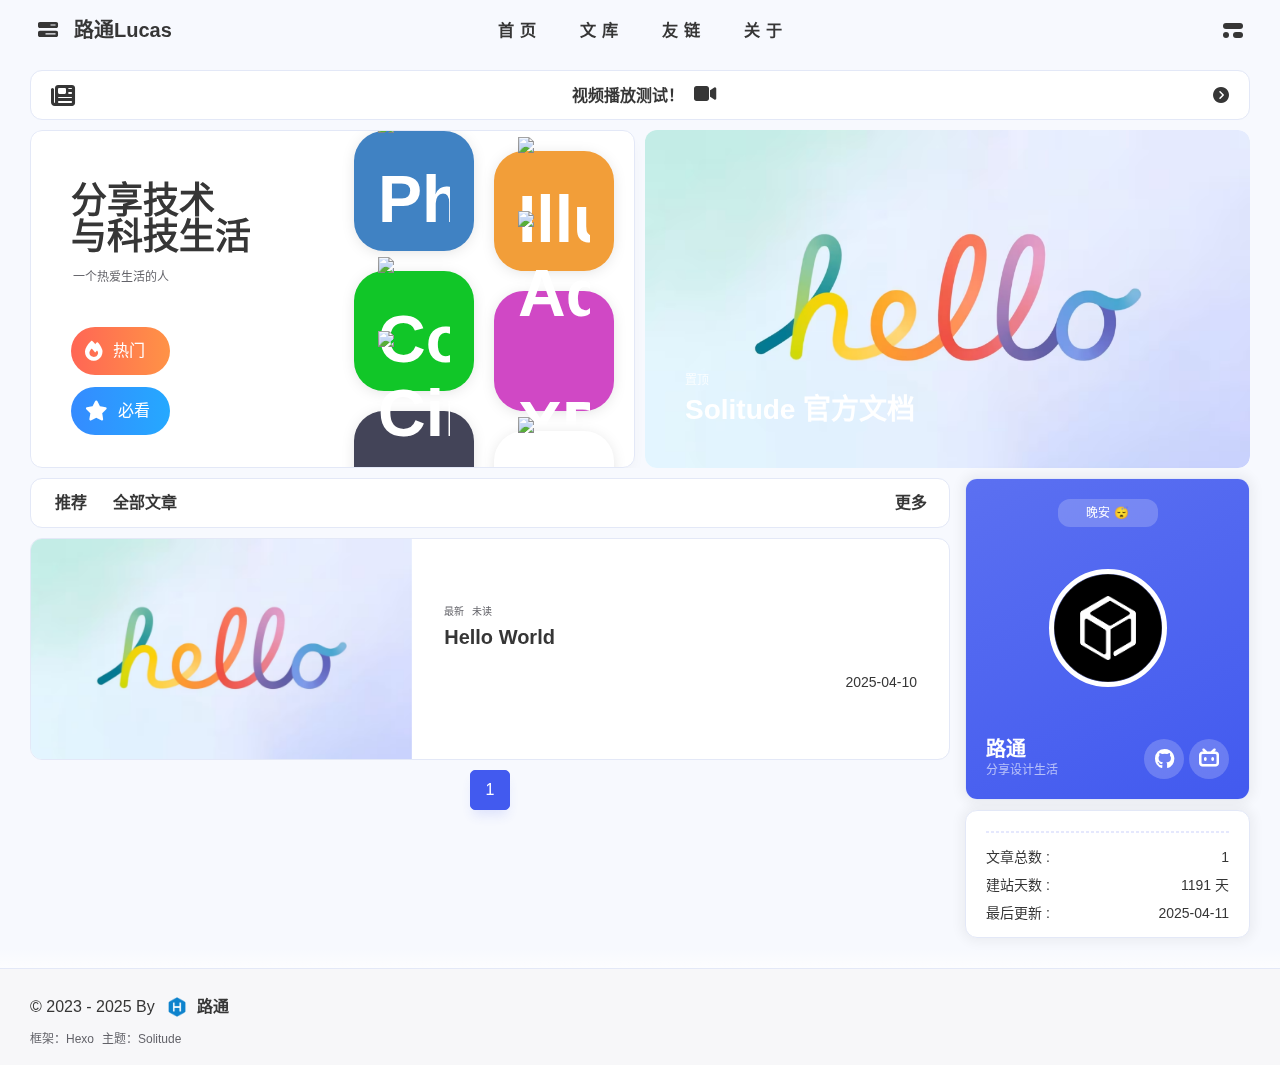
==== commit 16a452e8: "Site updated: 2025-04-11 19:10:49" ====
--- a/index.html
+++ b/index.html
@@ -1,4 +1,4 @@
-<!DOCTYPE html><html lang="zh-CN" data-theme="light"><head><meta charset="utf-8"><meta http-equiv="X-UA-Compatible" content="IE=edge"><meta name="viewport" content="width=device-width, initial-scale=1"><title>路通 - 分享设计生活</title><noscript>开启JavaScript才能访问本站哦~</noscript><link rel="icon" href="/img/pwa/favicon.png"><!-- index.css--><link rel="stylesheet" href="/css/index.css?v=3.0.18"><!-- inject head--><link rel="canonical" href="http://example.com/index.html"><link rel="stylesheet" href="https://fastly.jsdelivr.net/npm/@fortawesome/fontawesome-free@6.7.2/css/all.min.css"><!-- aplayer--><link rel="stylesheet" href="https://fastly.jsdelivr.net/npm/aplayer@1.10.1/dist/APlayer.min.css"><!-- swiper--><link rel="stylesheet" href="https://fastly.jsdelivr.net/npm/swiper@11.0.5/swiper-bundle.min.css"><!-- fancybox ui--><link rel="stylesheet" href="https://fastly.jsdelivr.net/npm/@fancyapps/ui@5.0.36/dist/fancybox/fancybox.min.css"><!-- katex--><!-- Open Graph--><meta name="description" content="小心翼翼的努力并拥有着。"><!-- pwa--><meta name="apple-mobile-web-app-capable" content="路通"><meta name="theme-color" content="var(--efu-main)"><meta name="apple-mobile-web-app-status-bar-style" content="var(--efu-main)"><link rel="bookmark" href="/img/pwa/favicon.png"><link rel="apple-touch-icon" href="/img/pwa/favicon.png" sizes="180x180"><script>console.log(' %c Solitude %c ' + '3.0.18' + ' %c https://github.com/everfu/hexo-theme-solitude',
+<!DOCTYPE html><html lang="zh-CN" data-theme="light"><head><meta charset="utf-8"><meta http-equiv="X-UA-Compatible" content="IE=edge"><meta name="viewport" content="width=device-width, initial-scale=1"><title>路通Lucas - 分享设计生活</title><noscript>开启JavaScript才能访问本站哦~</noscript><link rel="icon" href="/img/pwa/favicon.png"><!-- index.css--><link rel="stylesheet" href="/css/index.css?v=3.0.18"><!-- inject head--><link rel="canonical" href="http://example.com/index.html"><link rel="stylesheet" href="https://fastly.jsdelivr.net/npm/@fortawesome/fontawesome-free@6.7.2/css/all.min.css"><!-- aplayer--><link rel="stylesheet" href="https://fastly.jsdelivr.net/npm/aplayer@1.10.1/dist/APlayer.min.css"><!-- swiper--><link rel="stylesheet" href="https://fastly.jsdelivr.net/npm/swiper@11.0.5/swiper-bundle.min.css"><!-- fancybox ui--><link rel="stylesheet" href="https://fastly.jsdelivr.net/npm/@fancyapps/ui@5.0.36/dist/fancybox/fancybox.min.css"><!-- katex--><!-- Open Graph--><meta name="description" content="小心翼翼的努力并拥有着。"><!-- pwa--><meta name="apple-mobile-web-app-capable" content="路通Lucas"><meta name="theme-color" content="var(--efu-main)"><meta name="apple-mobile-web-app-status-bar-style" content="var(--efu-main)"><link rel="bookmark" href="/img/pwa/favicon.png"><link rel="apple-touch-icon" href="/img/pwa/favicon.png" sizes="180x180"><script>console.log(' %c Solitude %c ' + '3.0.18' + ' %c https://github.com/everfu/hexo-theme-solitude',
     'background:#35495e ; padding: 1px; border-radius: 3px 0 0 3px;  color: #fff',
     'background:#ff9a9a ; padding: 1px; border-radius: 0 3px 3px 0;  color: #fff',
     'background:unset ; padding: 1px; border-radius: 0 3px 3px 0;  color: #fff')
@@ -140,11 +140,11 @@
     comment: false,
     ai_text: false,
     color: false,
-}</script><meta name="generator" content="Hexo 7.3.0"></head><body id="body" data-type="solitude"><!-- universe--><!-- background img--><!-- loading--><!-- console--><div id="console"><div class="close-btn" onclick="sco.hideConsole()"><i class="solitude fas fa-xmark"></i></div><div class="console-card-group"><div class="console-card-group-right"><div class="console-card tags" onclick="sco.hideConsole()"><div class="card-content"><div class="author-content-item-tips">标签</div><div class="author-content-item-title">寻找感兴趣的领域</div></div><div class="card-tag-cloud"></div></div><div class="console-card history" onclick="sco.hideConsole()"><ul class="card-archive-list"><li class="item"><a href="/archives/2025/04/"><span class="date">2025/04</span><div class="count-group"><span class="count">1</span><span class="unit">篇</span></div></a></li><li class="item"><a href="/archives/"><span class="date">全部文章</span><div class="count-group"><span class="count">1</span><span class="unit">篇</span></div></a></li></ul></div></div></div><div class="button-group"><div class="console-btn-item"><span class="darkmode_switchbutton" onclick="sco.switchDarkMode()" title="昼夜切换"><i class="solitude fas fa-circle-half-stroke"></i></span></div><div class="console-btn-item" id="consoleHideAside"><span class="asideSwitch" onclick="sco.switchHideAside()" title="边栏显示控制"><i class="solitude fas fa-arrows-left-right-to-line"></i></span></div><div class="console-btn-item" id="consoleMusic" onclick="sco.musicToggle()"><span class="music-switch" title="音乐开关"><i class="solitude fas fa-compact-disc"></i></span></div></div><div class="console-mask" onclick="sco.hideConsole()"></div></div><!-- sidebar--><div id="sidebar" style="zoom: 1;"><div id="menu-mask" style="display: none;"></div><div id="sidebar-menus"><div class="site-data"><div class="data-item is-center"><div class="data-item-link"><a href="/archives/"><div class="headline">文章</div><div class="length-num">1</div></a></div></div><div class="data-item is-center"><div class="data-item-link"><a href="/categories/"><div class="headline">分类</div><div class="length-num">0</div></a></div></div><div class="data-item is-center"><div class="data-item-link"><a href="/tags/"><div class="headline">标签</div><div class="length-num">0</div></a></div></div></div><span class="sidebar-menu-item-title">功能</span><div class="sidebar-menu-item"><span class="darkmode_switchbutton menu-child" onclick="sco.switchDarkMode()"><i class="solitude fas fa-circle-half-stroke"></i><span>显示模式</span></span></div><div class="back-menu-list-groups"><div class="back-menu-list-group"><div class="back-menu-list-title">项目</div><div class="back-menu-list"><a class="back-menu-item" target="_blank" rel="noopener" href="https://github.com/everfu/hexo-theme-solitude" title="Solitude"><img class="nolazyload back-menu-item-icon" src="/img/pwa/favicon.ico" alt="Solitude"><span class="back-menu-item-text">Solitude</span></a></div></div></div><div class="menus_items"><div class="menus_item"><a class="site-page" href="/"><span>首页</span></a></div><div class="menus_item"><a class="site-page" href="javascript:void(0);"><span>文库</span></a><ul class="menus_item_child"><li><a class="site-page child" href="/archives/"><i class="solitude  fas fa-folder-closed"></i><span>全部文章</span></a></li><li><a class="site-page child" href="/categories/"><i class="solitude  fas fa-clone"></i><span>全部分类</span></a></li><li><a class="site-page child" href="/tags/"><i class="solitude  fas fa-tags"></i><span>全部标签</span></a></li></ul></div><div class="menus_item"><a class="site-page" href="javascript:void(0);"><span>友链</span></a><ul class="menus_item_child"><li><a class="site-page child" href="/moments/"><i class="solitude  fas fa-wifi"></i><span>朋友圈</span></a></li><li><a class="site-page child" href="/links/"><i class="solitude  fas fa-user-group"></i><span>友情链接</span></a></li><li><a class="site-page child" href="javascript:travelling()"><i class="solitude  fas fa-gift"></i><span>宝藏博主</span></a></li></ul></div><div class="menus_item"><a class="site-page" href="javascript:void(0);"><span>关于</span></a><ul class="menus_item_child"><li><a class="site-page child" href="/equipment/"><i class="solitude  fas fa-laptop"></i><span>我的装备</span></a></li><li><a class="site-page child" href="/tlink/"><i class="solitude  fas fa-toolbox"></i><span>在线工具</span></a></li><li><a class="site-page child" href="/music/"><i class="solitude  fas fa-music"></i><span>音乐馆</span></a></li><li><a class="site-page child" href="/about/"><i class="solitude  fas fa-user"></i><span>关于我</span></a></li><li><a class="site-page child" href="/works/"><i class="solitude  fas fa-images"></i><span>作品集</span></a></li><li><a class="site-page child" href="/likes/"><i class="solitude  fas fa-film"></i><span>追剧</span></a></li></ul></div></div><span class="sidebar-menu-item-title">标签</span><div class="card-tags"><div class="card-tag-cloud"></div></div></div></div><!-- keyboard--><!-- righhtside--><div class="page" id="body-wrap"><header class="not-top-img" id="page-header"><nav class="show" id="nav"><div id="nav-group"><div id="blog_name"><div class="back-home-button" tabindex="-1"><i class="back-home-button-icon solitude fas fa-bars-progress"></i><div class="back-menu-list-groups"><div class="back-menu-list-group"><div class="back-menu-list-title">项目</div><div class="back-menu-list"><a class="back-menu-item" target="_blank" rel="noopener" href="https://github.com/everfu/hexo-theme-solitude" title="Solitude"><img class="nolazyload back-menu-item-icon" src="/img/pwa/favicon.ico" alt="Solitude"><span class="back-menu-item-text">Solitude</span></a></div></div></div></div><a id="site-name" href="/" title="返回博客主页"><span class="title">Lutong</span><i class="solitude fas fa-home"></i></a></div><div id="page-name-mask"><div id="page-name"><a id="page-name-text" onclick="sco.toTop()">路通</a></div></div><div id="menus"><div class="menus_items"><div class="menus_item"><a class="site-page" href="/"><span>首页</span></a></div><div class="menus_item"><a class="site-page" href="javascript:void(0);"><span>文库</span></a><ul class="menus_item_child"><li><a class="site-page child" href="/archives/"><i class="solitude  fas fa-folder-closed"></i><span>全部文章</span></a></li><li><a class="site-page child" href="/categories/"><i class="solitude  fas fa-clone"></i><span>全部分类</span></a></li><li><a class="site-page child" href="/tags/"><i class="solitude  fas fa-tags"></i><span>全部标签</span></a></li></ul></div><div class="menus_item"><a class="site-page" href="javascript:void(0);"><span>友链</span></a><ul class="menus_item_child"><li><a class="site-page child" href="/moments/"><i class="solitude  fas fa-wifi"></i><span>朋友圈</span></a></li><li><a class="site-page child" href="/links/"><i class="solitude  fas fa-user-group"></i><span>友情链接</span></a></li><li><a class="site-page child" href="javascript:travelling()"><i class="solitude  fas fa-gift"></i><span>宝藏博主</span></a></li></ul></div><div class="menus_item"><a class="site-page" href="javascript:void(0);"><span>关于</span></a><ul class="menus_item_child"><li><a class="site-page child" href="/equipment/"><i class="solitude  fas fa-laptop"></i><span>我的装备</span></a></li><li><a class="site-page child" href="/tlink/"><i class="solitude  fas fa-toolbox"></i><span>在线工具</span></a></li><li><a class="site-page child" href="/music/"><i class="solitude  fas fa-music"></i><span>音乐馆</span></a></li><li><a class="site-page child" href="/about/"><i class="solitude  fas fa-user"></i><span>关于我</span></a></li><li><a class="site-page child" href="/works/"><i class="solitude  fas fa-images"></i><span>作品集</span></a></li><li><a class="site-page child" href="/likes/"><i class="solitude  fas fa-film"></i><span>追剧</span></a></li></ul></div></div></div><div id="nav-left"></div><div id="nav-right"><div class="nav-button" id="nav-console"><a class="console_switchbutton" onclick="sco.showConsole()" title="中控台" href="javascript:void(0);"><label><i class="left"></i><i class="center"></i><i class="right"></i></label></a></div><div class="nav-button" id="nav-totop" onclick="sco.toTop()"><a class="totopbtn"><i class="solitude fas fa-arrow-up"></i><span id="percent">0</span></a></div><div id="toggle-menu"><a class="site-page"><i class="solitude fas fa-bars"></i></a></div></div></div></nav></header><div id="home_top"><div class="bbTimeList container" id="bbTimeList"><i class="bber-logo solitude fas fa-newspaper" onclick="pjax.loadUrl('/essay/')"></i><div class="swiper-container swiper-no-swiping swiper-container-initialized swiper-container-vertical swiper-container-pointer-events" id="bbtalk" tabindex="-1" onclick="pjax.loadUrl('/essay/')"><div class="swiper-wrapper" id="bber-talk"><div class="li-style swiper-slide">视频播放测试！<i class="solitude fas fa-video"></i></div><div class="li-style swiper-slide">音乐播放测试！<i class="solitude fas fa-disc"></i></div><div class="li-style swiper-slide">主题交流群已建立！<i class="solitude fas fa-image"></i></div></div></div><i class="bber-gotobb solitude fas fa-circle-chevron-right" title="home.bbtime.text" onclick="pjax.loadUrl('/essay/')"></i></div><div class="recent-top-post-group" id="recent-top-post-group"><div class="recent-post-top" id="recent-post-top"><div id="bannerGroup"><div id="banners"><div class="banners-title"><div class="banners-title-big">分享技术<br >与科技生活</div><div class="banners-title-small">一个热爱生活的人</div></div><div class="banners-links"><a class="banners-link-btn" href="/tags/%E7%83%AD%E9%97%A8/" style="background-image:  linear-gradient(to right,#f65,#ffbf37) "><i class="solitude  fas fa-fire "></i><div class="banners-link-title">热门</div></a><a class="banners-link-btn" href="/tags/%E5%BF%85%E7%9C%8B/" style="background-image:  linear-gradient(to right,#358bff,#15c6ff) "><i class="solitude  fas fa-star "></i><div class="banners-link-title">必看</div></a></div><div class="tags-group-all"><div class="tags-group-wrapper"><div class="tags-group-icon-pair"><div class="tags-group-icon" style="background: #e9572b"><img class="nolazyload" src="https://i.postimg.cc/vBWVnY8q/html.png" title="HTML"></div><div class="tags-group-icon" style="background: #f7cb4f"><img class="nolazyload" src="https://i.postimg.cc/3N10Ltv2/js.png" title="JS"></div></div><div class="tags-group-icon-pair"><div class="tags-group-icon" style="background: #57b6e6"><img class="nolazyload" src="https://i.postimg.cc/8Pk6Fg24/docker.png" title="Docker"></div><div class="tags-group-icon" style="background: #ffffff"><img class="nolazyload" src="https://i.postimg.cc/hPC7T3gB/flutter.png" title="Flutter"></div></div><div class="tags-group-icon-pair"><div class="tags-group-icon" style="background: #2e3a41"><img class="nolazyload" src="https://i.postimg.cc/dVLZBmtT/webpack.png" title="WebPack"></div><div class="tags-group-icon" style="background: #df5b40"><img class="nolazyload" src="https://i.postimg.cc/nhgjwjCS/git.png" title="Git"></div></div><div class="tags-group-icon-pair"><div class="tags-group-icon" style="background: #e9572b"><img class="nolazyload" src="https://i.postimg.cc/vBWVnY8q/html.png" title="HTML"></div><div class="tags-group-icon" style="background: #f7cb4f"><img class="nolazyload" src="https://i.postimg.cc/3N10Ltv2/js.png" title="JS"></div></div><div class="tags-group-icon-pair"><div class="tags-group-icon" style="background: #57b6e6"><img class="nolazyload" src="https://i.postimg.cc/8Pk6Fg24/docker.png" title="Docker"></div><div class="tags-group-icon" style="background: #ffffff"><img class="nolazyload" src="https://i.postimg.cc/hPC7T3gB/flutter.png" title="Flutter"></div></div><div class="tags-group-icon-pair"><div class="tags-group-icon" style="background: #2e3a41"><img class="nolazyload" src="https://i.postimg.cc/dVLZBmtT/webpack.png" title="WebPack"></div><div class="tags-group-icon" style="background: #df5b40"><img class="nolazyload" src="https://i.postimg.cc/nhgjwjCS/git.png" title="Git"></div></div></div></div></div></div><div class="topGroup"><script>function GoTodayCard() {
+}</script><meta name="generator" content="Hexo 7.3.0"></head><body id="body" data-type="solitude"><!-- universe--><!-- background img--><!-- loading--><!-- console--><div id="console"><div class="close-btn" onclick="sco.hideConsole()"><i class="solitude fas fa-xmark"></i></div><div class="console-card-group"><div class="console-card-group-right"><div class="console-card tags" onclick="sco.hideConsole()"><div class="card-content"><div class="author-content-item-tips">标签</div><div class="author-content-item-title">寻找感兴趣的领域</div></div><div class="card-tag-cloud"></div></div><div class="console-card history" onclick="sco.hideConsole()"><ul class="card-archive-list"><li class="item"><a href="/archives/2025/04/"><span class="date">2025/04</span><div class="count-group"><span class="count">1</span><span class="unit">篇</span></div></a></li><li class="item"><a href="/archives/"><span class="date">全部文章</span><div class="count-group"><span class="count">1</span><span class="unit">篇</span></div></a></li></ul></div></div></div><div class="button-group"><div class="console-btn-item"><span class="darkmode_switchbutton" onclick="sco.switchDarkMode()" title="昼夜切换"><i class="solitude fas fa-circle-half-stroke"></i></span></div><div class="console-btn-item" id="consoleHideAside"><span class="asideSwitch" onclick="sco.switchHideAside()" title="边栏显示控制"><i class="solitude fas fa-arrows-left-right-to-line"></i></span></div><div class="console-btn-item" id="consoleMusic" onclick="sco.musicToggle()"><span class="music-switch" title="音乐开关"><i class="solitude fas fa-compact-disc"></i></span></div></div><div class="console-mask" onclick="sco.hideConsole()"></div></div><!-- sidebar--><div id="sidebar" style="zoom: 1;"><div id="menu-mask" style="display: none;"></div><div id="sidebar-menus"><div class="site-data"><div class="data-item is-center"><div class="data-item-link"><a href="/archives/"><div class="headline">文章</div><div class="length-num">1</div></a></div></div><div class="data-item is-center"><div class="data-item-link"><a href="/categories/"><div class="headline">分类</div><div class="length-num">0</div></a></div></div><div class="data-item is-center"><div class="data-item-link"><a href="/tags/"><div class="headline">标签</div><div class="length-num">0</div></a></div></div></div><span class="sidebar-menu-item-title">功能</span><div class="sidebar-menu-item"><span class="darkmode_switchbutton menu-child" onclick="sco.switchDarkMode()"><i class="solitude fas fa-circle-half-stroke"></i><span>显示模式</span></span></div><div class="back-menu-list-groups"><div class="back-menu-list-group"><div class="back-menu-list-title">项目</div><div class="back-menu-list"><a class="back-menu-item" target="_blank" rel="noopener" href="https://github.com/everfu/hexo-theme-solitude" title="Solitude"><img class="nolazyload back-menu-item-icon" src="/img/pwa/favicon.ico" alt="Solitude"><span class="back-menu-item-text">Solitude</span></a></div></div></div><div class="menus_items"><div class="menus_item"><a class="site-page" href="/"><span>首页</span></a></div><div class="menus_item"><a class="site-page" href="javascript:void(0);"><span>文库</span></a><ul class="menus_item_child"><li><a class="site-page child" href="/archives/"><i class="solitude  fas fa-folder-closed"></i><span>全部文章</span></a></li><li><a class="site-page child" href="/categories/"><i class="solitude  fas fa-clone"></i><span>全部分类</span></a></li><li><a class="site-page child" href="/tags/"><i class="solitude  fas fa-tags"></i><span>全部标签</span></a></li></ul></div><div class="menus_item"><a class="site-page" href="javascript:void(0);"><span>友链</span></a><ul class="menus_item_child"><li><a class="site-page child" href="/moments/"><i class="solitude  fas fa-wifi"></i><span>朋友圈</span></a></li><li><a class="site-page child" href="/links/"><i class="solitude  fas fa-user-group"></i><span>友情链接</span></a></li><li><a class="site-page child" href="javascript:travelling()"><i class="solitude  fas fa-gift"></i><span>宝藏博主</span></a></li></ul></div><div class="menus_item"><a class="site-page" href="javascript:void(0);"><span>关于</span></a><ul class="menus_item_child"><li><a class="site-page child" href="/equipment/"><i class="solitude  fas fa-laptop"></i><span>我的装备</span></a></li><li><a class="site-page child" href="/tlink/"><i class="solitude  fas fa-toolbox"></i><span>在线工具</span></a></li><li><a class="site-page child" href="/music/"><i class="solitude  fas fa-music"></i><span>音乐馆</span></a></li><li><a class="site-page child" href="/about/"><i class="solitude  fas fa-user"></i><span>关于我</span></a></li><li><a class="site-page child" href="/works/"><i class="solitude  fas fa-images"></i><span>作品集</span></a></li><li><a class="site-page child" href="/likes/"><i class="solitude  fas fa-film"></i><span>追剧</span></a></li></ul></div></div><span class="sidebar-menu-item-title">标签</span><div class="card-tags"><div class="card-tag-cloud"></div></div></div></div><!-- keyboard--><!-- righhtside--><div class="page" id="body-wrap"><header class="not-top-img" id="page-header"><nav class="show" id="nav"><div id="nav-group"><div id="blog_name"><div class="back-home-button" tabindex="-1"><i class="back-home-button-icon solitude fas fa-bars-progress"></i><div class="back-menu-list-groups"><div class="back-menu-list-group"><div class="back-menu-list-title">项目</div><div class="back-menu-list"><a class="back-menu-item" target="_blank" rel="noopener" href="https://github.com/everfu/hexo-theme-solitude" title="Solitude"><img class="nolazyload back-menu-item-icon" src="/img/pwa/favicon.ico" alt="Solitude"><span class="back-menu-item-text">Solitude</span></a></div></div></div></div><a id="site-name" href="/" title="返回博客主页"><span class="title">路通Lucas</span><i class="solitude fas fa-home"></i></a></div><div id="page-name-mask"><div id="page-name"><a id="page-name-text" onclick="sco.toTop()">路通Lucas</a></div></div><div id="menus"><div class="menus_items"><div class="menus_item"><a class="site-page" href="/"><span>首页</span></a></div><div class="menus_item"><a class="site-page" href="javascript:void(0);"><span>文库</span></a><ul class="menus_item_child"><li><a class="site-page child" href="/archives/"><i class="solitude  fas fa-folder-closed"></i><span>全部文章</span></a></li><li><a class="site-page child" href="/categories/"><i class="solitude  fas fa-clone"></i><span>全部分类</span></a></li><li><a class="site-page child" href="/tags/"><i class="solitude  fas fa-tags"></i><span>全部标签</span></a></li></ul></div><div class="menus_item"><a class="site-page" href="javascript:void(0);"><span>友链</span></a><ul class="menus_item_child"><li><a class="site-page child" href="/moments/"><i class="solitude  fas fa-wifi"></i><span>朋友圈</span></a></li><li><a class="site-page child" href="/links/"><i class="solitude  fas fa-user-group"></i><span>友情链接</span></a></li><li><a class="site-page child" href="javascript:travelling()"><i class="solitude  fas fa-gift"></i><span>宝藏博主</span></a></li></ul></div><div class="menus_item"><a class="site-page" href="javascript:void(0);"><span>关于</span></a><ul class="menus_item_child"><li><a class="site-page child" href="/equipment/"><i class="solitude  fas fa-laptop"></i><span>我的装备</span></a></li><li><a class="site-page child" href="/tlink/"><i class="solitude  fas fa-toolbox"></i><span>在线工具</span></a></li><li><a class="site-page child" href="/music/"><i class="solitude  fas fa-music"></i><span>音乐馆</span></a></li><li><a class="site-page child" href="/about/"><i class="solitude  fas fa-user"></i><span>关于我</span></a></li><li><a class="site-page child" href="/works/"><i class="solitude  fas fa-images"></i><span>作品集</span></a></li><li><a class="site-page child" href="/likes/"><i class="solitude  fas fa-film"></i><span>追剧</span></a></li></ul></div></div></div><div id="nav-left"></div><div id="nav-right"><div class="nav-button" id="nav-console"><a class="console_switchbutton" onclick="sco.showConsole()" title="中控台" href="javascript:void(0);"><label><i class="left"></i><i class="center"></i><i class="right"></i></label></a></div><div class="nav-button" id="nav-totop" onclick="sco.toTop()"><a class="totopbtn"><i class="solitude fas fa-arrow-up"></i><span id="percent">0</span></a></div><div id="toggle-menu"><a class="site-page"><i class="solitude fas fa-bars"></i></a></div></div></div></nav></header><div id="home_top"><div class="bbTimeList container" id="bbTimeList"><i class="bber-logo solitude fas fa-newspaper" onclick="pjax.loadUrl('/essay/')"></i><div class="swiper-container swiper-no-swiping swiper-container-initialized swiper-container-vertical swiper-container-pointer-events" id="bbtalk" tabindex="-1" onclick="pjax.loadUrl('/essay/')"><div class="swiper-wrapper" id="bber-talk"><div class="li-style swiper-slide">视频播放测试！<i class="solitude fas fa-video"></i></div><div class="li-style swiper-slide">音乐播放测试！<i class="solitude fas fa-disc"></i></div><div class="li-style swiper-slide">主题交流群已建立！<i class="solitude fas fa-image"></i></div></div></div><i class="bber-gotobb solitude fas fa-circle-chevron-right" title="home.bbtime.text" onclick="pjax.loadUrl('/essay/')"></i></div><div class="recent-top-post-group" id="recent-top-post-group"><div class="recent-post-top" id="recent-post-top"><div id="bannerGroup"><div id="banners"><div class="banners-title"><div class="banners-title-big">分享技术<br >与科技生活</div><div class="banners-title-small">一个热爱生活的人</div></div><div class="banners-links"><a class="banners-link-btn" href="/tags/%E7%83%AD%E9%97%A8/" style="background-image:  linear-gradient(to right,#f65,#ffbf37) "><i class="solitude  fas fa-fire "></i><div class="banners-link-title">热门</div></a><a class="banners-link-btn" href="/tags/%E5%BF%85%E7%9C%8B/" style="background-image:  linear-gradient(to right,#358bff,#15c6ff) "><i class="solitude  fas fa-star "></i><div class="banners-link-title">必看</div></a></div><div class="tags-group-all"><div class="tags-group-wrapper"><div class="tags-group-icon-pair"><div class="tags-group-icon" style="background: #4082c3"><img class="nolazyload" src="https://cdn.worldvectorlogo.com/logos/adobe-photoshop-2.svg" title="Photoshop"></div><div class="tags-group-icon" style="background: #f29e39"><img class="nolazyload" src="https://cdn.worldvectorlogo.com/logos/adobe-illustrator-cc-3.svg" title="Illustrator"></div></div><div class="tags-group-icon-pair"><div class="tags-group-icon" style="background: #11C628"><img class="nolazyload" src="https://seeklogo.com/images/C/coreldraw-logo-2871394B44-seeklogo.com.png" title="CorelDRAW"></div><div class="tags-group-icon" style="background: #D048C5"><img class="nolazyload" src="https://cdn.worldvectorlogo.com/logos/adobe-xd-2.svg" title="Adobe XD"></div></div><div class="tags-group-icon-pair"><div class="tags-group-icon" style="background: #434458"><img class="nolazyload" src="https://s1.aigei.com/src/img/png/5b/5bebf6afdcdb4191ad433b0b85d1f33b.png?imageMogr2/auto-orient/thumbnail/!282x282r/gravity/Center/crop/282x282/quality/85/%7CimageView2/2/w/282&amp;e=2051020800&amp;token=P7S2Xpzfz11vAkASLTkfHN7Fw-oOZBecqeJaxypL:VRTSbhzxpytlh_4kg04CYdbub1k=" title="Cinema 4D"></div><div class="tags-group-icon" style="background: fff"><img class="nolazyload" src="https://cdn.worldvectorlogo.com/logos/word-1.svg" title="Word"></div></div><div class="tags-group-icon-pair"><div class="tags-group-icon" style="background: #fff"><img class="nolazyload" src="https://cdn.worldvectorlogo.com/logos/excel-4.svg" title="Excel"></div><div class="tags-group-icon" style="background: #fff"><img class="nolazyload" src="https://cdn.worldvectorlogo.com/logos/powerpoint-2.svg" title="PowerPoint"></div></div><div class="tags-group-icon-pair"><div class="tags-group-icon" style="background: #e9572b"><i class="fab fa-html5" style="color: "></i></div><div class="tags-group-icon" style="background: #673499"><i class="fab fa-css" style="color: "></i></div></div><div class="tags-group-icon-pair"><div class="tags-group-icon" style="background: #4082c3"><img class="nolazyload" src="https://cdn.worldvectorlogo.com/logos/adobe-photoshop-2.svg" title="Photoshop"></div><div class="tags-group-icon" style="background: #f29e39"><img class="nolazyload" src="https://cdn.worldvectorlogo.com/logos/adobe-illustrator-cc-3.svg" title="Illustrator"></div></div><div class="tags-group-icon-pair"><div class="tags-group-icon" style="background: #11C628"><img class="nolazyload" src="https://seeklogo.com/images/C/coreldraw-logo-2871394B44-seeklogo.com.png" title="CorelDRAW"></div><div class="tags-group-icon" style="background: #D048C5"><img class="nolazyload" src="https://cdn.worldvectorlogo.com/logos/adobe-xd-2.svg" title="Adobe XD"></div></div><div class="tags-group-icon-pair"><div class="tags-group-icon" style="background: #434458"><img class="nolazyload" src="https://s1.aigei.com/src/img/png/5b/5bebf6afdcdb4191ad433b0b85d1f33b.png?imageMogr2/auto-orient/thumbnail/!282x282r/gravity/Center/crop/282x282/quality/85/%7CimageView2/2/w/282&amp;e=2051020800&amp;token=P7S2Xpzfz11vAkASLTkfHN7Fw-oOZBecqeJaxypL:VRTSbhzxpytlh_4kg04CYdbub1k=" title="Cinema 4D"></div><div class="tags-group-icon" style="background: fff"><img class="nolazyload" src="https://cdn.worldvectorlogo.com/logos/word-1.svg" title="Word"></div></div><div class="tags-group-icon-pair"><div class="tags-group-icon" style="background: #fff"><img class="nolazyload" src="https://cdn.worldvectorlogo.com/logos/excel-4.svg" title="Excel"></div><div class="tags-group-icon" style="background: #fff"><img class="nolazyload" src="https://cdn.worldvectorlogo.com/logos/powerpoint-2.svg" title="PowerPoint"></div></div><div class="tags-group-icon-pair"><div class="tags-group-icon" style="background: #e9572b"><i class="fab fa-html5" style="color: "></i></div><div class="tags-group-icon" style="background: #673499"><i class="fab fa-css" style="color: "></i></div></div></div></div></div></div><div class="topGroup"><script>function GoTodayCard() {
     window.open("https://solitude.js.org/", "_blank");
 }</script><div class="todayCard" id="todayCard" onclick="GoTodayCard()"><div class="todayCard-info"><div class="todayCard-tips">置顶</div><div class="todayCard-title">Solitude 官方文档</div></div><div class="todayCard-cover nolazyload" style="background: url('/img/default.avif') no-repeat center /cover"></div></div></div></div></div></div><main class="layout" id="content-inner"><div id="home"><div id="category-bar"><div class="category-bar-items home" id="category-bar-items"><div class="category-bar-item select" id="category-bar-home"><a href="/">推荐</a></div><div class="category-bar-item"><a href="/archives/">全部文章</a></div></div><div class="category-bar-right"><a class="category-bar-more" href="/categories/">更多</a></div></div><div class="recent-posts" id="recent-posts"><div class="recent-post-item" onclick="pjax.loadUrl('/2025/04/10/hello-world/')"><div class="post_cover"><a href="/2025/04/10/hello-world/" title="Hello World"><img class="post_bg" src="/img/default.avif" alt="Hello World"></a></div><div class="recent-post-info"><div class="recent-post-info-top"><div class="recent-post-info-top-tips"><span class="original">最新</span><a class="unvisited-post" href="/2025/04/10/hello-world/">未读</a></div><a class="article-title" href="/2025/04/10/hello-world/" title="Hello World">Hello World</a></div><div class="article-meta-wrap"><span class="article-meta tags"></span><span class="post-meta-date"><time datetime="2025-04-10T09:25:15.098Z"></time></span></div></div></div><!-- pagination--><nav id="pagination"><div class="pagination"><span class="page-number current">1</span><div class="toPageGroup"><input id="toPageText" oninput="value=value.replace(/[^0-9]/g,'')" maxlength="3" title="跳转到指定页面" onkeyup="if (this.value === '0') this.value = ''"><a id="toPageButton" onclick="sco.toPage()"><i class="solitude fas fa-angles-right"></i></a></div></div></nav></div></div><!-- aside--><div class="aside-content" id="aside-content"><div class="card-widget card-info"><div class="card-content"><div class="card-info-avatar is-center"><div class="top-group"><div class="sayhi" id="sayhi" onclick="sco.changeWittyWord()"></div></div></div><div class="avatar"><img alt="头像" src="/img/logo.png"></div><div class="description">这是我的博客</div><div class="bottom-group"><span class="left"><div class="name">路通</div><div class="desc">分享设计生活</div></span><div class="social-icons is-center"><a class="social-icon" target="_blank" rel="noopener" href="https://github.com/everfu" title="Github"><i class="solitude  fab fa-github"></i></a><a class="social-icon" target="_blank" rel="noopener" href="https://space.bilibili.com/1329819902" title="Bilibili"><i class="solitude  fab fa-bilibili"></i></a></div></div></div></div><div class="sticky_layout"><div class="card-widget card-tags card-archives card-webinfo card-allinfo"><div class="card-tag-cloud"></div><style>.card-tag-cloud::after {
     display: none !important;
-}</style><hr><div class="webinfo"><div class="webinfo-item"><div class="item-name">文章总数 :</div><div class="item-count">1</div></div><div class="webinfo-item"><div class="item-name">建站天数 :</div><div class="item-count" id="runtimeshow"></div></div><div class="webinfo-item"><div class="item-name">最后更新 :</div><time class="item-count" datetime="2025-04-11T08:20:10.185Z"></time></div></div></div></div></div></main><footer id="footer"><div id="footer-bar"><div class="footer-bar-links"><div class="footer-bar-left"><div class="copyright">© 2023 - 2025 By&nbsp;<a class="footer-bar-link" href="/"><img class="author-avatar" src="/img/pwa/favicon.png">路通</a></div><div class="beian-group"><a class="footer-bar-link" target="_blank" rel="noopener" href="https://hexo.io/">框架：Hexo</a><a class="footer-bar-link" target="_blank" rel="noopener" href="https://github.com/everfu/hexo-theme-solitude">主题：Solitude</a></div></div></div></div></footer></div><!-- right_menu--><!-- inject body--><div><script src="/js/utils.js?v=3.0.18"></script><script src="/js/main.js?v=3.0.18"></script><script src="/js/third_party/waterfall.min.js?v=3.0.18"></script><script src="https://fastly.jsdelivr.net/npm/pjax@0.2.8/pjax.min.js"></script><script src="/js/tw_cn.js?v=3.0.18"></script><script src="https://fastly.jsdelivr.net/npm/node-snackbar@0.1.16/dist/snackbar.min.js"></script><script src="https://fastly.jsdelivr.net/npm/@fancyapps/ui@5.0.36/dist/fancybox/fancybox.umd.min.js"></script><script src="https://fastly.jsdelivr.net/npm/swiper@11.0.5/swiper-bundle.min.js"></script><script>var meting_api = 'https://meting.qjqq.cn/?server=:server&type=:type&id=:id&auth=:auth&r=:r';</script><script src="https://fastly.jsdelivr.net/npm/aplayer@1.10.1/dist/APlayer.min.js"></script><script src="https://fastly.jsdelivr.net/npm/meting@2.0.1/dist/Meting.min.js"></script><script src="https://fastly.jsdelivr.net/npm/colorthief@2.6.0/dist/color-thief.min.js"></script><script src="/js/covercolor/local.js?v=3.0.18"></script><script>window.paceOptions = {
+}</style><hr><div class="webinfo"><div class="webinfo-item"><div class="item-name">文章总数 :</div><div class="item-count">1</div></div><div class="webinfo-item"><div class="item-name">建站天数 :</div><div class="item-count" id="runtimeshow"></div></div><div class="webinfo-item"><div class="item-name">最后更新 :</div><time class="item-count" datetime="2025-04-11T11:10:35.698Z"></time></div></div></div></div></div></main><footer id="footer"><div id="footer-bar"><div class="footer-bar-links"><div class="footer-bar-left"><div class="copyright">© 2023 - 2025 By&nbsp;<a class="footer-bar-link" href="/"><img class="author-avatar" src="/img/pwa/favicon.png">路通</a></div><div class="beian-group"><a class="footer-bar-link" target="_blank" rel="noopener" href="https://hexo.io/">框架：Hexo</a><a class="footer-bar-link" target="_blank" rel="noopener" href="https://github.com/everfu/hexo-theme-solitude">主题：Solitude</a></div></div></div></div></footer></div><!-- right_menu--><!-- inject body--><div><script src="/js/utils.js?v=3.0.18"></script><script src="/js/main.js?v=3.0.18"></script><script src="/js/third_party/waterfall.min.js?v=3.0.18"></script><script src="https://fastly.jsdelivr.net/npm/pjax@0.2.8/pjax.min.js"></script><script src="/js/tw_cn.js?v=3.0.18"></script><script src="https://fastly.jsdelivr.net/npm/node-snackbar@0.1.16/dist/snackbar.min.js"></script><script src="https://fastly.jsdelivr.net/npm/@fancyapps/ui@5.0.36/dist/fancybox/fancybox.umd.min.js"></script><script src="https://fastly.jsdelivr.net/npm/swiper@11.0.5/swiper-bundle.min.js"></script><script>var meting_api = 'https://meting.qjqq.cn/?server=:server&type=:type&id=:id&auth=:auth&r=:r';</script><script src="https://fastly.jsdelivr.net/npm/aplayer@1.10.1/dist/APlayer.min.js"></script><script src="https://fastly.jsdelivr.net/npm/meting@2.0.1/dist/Meting.min.js"></script><script src="https://fastly.jsdelivr.net/npm/colorthief@2.6.0/dist/color-thief.min.js"></script><script src="/js/covercolor/local.js?v=3.0.18"></script><script>window.paceOptions = {
   restartOnPushState: false
 }
 
--- a/css/index.css
+++ b/css/index.css
@@ -11,8 +11,7 @@
   padding: 10px;
   color: #fff !important;
   margin: 10px 11.3px;
-  float: left;
-  width: 15% !important;
+  width: calc(20% - 10px) !important;
   height: 300px !important;
 }
 .card_box::after {
@@ -76,6 +75,8 @@
 .card_box .card_content span {
   font-size: 18px;
   font-weight: bold;
+  display: block;
+  margin-bottom: -6px;
 }
 @media screen and (max-width: 1200px) {
   .card_box {
